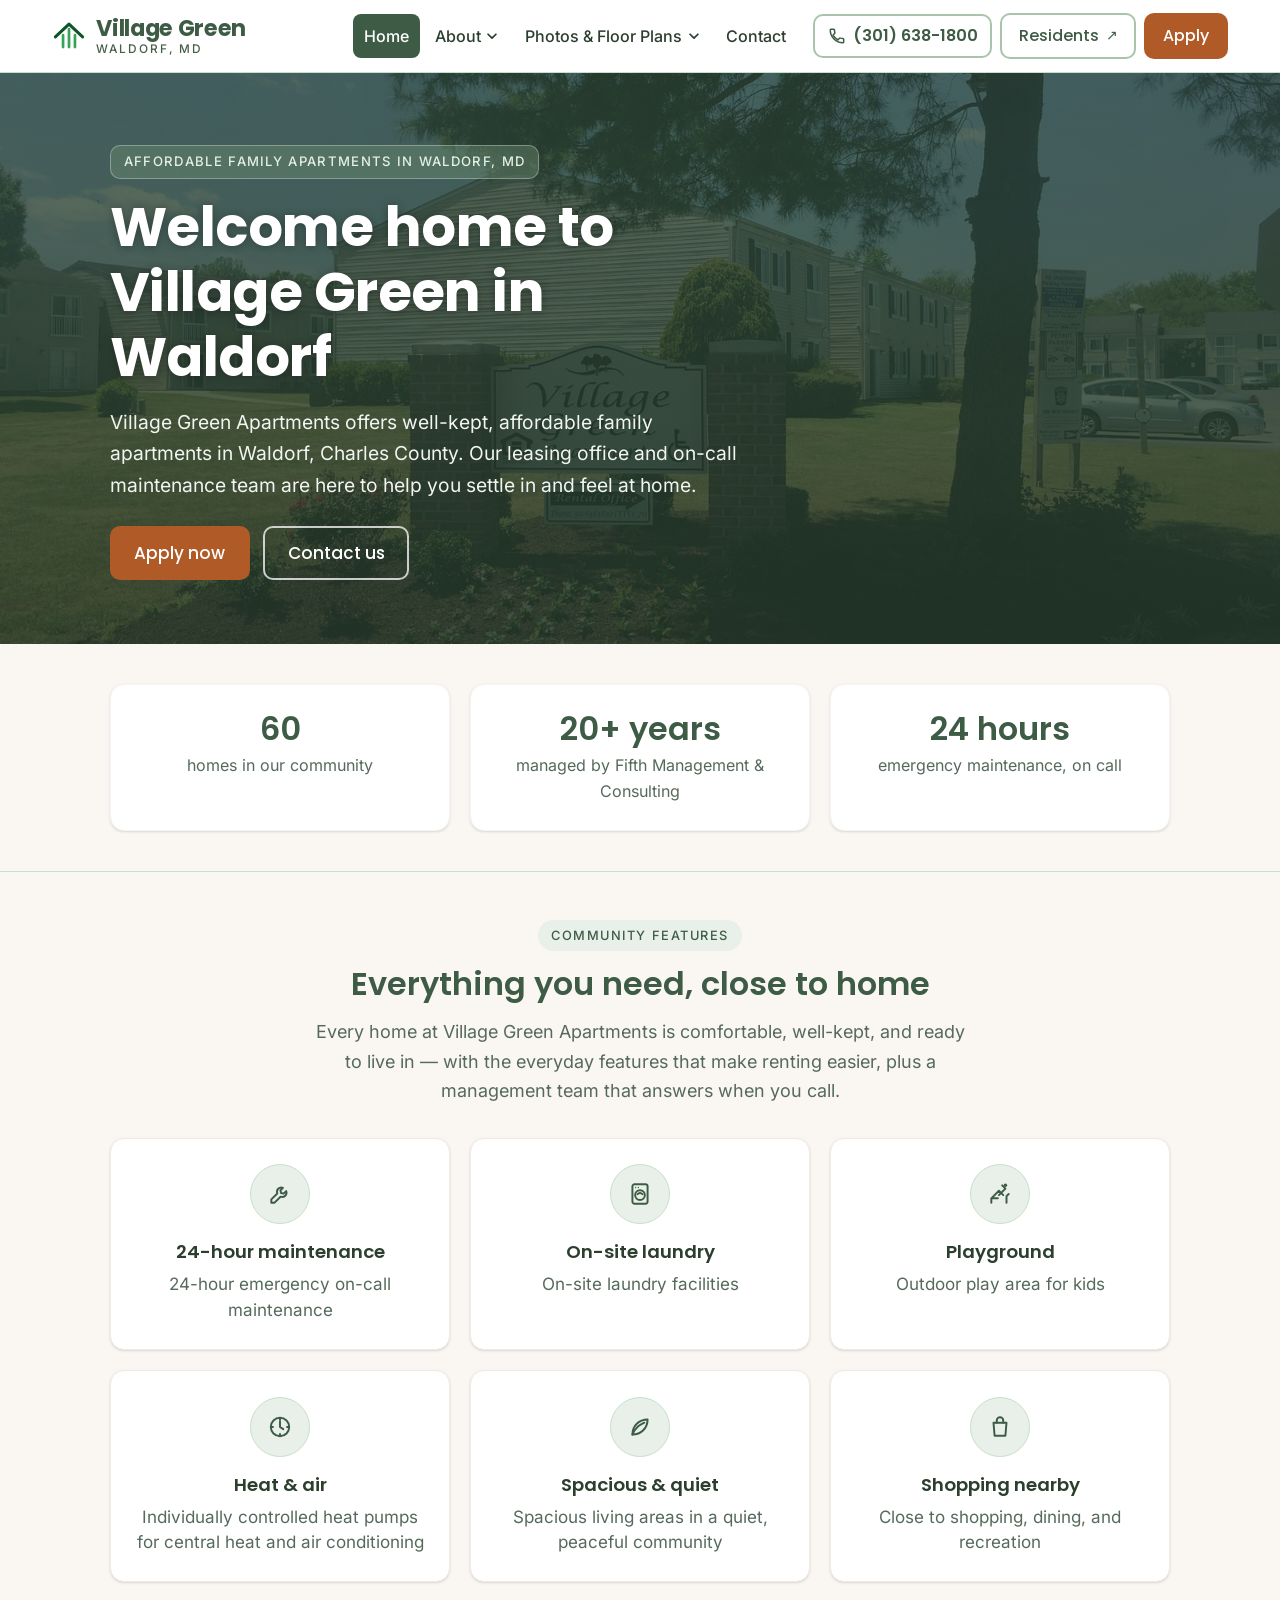
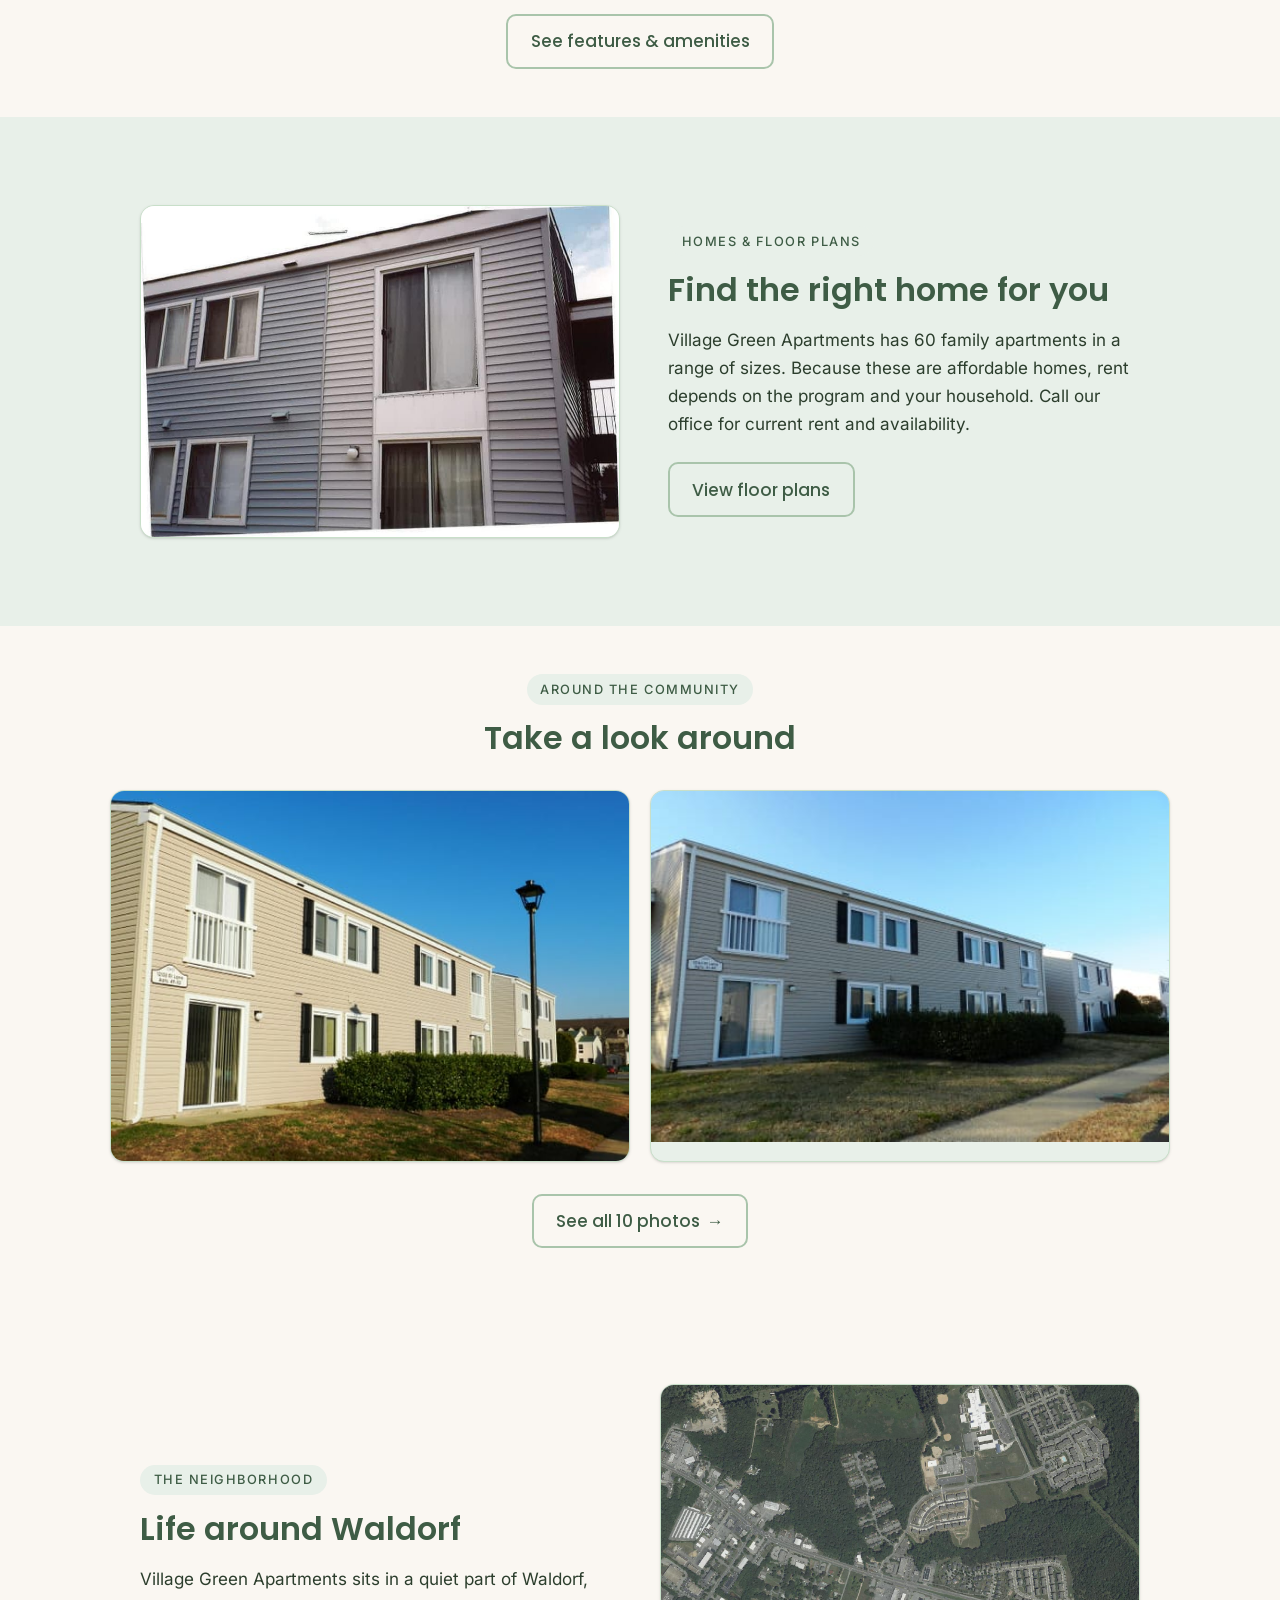
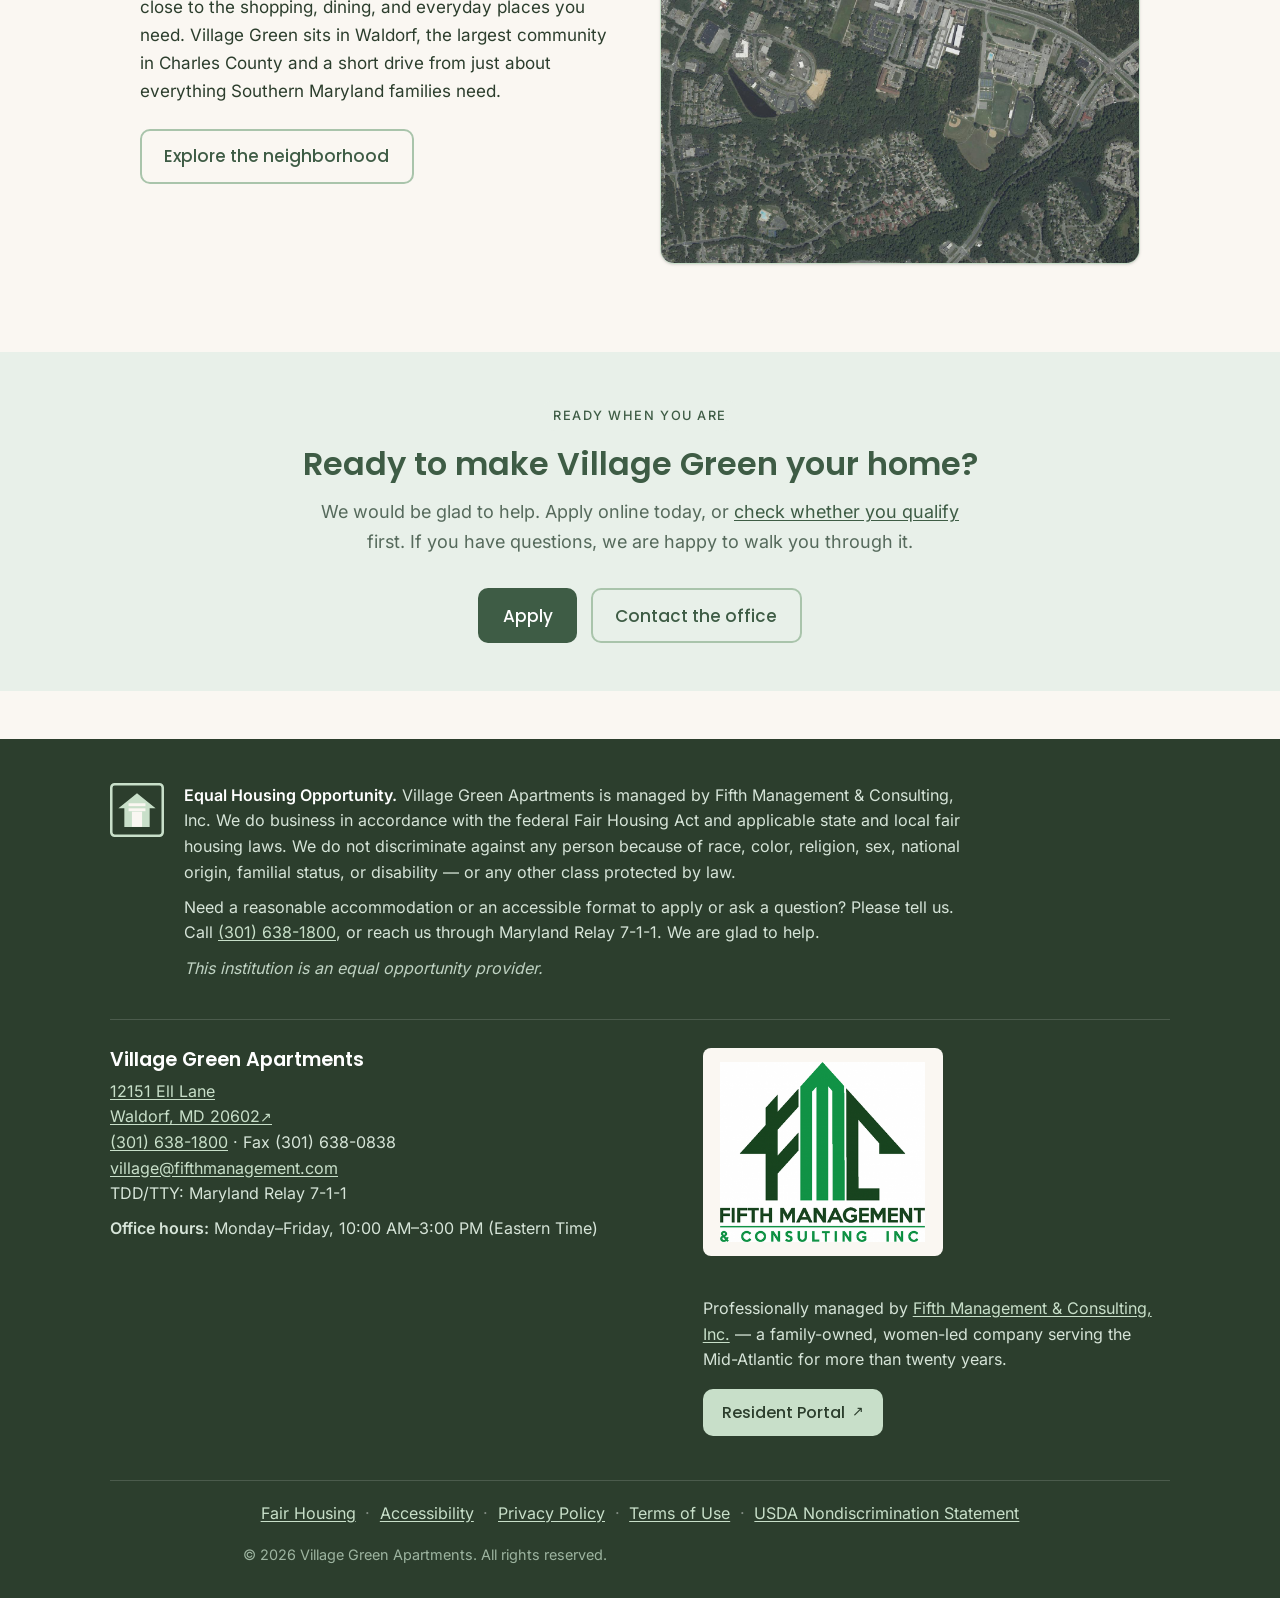
==== index.html @ 4219a2f5 "deploy: sweetbabylew/fmc-property-sites@fcea07e1022fea6aad0ff6063b5986daa68a6025" ====
<!DOCTYPE html>
<html lang="en">
<head>
  <meta charset="utf-8" />
  <meta name="viewport" content="width=device-width, initial-scale=1" />
  <title>Village Green Apartments | Affordable Apartments in Waldorf, MD</title>
  <meta name="description" content="Village Green: income-restricted one- and two-bedroom apartments in Waldorf, Charles County, MD. On-site laundry and playground. Call (301) 638-1800." />
  <meta name="robots" content="index, follow" />
  <link rel="canonical" href="https://village-greenapts.com/" />
  <link rel="icon" type="image/svg+xml" href="data:image/svg+xml,%3Csvg%20xmlns%3D%22http%3A%2F%2Fwww.w3.org%2F2000%2Fsvg%22%20viewBox%3D%220%200%2064%2064%22%3E%3Crect%20width%3D%2264%22%20height%3D%2264%22%20rx%3D%2210%22%20fill%3D%22%230D542B%22%2F%3E%3Cpath%20d%3D%22M22%2031%20V50%20M32%2022%20V50%20M42%2031%20V50%22%20fill%3D%22none%22%20stroke%3D%22%237FC98F%22%20stroke-width%3D%225%22%20stroke-linecap%3D%22round%22%2F%3E%3Cpath%20d%3D%22M10%2034%20L32%2013%20L54%2034%22%20fill%3D%22none%22%20stroke%3D%22%23FAF7F2%22%20stroke-width%3D%226%22%20stroke-linecap%3D%22round%22%20stroke-linejoin%3D%22round%22%2F%3E%3C%2Fsvg%3E" />
  <meta property="og:site_name" content="Village Green Apartments" />
  <meta property="og:title" content="Village Green Apartments | Affordable Apartments in Waldorf, MD" />
  <meta property="og:description" content="Village Green: income-restricted one- and two-bedroom apartments in Waldorf, Charles County, MD. On-site laundry and playground. Call (301) 638-1800." />
  <meta property="og:type" content="website" />
  <meta property="og:url" content="https://village-greenapts.com/" />
  <meta property="og:image" content="https://village-greenapts.com/assets/img/hero.jpg" />
  <meta name="twitter:card" content="summary_large_image" />
  <link rel="preload" href="/assets/fonts/inter-latin-var.woff2" as="font" type="font/woff2" crossorigin />
  <link rel="preload" href="/assets/fonts/poppins-latin-700.woff2" as="font" type="font/woff2" crossorigin />
  <link rel="stylesheet" href="/assets/css/styles.css" />
  <script type="application/ld+json">
  {
    "@context": "https://schema.org",
    "@type": "ApartmentComplex",
    "name": "Village Green Apartments",
    "description": "Affordable family apartments in Waldorf, Charles County, Maryland, professionally managed by Fifth Management & Consulting, Inc.",
    "url": "https://village-greenapts.com/",
    "telephone": "(301) 638-1800",
    "faxNumber": "(301) 638-0838",
    "email": "village@fifthmanagement.com",
    "image": "https://village-greenapts.com/assets/img/hero.jpg",
    "numberOfAccommodationUnits": "60",
    "petsAllowed": true,
    "address": {
      "@type": "PostalAddress",
      "addressLocality": "Waldorf",
      "addressRegion": "MD",
      "addressCountry": "US",
      "streetAddress": "12151 Ell Lane",
      "postalCode": "20602"
    },
    "geo": {
      "@type": "GeoCoordinates",
      "latitude": 38.61612,
      "longitude": -76.89197
    },
    "openingHours": "Mo-Fr 10:00-15:00",
    "isAccessibleForFree": false,
    "provider": {
      "@type": "Organization",
      "name": "Fifth Management & Consulting, Inc.",
      "url": "https://fifthmanagement.com/",
      "telephone": "(410) 268-6608",
      "faxNumber": "(410) 268-6779",
      "address": {
        "@type": "PostalAddress",
        "streetAddress": "77 West Street, Suite 210",
        "addressLocality": "Annapolis",
        "addressRegion": "MD",
        "postalCode": "21401",
        "addressCountry": "US"
      }
    }
  }
  </script>
</head>
<body>
  <a class="skip-link" href="#main">Skip to main content</a>
  <header class="site-header">
    <div class="container header-inner">
      <a class="wordmark" href="/">
        <svg class="wordmark-mark" width="34" height="34" viewBox="0 0 40 40" aria-hidden="true" focusable="false">
        <path d="M13 19 V33 M20 12 V33 M27 19 V33" fill="none" stroke="#37A356" stroke-width="3.2" stroke-linecap="round"/>
        <path d="M4 21 L20 6 L36 21" fill="none" stroke="#0D542B" stroke-width="3.6" stroke-linecap="round" stroke-linejoin="round"/>
      </svg>
        <span class="wordmark-text">
          <span class="wordmark-name">Village Green</span>
          <span class="wordmark-sub">Waldorf, MD</span>
        </span>
      </a>
      <nav class="site-nav" aria-label="Primary">
        <button class="nav-toggle" type="button" aria-expanded="false" aria-controls="nav-menu">
          <span class="nav-toggle-label">Menu</span>
          <span class="nav-toggle-bars" aria-hidden="true"><span></span><span></span><span></span></span>
        </button>
        <ul class="nav-menu" id="nav-menu">
          <li><a href="/" aria-current="page">Home</a></li>
          <li class="nav-group">
            <button type="button" class="nav-group-btn" aria-expanded="false" aria-controls="nav-group-about" data-nav-group>About <svg class="chev" viewBox="0 0 16 16" width="14" height="14" aria-hidden="true" focusable="false"><path d="M3.5 6l4.5 4.5L12.5 6" fill="none" stroke="currentColor" stroke-width="2" stroke-linecap="round" stroke-linejoin="round"/></svg></button>
            <span class="nav-group-label">About</span>
            <ul class="nav-dropdown" id="nav-group-about">
              <li><a href="/amenities/">Amenities</a></li>
              <li><a href="/neighborhood/">Neighborhood</a></li>
              <li><a href="/eligibility/">Eligibility</a></li>
            </ul>
          </li>
          <li class="nav-group">
            <button type="button" class="nav-group-btn" aria-expanded="false" aria-controls="nav-group-photos" data-nav-group>Photos &amp; Floor Plans <svg class="chev" viewBox="0 0 16 16" width="14" height="14" aria-hidden="true" focusable="false"><path d="M3.5 6l4.5 4.5L12.5 6" fill="none" stroke="currentColor" stroke-width="2" stroke-linecap="round" stroke-linejoin="round"/></svg></button>
            <span class="nav-group-label">Photos &amp; Floor Plans</span>
            <ul class="nav-dropdown" id="nav-group-photos">
              <li><a href="/photos/">Photos</a></li>
              <li><a href="/floor-plans/">Floor Plans</a></li>
            </ul>
          </li>
          <li><a href="/contact/">Contact</a></li>
          <li class="nav-cta nav-cta-phone"><a class="btn btn-call" href="tel:+13016381800"><svg class="phone-ico" viewBox="0 0 24 24" width="18" height="18" fill="none" stroke="currentColor" stroke-width="2" stroke-linecap="round" stroke-linejoin="round" aria-hidden="true" focusable="false"><path d="M6.8 10.8a15.5 15.5 0 0 0 6.4 6.4l2.1-2.1a1 1 0 0 1 1-.25 11.4 11.4 0 0 0 3.6.57 1 1 0 0 1 1 1V20a1 1 0 0 1-1 1A17 17 0 0 1 3 4a1 1 0 0 1 1-1h3.6a1 1 0 0 1 1 1 11.4 11.4 0 0 0 .57 3.6 1 1 0 0 1-.25 1Z"/></svg>Call (301) 638-1800</a></li>
          <li class="nav-cta"><a class="btn btn-residents" href="https://fifthmanagement.securecafe.com/residentservices/apartmentsforrent/userlogin.aspx" target="_blank" rel="noopener noreferrer">Residents<span class="ext-mark" aria-hidden="true">&#8599;</span><span class="visually-hidden"> (opens the resident portal in a new tab)</span></a></li>
          <li class="nav-cta"><a class="btn btn-apply" href="/apply/">Apply</a></li>
        </ul>
      </nav>
      <div class="header-ctas">
        <a class="header-phone" href="tel:+13016381800" aria-label="Call the office at (301) 638-1800"><svg class="phone-ico" viewBox="0 0 24 24" width="18" height="18" fill="none" stroke="currentColor" stroke-width="2" stroke-linecap="round" stroke-linejoin="round" aria-hidden="true" focusable="false"><path d="M6.8 10.8a15.5 15.5 0 0 0 6.4 6.4l2.1-2.1a1 1 0 0 1 1-.25 11.4 11.4 0 0 0 3.6.57 1 1 0 0 1 1 1V20a1 1 0 0 1-1 1A17 17 0 0 1 3 4a1 1 0 0 1 1-1h3.6a1 1 0 0 1 1 1 11.4 11.4 0 0 0 .57 3.6 1 1 0 0 1-.25 1Z"/></svg><span class="header-phone-num">(301) 638-1800</span></a>
        <a class="btn btn-residents" href="https://fifthmanagement.securecafe.com/residentservices/apartmentsforrent/userlogin.aspx" target="_blank" rel="noopener noreferrer">Residents<span class="ext-mark" aria-hidden="true">&#8599;</span><span class="visually-hidden"> (opens the resident portal in a new tab)</span></a>
        <a class="btn btn-apply" href="/apply/">Apply</a>
      </div>
    </div>
  </header>
  <main id="main">
    <section class="hero" id="top">
      <img class="hero-image" src="/assets/img/hero.jpg" alt="Village Green Apartments — community view in Waldorf, MD" width="1600" height="1067" fetchpriority="high" />
      <div class="hero-scrim" aria-hidden="true"></div>
      <div class="hero-content">
        <div class="container">
          <p class="hero-eyebrow">Affordable family apartments in Waldorf, MD</p>
          <h1 class="hero-headline">Welcome home to <span class="nowrap">Village Green</span> in Waldorf</h1>
          <p class="hero-subhead">Village Green Apartments offers well-kept, affordable family apartments in Waldorf, Charles County. Our leasing office and on-call maintenance team are here to help you settle in and feel at home.</p>
          <div class="cta-row">
          <a class="btn btn-primary" href="/apply/">Apply now</a>
          <a class="btn btn-secondary" href="/contact/">Contact us</a>
        </div>
        </div>
      </div>
    </section>

    <section class="section facts" aria-label="About our community">
      <div class="container">
        <ul class="fact-tiles">
          <li class="fact"><span class="fact-num">60</span><span class="fact-cap">homes in our community</span></li>
          <li class="fact"><span class="fact-num">20+ years</span><span class="fact-cap">managed by Fifth Management &amp; Consulting</span></li>
          <li class="fact"><span class="fact-num">24 hours</span><span class="fact-cap">emergency maintenance, on call</span></li>
        </ul>
      </div>
    </section>

    <section class="section section-features">
      <div class="container">
        <header class="section-head">
        <p class="section-eyebrow"><span class="eyebrow-chip">Community features</span></p>
        <h2 class="section-title">Everything you need, close to home</h2>
        <p class="section-sub">Every home at Village Green Apartments is comfortable, well-kept, and ready to live in — with the everyday features that make renting easier, plus a management team that answers when you call.</p>
      </header>
        <ul class="feature-grid">
          <li class="feature-card">
            <span class="card-badge" aria-hidden="true"><svg class="card-icon" viewBox="0 0 24 24" width="26" height="26" fill="none" stroke="currentColor" stroke-width="1.8" stroke-linecap="round" stroke-linejoin="round" aria-hidden="true" focusable="false"><path d="M14.7 6.3a4 4 0 0 0-5.2 5.2L4 17v3h3l5.5-5.5a4 4 0 0 0 5.2-5.2l-2.4 2.4-2.3-.6-.6-2.3Z" /></svg></span>
            <h3 class="card-title">24-hour maintenance</h3>
            <p class="card-desc">24-hour emergency on-call maintenance</p>
          </li>
          <li class="feature-card">
            <span class="card-badge" aria-hidden="true"><svg class="card-icon" viewBox="0 0 24 24" width="26" height="26" fill="none" stroke="currentColor" stroke-width="1.8" stroke-linecap="round" stroke-linejoin="round" aria-hidden="true" focusable="false"><rect x="5" y="3" width="14" height="18" rx="2" /><circle cx="12" cy="13" r="4.5" /><path d="M9.7 12.2a3 3 0 0 1 4.6 0" /><circle cx="8" cy="6" r=".6" fill="currentColor" stroke="none"/><circle cx="10.5" cy="6" r=".6" fill="currentColor" stroke="none"/></svg></span>
            <h3 class="card-title">On-site laundry</h3>
            <p class="card-desc">On-site laundry facilities</p>
          </li>
          <li class="feature-card">
            <span class="card-badge" aria-hidden="true"><svg class="card-icon" viewBox="0 0 24 24" width="26" height="26" fill="none" stroke="currentColor" stroke-width="1.8" stroke-linecap="round" stroke-linejoin="round" aria-hidden="true" focusable="false"><path d="M4 20v-4l7-7M11 9l4 4M4 16h6" /><path d="M14 4l3 3-6 6" /><circle cx="17" cy="4" r="1.6" fill="currentColor" stroke="none"/><path d="M18 20v-6l2-2" /></svg></span>
            <h3 class="card-title">Playground</h3>
            <p class="card-desc">Outdoor play area for kids</p>
          </li>
          <li class="feature-card">
            <span class="card-badge" aria-hidden="true"><svg class="card-icon" viewBox="0 0 24 24" width="26" height="26" fill="none" stroke="currentColor" stroke-width="1.8" stroke-linecap="round" stroke-linejoin="round" aria-hidden="true" focusable="false"><circle cx="12" cy="12" r="8.5" /><path d="M12 7v5l3 2" /><path d="M12 4v1.5M12 18.5V20M4 12h1.5M18.5 12H20" /></svg></span>
            <h3 class="card-title">Heat &amp; air</h3>
            <p class="card-desc">Individually controlled heat pumps for central heat and air conditioning</p>
          </li>
          <li class="feature-card">
            <span class="card-badge" aria-hidden="true"><svg class="card-icon" viewBox="0 0 24 24" width="26" height="26" fill="none" stroke="currentColor" stroke-width="1.8" stroke-linecap="round" stroke-linejoin="round" aria-hidden="true" focusable="false"><path d="M5 19C5 11 11 5 19 5c0 8-6 14-14 14Z" /><path d="M5 19c3-7 7-9 11-11" /></svg></span>
            <h3 class="card-title">Spacious &amp; quiet</h3>
            <p class="card-desc">Spacious living areas in a quiet, peaceful community</p>
          </li>
          <li class="feature-card">
            <span class="card-badge" aria-hidden="true"><svg class="card-icon" viewBox="0 0 24 24" width="26" height="26" fill="none" stroke="currentColor" stroke-width="1.8" stroke-linecap="round" stroke-linejoin="round" aria-hidden="true" focusable="false"><path d="M6 8h12l-1 12H7L6 8Z" /><path d="M9 8V6a3 3 0 0 1 6 0v2" /></svg></span>
            <h3 class="card-title">Shopping nearby</h3>
            <p class="card-desc">Close to shopping, dining, and recreation</p>
          </li>
        </ul>
        <div class="cta-row cta-center">
          <a class="btn btn-secondary" href="/amenities/">See features &amp; amenities</a>
        </div>
      </div>
    </section>

    <section class="section section-units alt">
      <div class="container">
        <div class="media-row">
          <figure class="media-row-photo">
            <img src="/assets/img/vg-ext.jpg" alt="Two-story Village Green apartment homes with white trim" width="900" height="624" loading="lazy" />
          </figure>
          <div class="media-row-body">
            <p class="section-eyebrow"><span class="eyebrow-chip">Homes &amp; floor plans</span></p>
            <h2>Find the right home for you</h2>
            <p>Village Green Apartments has 60 family apartments in a range of sizes. Because these are affordable homes, rent depends on the program and your household. Call our office for current rent and availability.</p>
            <div class="cta-row">
              <a class="btn btn-secondary" href="/floor-plans/">View floor plans</a>
            </div>
          </div>
        </div>
      </div>
    </section>

    <section class="section section-look" aria-label="Photos of Village Green Apartments">
      <div class="container">
        <header class="section-head">
        <p class="section-eyebrow"><span class="eyebrow-chip">Around the community</span></p>
        <h2 class="section-title">Take a look around</h2>
      </header>
        <div class="home-photo-band">
          <figure class="home-photo">
            <img src="/assets/img/exterior-evening.jpg" alt="Village Green apartment buildings at dusk, with a lamp post lighting the walkway" width="560" height="400" loading="lazy" />
          </figure>
          <figure class="home-photo">
            <img src="/assets/img/exterior-winter.jpg" alt="Two-story Village Green apartment buildings and lawn on a clear winter day" width="466" height="316" loading="lazy" />
          </figure>
        </div>
        <div class="cta-row cta-center">
          <a class="btn btn-secondary" href="/photos/">See all 10 photos <span aria-hidden="true">&rarr;</span></a>
        </div>
      </div>
    </section>

    <section class="section section-neighborhood">
      <div class="container">
        <div class="media-row media-row-reverse">
          <figure class="media-row-photo">
            <img src="/assets/img/aerial-near.jpg" alt="Aerial view of the neighborhood around Village Green Apartments" width="1600" height="1600" loading="lazy" />
          </figure>
          <div class="media-row-body">
            <p class="section-eyebrow"><span class="eyebrow-chip">The Neighborhood</span></p>
            <h2>Life around Waldorf</h2>
            <p>Village Green Apartments sits in a quiet part of Waldorf, close to the shopping, dining, and everyday places you need. Village Green sits in Waldorf, the largest community in Charles County and a short drive from just about everything Southern Maryland families need.</p>
            <div class="cta-row">
              <a class="btn btn-secondary" href="/neighborhood/">Explore the neighborhood</a>
            </div>
          </div>
        </div>
      </div>
    </section>

    <section class="section section-cta alt">
      <div class="container narrow">
        <header class="section-head">
        <p class="section-eyebrow"><span class="eyebrow-chip">Ready when you are</span></p>
        <h2 class="section-title">Ready to make <span class="nowrap">Village Green</span> your home?</h2>
        <p class="section-sub">We would be glad to help. Apply online today, or <a href="/eligibility/">check whether you qualify</a> first. If you have questions, we are happy to walk you through it.</p>
      </header>
        <div class="cta-row cta-center">
          <a class="btn btn-primary" href="/apply/">Apply</a>
          <a class="btn btn-secondary" href="/contact/">Contact the office</a>
        </div>
      </div>
    </section>
  </main>
  <footer class="site-footer">
    <div class="container footer-inner">

      <div class="footer-compliance">
        <div class="footer-eho"><svg class="eho-logo" width="54" height="54" viewBox="0 0 64 64" role="img" aria-label="Equal Housing Opportunity" focusable="false">
  <title>Equal Housing Opportunity</title>
  <rect x="1.5" y="1.5" width="61" height="61" rx="4" fill="none" stroke="currentColor" stroke-width="3"/>
  <path d="M32 12 L54 30 H47 V52 H17 V30 H10 Z" fill="currentColor"/>
  <rect x="26" y="34" width="12" height="18" fill="#FAF7F2"/>
  <rect x="22" y="24" width="20" height="3.4" fill="#FAF7F2"/>
  <rect x="22" y="30" width="20" height="3.4" fill="#FAF7F2"/>
</svg></div>
        <div class="footer-compliance-text">
          <p><strong>Equal Housing Opportunity.</strong> Village Green Apartments is managed by Fifth Management &amp; Consulting, Inc. We do business in accordance with the federal Fair Housing Act and applicable state and local fair housing laws. We do not discriminate against any person because of race, color, religion, sex, national origin, familial status, or disability — or any other class protected by law.</p>
          <p>Need a reasonable accommodation or an accessible format to apply or ask a question? Please tell us. Call <a href="tel:+13016381800">(301) 638-1800</a>, or reach us through Maryland Relay 7-1-1. We are glad to help.</p>
          <p class="footer-usda">This institution is an equal opportunity provider.</p>
        </div>
      </div>

      <div class="footer-cols">
        <div class="footer-nap">
          <h2 class="footer-heading">Village Green Apartments</h2>
          <address>
            <a href="https://www.google.com/maps/search/?api=1&amp;query=Village%20Green%20Apartments%2C%2012151%20Ell%20Lane%2C%20Waldorf%2C%20MD%2020602" target="_blank" rel="noopener noreferrer">12151 Ell Lane<br />Waldorf, MD 20602<span class="ext-mark" aria-hidden="true">&#8599;</span><span class="visually-hidden"> (opens Google Maps in a new tab)</span></a><br />
            <a href="tel:+13016381800">(301) 638-1800</a> &middot; Fax (301) 638-0838<br />
            <a href="mailto:village@fifthmanagement.com">village@fifthmanagement.com</a><br />TDD/TTY: Maryland Relay 7-1-1
          </address>
          <p class="footer-hours"><strong>Office hours:</strong> Monday–Friday, 10:00 AM–3:00 PM (Eastern Time)</p>
        </div>

        <div class="footer-managed">
          <a class="fmc-badge" href="https://fifthmanagement.com/" target="_blank" rel="noopener noreferrer" aria-label="Fifth Management &amp; Consulting, Inc. website (opens in a new tab)">
            <img src="/assets/img/fmc-logo.png" alt="Fifth Management &amp; Consulting Inc logo" width="360" height="316" loading="lazy" />
          </a>
          <p>Professionally managed by <a href="https://fifthmanagement.com/" target="_blank" rel="noopener noreferrer">Fifth Management &amp; Consulting, Inc.</a> — a family-owned, women-led company serving the Mid-Atlantic for more than twenty years.</p>
          <p><a class="btn btn-pay-sm" href="https://fifthmanagement.securecafe.com/residentservices/apartmentsforrent/userlogin.aspx" target="_blank" rel="noopener noreferrer">Resident Portal<span class="ext-mark" aria-hidden="true">&#8599;</span><span class="visually-hidden"> (opens in a new tab)</span></a></p>
        </div>
      </div>

      <nav class="footer-legal" aria-label="Legal">
        <a href="/fair-housing/">Fair Housing</a>
            <span class="sep" aria-hidden="true">·</span>
            <a href="/accessibility/">Accessibility</a>
            <span class="sep" aria-hidden="true">·</span>
            <a href="/privacy/">Privacy Policy</a>
            <span class="sep" aria-hidden="true">·</span>
            <a href="/terms/">Terms of Use</a>
            <span class="sep" aria-hidden="true">·</span>
            <a href="/usda-nondiscrimination/">USDA Nondiscrimination Statement</a>
      </nav>

      <p class="footer-copyright">&copy; 2026 Village Green Apartments. All rights reserved.</p>
    </div>
  </footer>
  <script src="/assets/js/nav.js" defer></script>
</body>
</html>
---- assets/css/styles.css ----
/* ============================================================
   Fifth Management & Consulting — property site styles
   Dignified, warm, senior-friendly. Poppins + Inter, self-hosted
   (latin woff2, OFL). No frameworks, no runtime CDN requests.
   ============================================================ */

/* ---------- self-hosted fonts (latin subset, OFL) ---------- */
/* Inter is a variable font: one file serves 400/500/600 for body & UI. */
@font-face {
  font-family: "Inter";
  font-style: normal;
  font-weight: 400 600;
  font-display: swap;
  src: url("/assets/fonts/inter-latin-var.woff2") format("woff2");
}
/* Poppins — static faces, only the weights we use for display type. */
@font-face {
  font-family: "Poppins";
  font-style: normal;
  font-weight: 500;
  font-display: swap;
  src: url("/assets/fonts/poppins-latin-500.woff2") format("woff2");
}
@font-face {
  font-family: "Poppins";
  font-style: normal;
  font-weight: 600;
  font-display: swap;
  src: url("/assets/fonts/poppins-latin-600.woff2") format("woff2");
}
@font-face {
  font-family: "Poppins";
  font-style: normal;
  font-weight: 700;
  font-display: swap;
  src: url("/assets/fonts/poppins-latin-700.woff2") format("woff2");
}

:root {
  /* FMC green system, matched to the company logo (see fmc-logo.png).
     Contrast-tuned: terracotta darkened from the template's #C0622F so
     white button text and small accents clear WCAG AA. */
  --green: #3E5C45;        /* primary forest green: headings, links, primary UI */
  --green-dark: #2C3E2D;   /* deep green: dark sections, footer */
  --green-hover: #4C7053;  /* hover for primary green fills */
  --deep: #0D542B;         /* deep FMC brand green: Pay Rent, brand mark */
  --bg: #FAF7F2;
  --bg-alt: #E8F0E9;       /* pale green-tinted section background */
  --ink: #2C3E2D;
  --ink-soft: #566A5C;
  --sage: #6F8F72;
  --sage-dark: #465F49;
  --brick: #B05A28;        /* terracotta fills/buttons (white text: 4.8:1) */
  --brick-deep: #A8511F;   /* terracotta small text on light backgrounds (5:1) */
  --line: #C8DFC9;
  --line-strong: #A9C4AB;
  --white: #FFFFFF;
  --focus: #C86A34;        /* visible on both light and dark surfaces */

  --maxw: 1100px;
  --narrow: 760px;

  /* Radius scale, adopted from the original template (8 / 10 / 14 / pill). */
  --radius: 8px;         /* inputs, small controls */
  --radius-btn: 10px;    /* buttons, matching the template's 10px */
  --radius-card: 14px;   /* cards, photo frames, map frame, dropzone */
  --radius-pill: 100px;  /* chips, badges */

  /* Soft-shadow scale (template card shadow + a lifted variant). */
  --shadow-card: 0 1px 3px rgba(0,0,0,.10), 0 1px 2px -1px rgba(0,0,0,.10);
  --shadow-lift: 0 6px 18px rgba(23,38,28,.10), 0 2px 6px rgba(23,38,28,.06);

  /* Type: Poppins for display/headings/titles/buttons, Inter for body/UI. */
  --font: "Inter", -apple-system, BlinkMacSystemFont, "Segoe UI", Roboto, "Helvetica Neue", Arial, "Noto Sans", sans-serif;
  --font-display: "Poppins", -apple-system, BlinkMacSystemFont, "Segoe UI", Roboto, "Helvetica Neue", Arial, sans-serif;
}

*, *::before, *::after { box-sizing: border-box; }

html { -webkit-text-size-adjust: 100%; scroll-behavior: smooth; }

body {
  margin: 0;
  font-family: var(--font);
  font-size: 1.0625rem;     /* 17px base — the senior-friendly hard floor */
  line-height: 1.65;
  color: var(--ink);
  background: var(--bg);
  -webkit-font-smoothing: antialiased;
}

/* Bold body copy renders semibold — full 700 reads heavy at text sizes. */
strong, b { font-weight: 600; }

img { max-width: 100%; height: auto; display: block; }

a { color: var(--green); text-decoration: underline; text-underline-offset: 2px; }
a:hover { color: var(--green-hover); }
/* Long unbreakable link text (email addresses, URLs) may break mid-word
   rather than push the page wider than a phone screen. Last-resort only —
   normal link text still wraps at spaces. */
.prose-page a, .site-footer a, .section a[href^="mailto:"] { overflow-wrap: anywhere; }

h1, h2, h3, h4 { font-family: var(--font-display); line-height: 1.2; color: var(--green); font-weight: 600; }
h1 { font-size: clamp(2rem, 5vw, 2.85rem); margin: 0 0 .5em; letter-spacing: -0.01em; }
h2 { font-size: clamp(1.5rem, 3.5vw, 2rem); margin: 1.6em 0 .5em; }
h3 { font-size: 1.3rem; margin: 1.4em 0 .4em; }

p { max-width: 70ch; }

/* ---------- accessibility helpers ---------- */
.visually-hidden {
  position: absolute !important; width: 1px; height: 1px;
  padding: 0; margin: -1px; overflow: hidden; clip: rect(0 0 0 0);
  white-space: nowrap; border: 0;
}
.skip-link {
  position: absolute; left: -999px; top: 0; z-index: 1000;
  background: var(--green); color: #fff; padding: .75rem 1.25rem;
  border-radius: 0 0 var(--radius) 0; text-decoration: none; font-weight: 700;
}
.skip-link:focus { left: 0; }
.nowrap { white-space: nowrap; }

a:focus-visible, button:focus-visible, input:focus-visible, select:focus-visible,
textarea:focus-visible, [tabindex]:focus-visible, summary:focus-visible {
  outline: 3px solid var(--focus);
  outline-offset: 2px;
}

/* ---------- layout ---------- */
.container { width: 100%; max-width: var(--maxw); margin: 0 auto; padding: 0 1.25rem; }
.container.narrow { max-width: var(--narrow); }
.section { padding: 3rem 0; }
.section.alt { background: var(--bg-alt); }

/* ---------- buttons ---------- */
.btn {
  display: inline-flex; align-items: center; justify-content: center; gap: .4rem;
  min-height: 48px; padding: .7rem 1.4rem;
  border-radius: var(--radius-btn);
  font-family: var(--font-display); font-weight: 500; font-size: 1.0625rem;
  text-decoration: none; border: 2px solid transparent; cursor: pointer;
  transition: background-color .15s ease, color .15s ease, border-color .15s ease, box-shadow .15s ease;
}
.btn-primary { background: var(--green); color: #fff; }
.btn-primary:hover { background: var(--green-hover); color: #fff; }
.btn-secondary { background: transparent; color: var(--green); border-color: var(--line-strong); }
.btn-secondary:hover { background: var(--bg-alt); color: var(--green); border-color: var(--green); }
.btn-lg { min-height: 54px; font-size: 1.125rem; padding: .85rem 1.8rem; }
.btn-xl { min-height: 60px; font-size: 1.25rem; padding: 1rem 1.9rem; width: 100%; max-width: 560px; }
.btn-apply { background: var(--brick); color: #fff; }
.btn-apply:hover { background: #8E4419; color: #fff; }
/* Residents (resident portal) — outlined secondary, like the original's
   outlined Pay Rent beside the filled Apply. */
.btn-residents { background: transparent; color: var(--green); border-color: var(--line-strong); }
.btn-residents:hover { background: var(--bg-alt); color: var(--green); border-color: var(--green); }
/* Mobile "Call …" button in the collapsed menu (the desktop phone chip is
   hidden there). Outlined green, with the phone glyph inheriting currentColor. */
.btn-call { background: transparent; color: var(--green); border-color: var(--line-strong); }
.btn-call:hover { background: var(--bg-alt); color: var(--green); border-color: var(--green); }
.btn-pay-sm { min-height: 44px; padding: .55rem 1.1rem; background: var(--deep); color:#fff; font-size:1rem; }
.btn-pay-sm:hover { background: #146B36; color:#fff; }
/* On the dark green footer a deep-green fill would vanish; flip the footer
   Pay Rent button to light sage with deep-green text (8:1). */
.site-footer a.btn-pay-sm { background: #C8DFC9; color: var(--green-dark); }
.site-footer a.btn-pay-sm:hover { background: #fff; color: var(--green-dark); }
.ext-mark { font-size: .85em; }

.cta-row { display: flex; flex-wrap: wrap; gap: .85rem; margin-top: 1.5rem; }
.cta-row.cta-center { justify-content: center; margin-top: 2rem; }
.cta-inline { margin-top: 1.5rem; }

/* ---------- header / nav ---------- */
.site-header {
  background: var(--white);
  border-bottom: 1px solid var(--line);
  position: sticky; top: 0; z-index: 100;
}
/* Three-zone header like the original template: logo LEFT, menu truly
   CENTERED (1fr auto 1fr), CTA pair RIGHT. Spans a wider content width
   (the template's 1216px) so the zones breathe on desktop. */
.site-header > .container.header-inner { max-width: 1216px; }
.header-inner {
  display: grid; grid-template-columns: 1fr auto 1fr; align-items: center;
  min-height: 72px; gap: 1rem;
}
.wordmark { display: flex; align-items: center; gap: .65rem; text-decoration: none; line-height: 1.1; justify-self: start; }
.header-ctas { justify-self: end; display: flex; align-items: center; gap: .5rem; }
.header-ctas .btn { min-height: 44px; padding: .5rem 1.05rem; font-size: 1rem; }
/* Click-to-call chip in the right CTA zone. Outlined like the Residents button,
   but with a phone glyph + the visible office number (seniors dial). Compact so
   the three-zone header stays balanced; hidden below 980px, where the mobile
   menu shows a full-width "Call …" button instead. */
.header-phone {
  display: inline-flex; align-items: center; gap: .4rem;
  min-height: 44px; padding: .4rem .8rem;
  border: 2px solid var(--line-strong); border-radius: var(--radius-btn);
  color: var(--green); font-family: var(--font-display); font-weight: 600;
  font-size: 1rem; line-height: 1; text-decoration: none; white-space: nowrap;
  transition: background-color .15s ease, border-color .15s ease, color .15s ease;
}
.header-phone:hover { background: var(--bg-alt); border-color: var(--green); color: var(--green); }
.header-phone .phone-ico { flex: 0 0 auto; }
/* Medium desktop (just above the 980px mobile collapse): three CTA-zone items
   plus the centered nav can crowd, especially for longer property names, so the
   chip shows its glyph only. It stays a full tel: link with an aria-label; the
   visible number returns on wider screens and in the mobile menu. */
@media (min-width: 981px) and (max-width: 1160px) {
  .header-phone-num { display: none; }
  .header-phone { padding: .4rem .55rem; }
}
.wordmark-mark { flex: 0 0 auto; display: block; }
.wordmark-text { display: flex; flex-direction: column; }
.wordmark-name { font-family: var(--font-display); font-size: 1.4rem; font-weight: 700; color: var(--green); letter-spacing: -0.015em; white-space: nowrap; }
.wordmark-sub { margin-top: .12rem; font-size: .74rem; font-weight: 500; color: var(--sage-dark); text-transform: uppercase; letter-spacing: .16em; white-space: nowrap; }
@media (max-width: 420px) {
  .wordmark { gap: .5rem; }
  .wordmark-mark { width: 28px; height: 28px; }
  .wordmark-name { font-size: 1.12rem; }
  .wordmark-sub { font-size: .66rem; letter-spacing: .12em; }
}
/* Collapsed (hamburger) header: the longest wordmarks (Prince Frederick
   Village / Senior) would push the Menu button off narrow screens — let the
   lockup shrink and wrap to a second line instead of forcing width. */
@media (max-width: 980px) {
  .wordmark { min-width: 0; }
  .wordmark-name, .wordmark-sub { white-space: normal; }
}

.site-nav { display: flex; align-items: center; justify-self: center; }
.nav-menu {
  list-style: none; display: flex; align-items: center; gap: .2rem;
  margin: 0; padding: 0; flex-wrap: wrap;
}
/* Desktop: the CTAs live in the right header zone, not in the menu. */
.nav-menu > .nav-cta { display: none; }
.nav-menu > li > a:not(.btn) {
  display: inline-block; padding: .55rem .7rem; text-decoration: none;
  color: var(--ink); font-weight: 500; border-radius: var(--radius); font-size: 1rem;
}
.nav-menu > li > a:not(.btn):hover { background: var(--bg-alt); color: var(--green); }
/* Active page = green filled rounded chip (like the original's "Home" pill). */
.nav-menu > li > a[aria-current="page"] { background: var(--green); color: #fff; }
.nav-menu > li > a[aria-current="page"]:hover { background: var(--green-hover); color: #fff; }

/* ---------- nav dropdown groups (About / Photos) ---------- */
.nav-group { position: relative; }
.nav-group-btn {
  display: inline-flex; align-items: center; gap: .3rem;
  background: none; border: none; cursor: pointer;
  font-family: var(--font); font-weight: 500; font-size: 1rem;
  color: var(--ink);
  padding: .55rem .7rem; min-height: 44px;
  border-radius: var(--radius);
}
.nav-group-btn:hover,
.nav-group-btn[aria-expanded="true"] { background: var(--bg-alt); color: var(--green); }
/* Parent shows the active green pill when one of its child pages is current. */
.nav-group-btn.is-current { background: var(--green); color: #fff; }
.nav-group-btn.is-current:hover,
.nav-group-btn.is-current[aria-expanded="true"] { background: var(--green-hover); color: #fff; }
.nav-group-btn .chev { transition: transform .15s ease; }
.nav-group-btn[aria-expanded="true"] .chev { transform: rotate(180deg); }
.nav-dropdown {
  display: none;
  position: absolute; top: calc(100% + 6px); left: 0; z-index: 200;
  min-width: 220px; margin: 0; padding: .4rem; list-style: none;
  background: var(--white);
  border: 1px solid var(--line);
  border-radius: var(--radius-btn);
  box-shadow: var(--shadow-lift);
}
.nav-group.open .nav-dropdown { display: block; }
/* No-JS keyboard fallback: dropdown links stay reachable via focus. */
html:not(.has-nav-js) .nav-group:focus-within .nav-dropdown { display: block; }
.nav-dropdown a {
  display: flex; align-items: center;
  min-height: 44px; padding: .5rem .85rem;
  border-radius: var(--radius);
  text-decoration: none; color: var(--ink);
  font-family: var(--font); font-weight: 500; font-size: 1rem;
  white-space: nowrap;
}
.nav-dropdown a:hover { background: var(--bg-alt); color: var(--green); }
.nav-dropdown a[aria-current="page"] { background: var(--green); color: #fff; }
/* The static mobile section label is hidden on desktop. */
.nav-group-label { display: none; }

.nav-cta { margin-left: .35rem; }
.nav-cta .btn { min-height: 44px; padding: .5rem 1.05rem; font-size: 1rem; }

.nav-toggle {
  display: none; align-items: center; gap: .5rem;
  background: var(--green); color: #fff; border: none; border-radius: 6px;
  padding: .6rem .9rem; font-size: 1rem; font-weight: 600; cursor: pointer;
}
.nav-toggle-bars { display: inline-flex; flex-direction: column; gap: 3px; }
.nav-toggle-bars span { width: 20px; height: 2px; background: #fff; display: block; }

@media (max-width: 980px) {
  /* Collapse: back to a simple two-ends row — logo left, Menu button right;
     the CTAs move inside the menu panel. */
  .header-inner { display: flex; align-items: center; justify-content: space-between; }
  .header-ctas { display: none; }
  .nav-menu > .nav-cta { display: block; }
  .nav-toggle { display: inline-flex; }
  /* The open panel spans the full header width and stacks above page
     content (the hero is position:relative and would otherwise paint
     over an unstacked absolute panel). */
  .nav-menu {
    display: none; position: absolute; left: 0; right: 0; top: 100%;
    z-index: 150;
    flex-direction: column; align-items: stretch; gap: 0;
    background: var(--white); border-bottom: 1px solid var(--line);
    padding: .5rem 1.25rem 1rem; box-shadow: 0 8px 16px rgba(0,0,0,.06);
  }
  .site-nav.open .nav-menu { display: flex; }
  .site-header { position: relative; }
  .nav-menu > li > a:not(.btn) { display: block; padding: .8rem .25rem; font-size: 1.125rem; border-bottom: 1px solid var(--line); border-radius: 0; }
  .nav-menu > li > a[aria-current="page"] { border-radius: var(--radius); padding-left: .6rem; }
  .nav-cta { margin: .5rem 0 0; }
  .nav-cta .btn { width: 100%; min-height: 50px; }
  .site-nav { position: static; }

  /* Groups become labeled sections: static heading, links always expanded
     and indented beneath — no nested tap-to-expand. */
  .nav-group-btn { display: none; }
  .nav-group-label {
    display: block;
    padding: .9rem .25rem .25rem;
    font-size: .82rem; font-weight: 700;
    letter-spacing: .12em; text-transform: uppercase;
    color: var(--sage-dark);
    border-bottom: 1px solid var(--line);
  }
  .nav-dropdown {
    display: block;
    position: static;
    min-width: 0; padding: 0;
    background: transparent; border: none; box-shadow: none; border-radius: 0;
  }
  .nav-dropdown a {
    padding: .8rem .25rem .8rem 1.1rem;
    font-size: 1.125rem;
    border-bottom: 1px solid var(--line);
    border-radius: 0;
    white-space: normal;
  }
  .nav-dropdown a[aria-current="page"] { border-radius: var(--radius); }
}

/* ---------- hero ---------- */
/* Green-tinted wash: the section is filled forest green and the photo sits
   over it at low opacity (matching the original's 0.3 image-over-green),
   so the picture reads as a warm green-tinted colorized wash, not a flat
   black scrim. A soft deep-green gradient underneath keeps text legible. */
.hero { position: relative; background: var(--green); color: #fff; overflow: hidden; }
.hero-image {
  position: absolute; inset: 0; width: 100%; height: 100%; object-fit: cover;
  opacity: .34;
}
.hero-scrim {
  position: absolute; inset: 0;
  background: linear-gradient(180deg, rgba(23,38,28,.35) 0%, rgba(23,38,28,.48) 60%, rgba(23,38,28,.60) 100%);
}
.hero-content { position: relative; padding: 4.5rem 0 4rem; }
.hero-eyebrow {
  display: inline-block;
  text-transform: uppercase; letter-spacing: .1em; font-size: .82rem; font-weight: 500;
  color: #E4EFE5; margin: 0 0 1rem;
  background: rgba(111,143,114,.42);
  border: 1px solid rgba(232,240,233,.35);
  border-radius: var(--radius-btn);
  padding: .32rem .8rem;
}
.hero-headline { font-family: var(--font-display); color: #fff; font-weight: 700; font-size: clamp(2.1rem, 5.5vw, 3.4rem); margin: 0 0 1rem; max-width: 18ch; text-shadow: 0 1px 10px rgba(0,0,0,.30); }
.hero-subhead { color: #F1F5F1; font-size: 1.2rem; max-width: 54ch; margin: 0 0 .5rem; }
/* Original hero button pair: filled terracotta + outlined light. */
.hero-content .cta-row .btn-primary { background: var(--brick); color: #fff; border-color: var(--brick); }
.hero-content .cta-row .btn-primary:hover { background: #8E4419; border-color: #8E4419; color: #fff; }
.hero-content .cta-row .btn-secondary { background: transparent; color: #fff; border-color: rgba(255,255,255,.75); }
.hero-content .cta-row .btn-secondary:hover { background: #fff; color: var(--deep); border-color: #fff; }
/* When no hero image, keep readable navy panel */
.hero:not(:has(.hero-image)) .hero-content { padding-top: 3.5rem; }

/* ---------- fact tiles ---------- */
/* Wrapping flex so any partial final row centers at every viewport width
   (grid packs partial rows to the left, which strands orphans). */
.facts { padding: 2.5rem 0; border-bottom: 1px solid var(--line); }
.fact-tiles { list-style: none; margin: 0; padding: 0; display: flex; flex-wrap: wrap; justify-content: center; gap: 1.25rem; text-align: center; }
.fact { flex: 1 1 260px; max-width: 346px; background: var(--white); border: 1px solid #F6F3F4; border-radius: var(--radius-card); box-shadow: var(--shadow-card); padding: 1.6rem 1rem; }
.fact-num { display: block; font-family: var(--font-display); font-size: 2rem; font-weight: 600; color: var(--green); line-height: 1.1; }
.fact-cap { display: block; color: var(--ink-soft); margin-top: .35rem; font-size: 1rem; }
@media (max-width: 680px) { .fact { flex-basis: 100%; max-width: 420px; } }

/* ---------- centered section header (chip + heading + subline) ---------- */
/* Pale-green capsule eyebrow chip, Poppins heading, muted centered subline.
   Replaces the old left-aligned terracotta eyebrow site-wide. */
.section-head { text-align: center; max-width: 62ch; margin: 0 auto 2rem; }
.section-eyebrow { margin: 0 0 .9rem; }
.eyebrow-chip {
  display: inline-block;
  background: var(--bg-alt);
  color: var(--green);            /* 6.4:1 on pale green — AA */
  font-family: var(--font);
  font-size: .8rem; font-weight: 500;
  letter-spacing: .12em; text-transform: uppercase;
  padding: .3rem .85rem;
  border-radius: var(--radius-pill);
}
.section-title { margin: 0; }
.section-sub { margin: .85rem auto 0; max-width: 60ch; color: var(--ink-soft); font-size: 1.12rem; }
/* Legacy left-aligned eyebrow (kept for any remaining prose use). */
.eyebrow { margin: 0 0 .25rem; }
.eyebrow-h { text-transform: uppercase; letter-spacing: .1em; font-size: .85rem; font-weight: 700; color: var(--brick-deep); }
.section-features h2, .section-units h2, .section-neighborhood h2, .section-look h2 { margin-top: .1em; }

/* ---------- feature / amenity cards (signature element) ---------- */
/* Wrapping flex, centered: a partial final row (e.g. 6 cards as 3+3 on
   desktop, 2+2+2 on tablets, or a stray 5th) always centers instead of
   stranding a lone card bottom-left. Basis/max chosen so common widths
   split into 3-across then 2-across rows. */
.feature-grid {
  list-style: none; margin: 2rem 0 0; padding: 0;
  display: flex; flex-wrap: wrap; justify-content: center;
  gap: 1.25rem;
}
.feature-card {
  flex: 1 1 260px;
  max-width: 340px;
  display: flex; flex-direction: column; align-items: center; text-align: center;
  background: var(--white);
  border: 1px solid #F0EAE6;
  border-radius: var(--radius-card);
  box-shadow: var(--shadow-card);
  padding: 1.6rem 1.25rem;
}
.card-badge {
  display: inline-flex; align-items: center; justify-content: center;
  width: 60px; height: 60px; margin-bottom: 1rem;
  background: var(--bg-alt);
  border: 1px solid var(--line);
  border-radius: var(--radius-pill);
  color: var(--green);
}
.card-icon { display: block; }
.card-title { font-family: var(--font-display); font-size: 1.15rem; font-weight: 600; color: var(--ink); margin: 0; line-height: 1.3; }
.card-desc { margin: .5rem 0 0; color: var(--ink-soft); font-size: 1.0625rem; line-height: 1.5; max-width: 30ch; }
@media (max-width: 560px) { .feature-card { flex-basis: 100%; max-width: 420px; } }

/* ---------- homepage photo band ---------- */
/* Centered so a wrapped or lone photo never strands left. */
.home-photo-band {
  display: flex;
  flex-wrap: wrap;
  justify-content: center;
  gap: 1.25rem;
  margin-top: 1.25rem;
}
.home-photo {
  margin: 0;
  flex: 1 1 320px;
  max-width: 560px; /* sources are modest resolution — never display larger */
  border: 1px solid var(--line);
  border-radius: var(--radius-card);
  box-shadow: var(--shadow-card);
  overflow: hidden;
  background: var(--bg-alt);
}
.home-photo img { width: 100%; height: auto; }

/* ---------- page header band ---------- */
.page-header { background: var(--bg-alt); border-bottom: 1px solid var(--line); padding: 2.75rem 0 2rem; }
.page-header h1 { margin-bottom: .3em; }
.page-header .lead { font-size: 1.2rem; color: var(--ink-soft); max-width: 62ch; margin: 0; }

/* ---------- prose ---------- */
.prose-page section { margin-bottom: 1.75rem; }
.prose-page ul, .prose-page ol { max-width: 68ch; padding-left: 1.4rem; }
.prose-page li { margin: .35rem 0; }
/* 404 page: muted "prefer to call" line beneath the recovery buttons. */
.error-help { margin-top: 1.75rem; color: var(--ink-soft); }
.note { background: var(--bg-alt); border-left: 4px solid var(--sage); padding: .9rem 1.1rem; border-radius: 0 var(--radius) var(--radius) 0; max-width: 68ch; }

/* ---------- amenities ---------- */
.amenity-group { margin-bottom: 3rem; }
.amenity-notes { max-width: 68ch; margin: 0 auto 1.5rem; }
.amenity-notes .note { margin: 0 0 1rem; }

/* ---------- offset media row (photo one side, text the other) ---------- */
/* Replaces lone left-aligned photos: ~48% photo beside vertically-centered
   text; `media-row-reverse` alternates sides; stacks cleanly on mobile. */
.media-row {
  display: flex; flex-wrap: wrap; align-items: center;
  gap: 2rem 3rem;
  margin: 2.5rem auto;
  max-width: 1000px;
}
.media-row-photo {
  flex: 1 1 380px;
  margin: 0;
  border: 1px solid var(--line);
  border-radius: var(--radius-card);
  box-shadow: var(--shadow-card);
  overflow: hidden;
  background: var(--bg-alt);
}
.media-row-photo img { width: 100%; height: auto; display: block; }
.media-row-body { flex: 1 1 320px; }
.media-row-body h2, .media-row-body h3 { margin-top: 0; }
.media-row-body p { max-width: 55ch; }
.media-row-reverse { flex-direction: row-reverse; }
.media-row-list { list-style: none; margin: .75rem 0 0; padding: 0; }
.media-row-list li { position: relative; padding-left: 1.7rem; margin: .45rem 0; }
.media-row-list li::before {
  content: ""; position: absolute; left: 0; top: .55em;
  width: .7rem; height: .35rem;
  border-left: 2px solid var(--sage-dark); border-bottom: 2px solid var(--sage-dark);
  transform: rotate(-45deg);
}
@media (min-width: 861px) { .media-row-photo { max-width: 48%; } }

/* ---------- floor plans ---------- */
/* Centered wrapping flex: an odd plan on the last row centers. */
.plan-grid { display: flex; flex-wrap: wrap; justify-content: center; gap: 1.5rem; }
.plan-card { flex: 1 1 300px; max-width: 520px; background: var(--white); border: 1px solid var(--line); border-radius: var(--radius-card); box-shadow: var(--shadow-card); overflow: hidden; }
.plan-figure { background: var(--bg-alt); }
.plan-figure img { width: 100%; height: auto; }
.plan-body { padding: 1.25rem 1.4rem 1.6rem; }
.plan-body h2 { margin-top: 0; }
.plan-specs { list-style: none; display: flex; flex-wrap: wrap; gap: .5rem; padding: 0; margin: .5rem 0 1rem; }
.plan-specs li { background: var(--bg-alt); border: 1px solid var(--line); border-radius: 999px; padding: .25rem .85rem; font-size: .95rem; font-weight: 600; color: var(--ink-soft); }
.plan-rent { font-size: 1.02rem; }
/* Unit-interior photos beneath the plan drawings. */
.plan-interiors { margin-top: 3.5rem; }

/* ---------- compact photo banner (neighborhood page header) ---------- */
/* Green-wash photo strip with the page H1 overlaid — the same colorized
   treatment as the homepage hero, at a fraction of the height. */
.page-banner { position: relative; background: var(--green); color: #fff; overflow: hidden; }
.page-banner-img {
  position: absolute; inset: 0; width: 100%; height: 100%; object-fit: cover;
  opacity: .34;
}
.page-banner-scrim {
  position: absolute; inset: 0;
  background: linear-gradient(180deg, rgba(23,38,28,.30) 0%, rgba(23,38,28,.52) 100%);
}
.page-banner-content { position: relative; padding: 2.5rem 0 2.25rem; }
.page-banner-content h1 { color: #fff; margin: 0; text-shadow: 0 1px 10px rgba(0,0,0,.30); }
.page-banner-sub { color: #F1F5F1; font-size: 1.15rem; margin: .4rem 0 0; max-width: 60ch; }

/* ---------- "On this page" jump chips ---------- */
.jump-nav {
  display: flex; flex-wrap: wrap; align-items: center; gap: .6rem;
  padding-top: 1.25rem; padding-bottom: .25rem;
}
.jump-label { font-weight: 700; color: var(--ink-soft); font-size: .95rem; margin-right: .2rem; }
.jump-chip {
  display: inline-flex; align-items: center;
  min-height: 44px; padding: .45rem .95rem;
  background: var(--bg-alt); color: var(--green);
  border: 1px solid var(--line);
  border-radius: var(--radius-pill);
  font-family: var(--font-display); font-weight: 500; font-size: .95rem;
  text-decoration: none;
}
.jump-chip:hover { background: var(--green); color: #fff; border-color: var(--green); }
/* Anchored sections clear the sticky header when jumped to. */
[id="nearby"], [id="places"], .nb-block[id] { scroll-margin-top: 90px; }

/* ---------- neighborhood ---------- */
.nb-block { margin-bottom: 1.5rem; }
.nb-block h2 { font-size: 1.4rem; margin-bottom: .2em; }
/* Tighter rhythm on the neighborhood page: less scroll between sections. */
.nb-page.section { padding: 1.75rem 0 2.25rem; }
.nb-page .nearby { margin: 1.25rem 0 1.75rem; }
.nb-page .nearby-glance { margin-top: 1.25rem; }
.nb-page .nearby-places { margin-bottom: 1.75rem; }
.nb-page .nb-block { margin-bottom: 1.25rem; }
.nb-page .cta-inline { margin-top: 1rem; }

/* ---------- neighborhood: what's nearby aerial ---------- */
.nearby { margin: 2.25rem 0 2.5rem; }
.nearby > h2 { margin-top: 0; }
.nearby-map {
  position: relative;
  margin: 1.5rem 0 0;
  border: 1px solid var(--line);
  border-radius: var(--radius-card);
  overflow: hidden;
  background: var(--green-dark);
  box-shadow: 0 8px 30px rgba(23, 38, 28, .14);
}
.nearby-stage { position: relative; aspect-ratio: 1 / 1; }
.nearby-stage > img {
  position: absolute; inset: 0;
  width: 100%; height: 100%;
  object-fit: cover;
}
.nearby-scrim {
  position: absolute; inset: 0;
  background: radial-gradient(circle at 50% 50%, rgba(23,38,28,0) 34%, rgba(23,38,28,.32) 100%);
}
.nearby-overlay { position: absolute; inset: 0; }
.nearby-lines { position: absolute; inset: 0; width: 100%; height: 100%; }

/* Place labels: compact translucent pills of real HTML text set BESIDE each
   dot (the dot marks the spot), positioned in % at build time. Labels sit on
   the inward side of their dot, so they can never clip the frame. */
.nearby-label {
  position: absolute;
  max-width: 150px;
  background: rgba(250, 247, 242, .93);
  border-radius: 7px;
  padding: .28rem .55rem;
  box-shadow: 0 2px 8px rgba(23, 38, 28, .35);
}
.label-name { display: block; font-weight: 700; font-size: .9rem; color: var(--green); line-height: 1.2; }
.label-arrow { font-weight: 700; }
.label-time { display: block; font-size: .8rem; font-weight: 700; color: var(--sage-dark); margin-top: 1px; }
.nearby-label.regional .label-time { color: var(--brick-deep); }

/* Center property pin + label. */
.nearby-pin {
  position: absolute; left: 50%; top: 50%;
  transform: translate(-50%, -100%);
  text-align: center;
}
.pin-dot {
  width: 26px; height: 26px; margin: 0 auto;
  border-radius: 50% 50% 50% 0;
  background: var(--brick);
  transform: rotate(-45deg);
  border: 3px solid var(--white);
  box-shadow: 0 3px 10px rgba(0, 0, 0, .4);
}
.pin-label {
  margin-top: 9px;
  display: inline-block;
  background: var(--green); color: #fff;
  font-weight: 700; font-size: .95rem;
  padding: .3rem .65rem;
  border-radius: 7px;
  white-space: nowrap;
  box-shadow: 0 3px 10px rgba(0, 0, 0, .3);
}
.nearby-credit {
  margin: 0;
  padding: .6rem .9rem;
  background: var(--white);
  border-top: 1px solid var(--line);
  font-size: .85rem;
  color: var(--ink-soft);
}

/* The at-a-glance list mirrors the graphic and always renders. */
.nearby-glance { margin-top: 1.75rem; }
.nearby-glance h3 { margin: 0 0 .2em; }
.nearby-hint { color: var(--ink-soft); font-size: .95rem; margin: 0 0 1rem; }
.nearby-list { list-style: none; margin: 0; padding: 0; border-top: 1px solid var(--line); max-width: 640px; }
.nearby-list li {
  display: flex; justify-content: space-between; align-items: baseline; gap: 1rem;
  padding: .65rem .1rem;
  border-bottom: 1px solid var(--line);
}
.nearby-list .place-name { font-weight: 600; }
.nearby-list .place-sub { display: block; font-weight: 400; font-size: .92rem; color: var(--ink-soft); }
.nearby-list .place-drive { white-space: nowrap; color: var(--sage-dark); font-weight: 700; text-align: right; }

/* Small screens: the aerial keeps only the pin; the list carries the info. */
@media (max-width: 700px) {
  .nearby-label, .nearby-lines { display: none; }
}

/* ---------- neighborhood: landmark photo cards ---------- */
/* Centered wrapping flex: the hero card spans the row; any remaining cards
   center beneath it rather than stranding left. */
.nearby-places { margin-bottom: 2.5rem; }
.place-cards { display: flex; flex-wrap: wrap; justify-content: center; gap: 1.5rem; margin-top: 1.25rem; }
.place-card {
  flex: 1 1 320px;
  margin: 0;
  border: 1px solid var(--line);
  border-radius: var(--radius-card);
  box-shadow: var(--shadow-card);
  overflow: hidden;
  background: var(--white);
}
.place-card-hero { flex-basis: 100%; }
.place-card:not(.place-card-hero) { max-width: 560px; }
.place-card img { width: 100%; height: auto; }
.place-card figcaption { padding: .85rem 1.1rem 1rem; }
.place-card figcaption strong { color: var(--green); }
.place-credit { display: block; margin-top: .4rem; font-size: .85rem; color: var(--ink-soft); }

/* ---------- help / callout boxes ---------- */
.help-box { background: #EEF3EF; border: 1px solid #CBDCCF; border-left: 5px solid var(--sage-dark); border-radius: var(--radius-card); box-shadow: var(--shadow-card); padding: 1.4rem 1.6rem; margin: 1.75rem 0; }
.help-box-title { margin: 0 0 .4rem; font-size: 1.3rem; }
.help-box p { margin: 0; }

.resident-box { background: var(--green); color: #fff; border-radius: var(--radius-card); box-shadow: var(--shadow-card); padding: 1.4rem 1.6rem; margin-top: 2rem; }
.resident-box h2 { color: #fff; margin-top: 0; }
.resident-box a { color: #C8DFC9; }

.micro-disclaimer { border-top: 1px solid var(--line); padding-top: 1.25rem; color: var(--ink-soft); font-size: .98rem; }

.usda-statement { border-left: 4px solid var(--green); background: var(--white); padding: 1.25rem 1.5rem; margin: 0; border-radius: 0 var(--radius) var(--radius) 0; }
.usda-statement p { max-width: 72ch; }

/* ---------- contact ---------- */
/* minmax(0,1fr) columns + overflow-wrap on the values: the unbreakable
   office email (e.g. princefrederick@fifthmanagement.com) would otherwise
   set the column minimum and push the page wider than phone screens. */
.contact-grid { display: grid; grid-template-columns: minmax(0, 1fr) minmax(0, 1.1fr); gap: 3rem; }
@media (max-width: 820px) { .contact-grid { grid-template-columns: minmax(0, 1fr); gap: 2rem; } }
.office-info { margin: 0 0 1rem; }
.office-info > div { display: grid; grid-template-columns: 8.5rem minmax(0, 1fr); gap: .5rem; padding: .55rem 0; border-bottom: 1px solid var(--line); }
.office-info dt { font-weight: 600; color: var(--ink-soft); margin: 0; }
.office-info dd { margin: 0; overflow-wrap: anywhere; }
.map-note { color: var(--ink-soft); }
.contact-list { list-style: none; padding: 0; }
.contact-list li { padding: .2rem 0; }
.agency { margin: 1rem 0; }
.agency h3 { margin-bottom: .1em; }
.agency p { margin-top: .1em; }

/* ---------- forms ---------- */
.form-wrap { background: var(--white); border: 1px solid var(--line); border-radius: var(--radius-card); box-shadow: var(--shadow-card); padding: 1.5rem 1.6rem 1.8rem; margin-top: 1.5rem; }
.fmc-form .field { margin-bottom: 1.15rem; }
.fmc-form label, .fmc-form legend { display: block; font-weight: 600; margin-bottom: .35rem; color: var(--ink); }
.fmc-form input[type="text"], .fmc-form input[type="tel"], .fmc-form input[type="email"], .fmc-form textarea {
  width: 100%; min-height: 48px; padding: .65rem .8rem; font: inherit;
  border: 2px solid var(--line-strong); border-radius: var(--radius); background: #fff; color: var(--ink);
}
.fmc-form textarea { min-height: 130px; resize: vertical; }
.fmc-form input[type="file"] { font: inherit; }
.fmc-form fieldset { border: none; margin: 0; padding: 0; }
.fmc-form .choice { font-weight: 400; display: flex; align-items: flex-start; gap: .5rem; margin: .3rem 0; }
.fmc-form .choice input { min-height: auto; width: auto; margin-top: .35rem; }
.field-consent .choice { align-items: flex-start; }
/* Native checkboxes/radios render ~13px — too small for a senior audience.
   Placed after the .choice rules so the explicit size wins its width:auto. */
.fmc-form input[type="checkbox"], .fmc-form input[type="radio"] {
  width: 1.25rem; height: 1.25rem;
  margin-top: .2rem;
  flex: 0 0 auto;
  accent-color: var(--green);
}
.req { color: var(--brick-deep); }
.optional { color: var(--ink-soft); font-weight: 400; font-size: .9em; }
.field-hint { font-size: .95rem; color: var(--ink-soft); margin: .35rem 0 0; }
.field-error { color: #A3271A; font-weight: 700; margin: .4rem 0 0; }
.form-status { padding: .9rem 1.1rem; border-radius: 6px; margin: 1rem 0; font-weight: 600; }
.form-status.ok { background: #E7F1E8; border: 1px solid #B7D3BA; color: #245C2C; }
.form-status.err { background: #FBE9E7; border: 1px solid #E4B4AC; color: #9A2C1B; }

/* Cloudflare Turnstile renders a fixed 300px-wide widget that cannot
   shrink. On narrow phones the card/form content box is under 300px, so
   scale the widget down just enough to fit (scale keeps it interactive;
   breakpoints chosen so it fits the tightest container — the apply card —
   at each bracket's minimum width, down to 280px viewports). */
.cf-turnstile { max-width: 100%; }
@media (max-width: 400px) {
  .cf-turnstile { transform: scale(.88); transform-origin: 0 0; }
}
@media (max-width: 360px) {
  .cf-turnstile { transform: scale(.74); transform-origin: 0 0; }
}
@media (max-width: 318px) {
  .cf-turnstile { transform: scale(.6); transform-origin: 0 0; }
}
.form-fallback-note { font-size: .95rem; color: var(--ink-soft); margin-top: .9rem; }
.response-note { font-size: .98rem; color: var(--ink-soft); margin-top: 1rem; }

/* ---------- apply page ---------- */
/* Stacked full-width sections: download first, then the upload form.
   minmax(0,1fr): a bare 1fr track's minimum is min-content, so the fixed
   300px Turnstile widget would stretch both cards past narrow phone
   screens (clipped flush at the right edge on ≤375px viewports). */
.apply-cards {
  display: grid;
  grid-template-columns: minmax(0, 1fr);
  gap: 1.5rem;
  margin: 0 0 1.75rem;
}
.apply-card {
  background: var(--white);
  border: 1px solid var(--line);
  border-radius: var(--radius-card);
  box-shadow: var(--shadow-card);
  padding: 1.6rem 1.7rem 1.8rem;
  margin: 0;
}
.apply-card-title { margin: 0 0 .8rem; font-size: 1.5rem; }
.apply-card-download { border-top: 5px solid var(--green); }
.apply-card-upload { border-top: 5px solid var(--brick); }
.apply-card-lead { margin: 0 0 1.2rem; }
.apply-download { margin-top: .25rem; }
.btn-download-icon { flex: 0 0 auto; }
.apply-card-note { margin: 1rem 0 0; color: var(--ink-soft); font-size: 1rem; }

/* The apply form sits directly inside its card (no nested form-wrap). */
.apply-card-upload .fmc-form { margin-top: 0; }

/* ---------- file dropzone ---------- */
.dropzone {
  position: relative;
  display: flex;
  flex-direction: column;
  align-items: center;
  text-align: center;
  gap: .35rem;
  border: 3px dashed var(--line-strong);
  border-radius: var(--radius-card);
  background: var(--bg);
  padding: 2.5rem 1.25rem;
  cursor: pointer;
  transition: border-color .15s ease, background-color .15s ease;
}
.dropzone:hover { border-color: var(--green); background: var(--bg-alt); }
.dropzone.is-dragover {
  border-color: var(--green);
  border-style: solid;
  background: #EEF3EF;
}
/* Keyboard focus lands on the input inside; mirror the ring onto the box. */
.dropzone:focus-within { outline: 3px solid var(--focus); outline-offset: 2px; }
.dropzone-icon { color: var(--green); margin-bottom: .35rem; }
.dropzone-primary { margin: 0; font-size: 1.2rem; font-weight: 600; color: var(--green); max-width: none; }
.dropzone-secondary { margin: 0; color: var(--ink-soft); max-width: none; }
.dropzone-tertiary { margin: .35rem 0 0; font-size: .95rem; color: var(--ink-soft); max-width: none; }
/* The native input stays functional and covers the box for click/keyboard,
   but is visually hidden behind the friendly labels. */
.dropzone-input {
  position: absolute;
  inset: 0;
  width: 100%;
  height: 100%;
  opacity: 0;
  cursor: pointer;
}

.file-list { list-style: none; margin: 1rem 0 0; padding: 0; }
.file-list li {
  display: flex;
  align-items: center;
  gap: .75rem;
  flex-wrap: wrap;
  padding: .7rem .9rem;
  border: 1px solid var(--line);
  border-radius: 6px;
  background: var(--white);
  margin-bottom: .5rem;
}
.file-list .file-name { font-weight: 600; word-break: break-word; }
.file-list .file-size { color: var(--ink-soft); font-size: .95rem; }
.file-list .file-remove {
  margin-left: auto;
  min-height: 44px;
  padding: .4rem 1rem;
  border: 2px solid var(--line-strong);
  border-radius: 6px;
  background: var(--white);
  color: var(--brick-deep);
  font: inherit;
  font-weight: 600;
  cursor: pointer;
}
.file-list .file-remove:hover { border-color: var(--brick); background: var(--bg-alt); }
.file-total { margin: .35rem 0 0; font-weight: 700; color: var(--ink); }

/* Big success panel that replaces the form on submit. */
.apply-confirm {
  display: flex;
  flex-direction: column;
  align-items: center;
  text-align: center;
  gap: .4rem;
  background: #E7F1E8;
  border: 1px solid #B7D3BA;
  border-radius: var(--radius-card);
  box-shadow: var(--shadow-card);
  padding: 2.25rem 1.5rem;
}
.apply-confirm .confirm-icon { color: var(--sage-dark); margin-bottom: .4rem; }
.apply-confirm h3 { margin: 0; color: #245C2C; font-size: 1.5rem; }
.apply-confirm p { margin: .35rem 0 0; color: #245C2C; max-width: 46ch; }
.apply-confirm a { color: #245C2C; font-weight: 700; }
/* Receipt: server reference number + timestamp, shown after a live submission. */
.apply-receipt {
  display: grid;
  grid-template-columns: auto auto;
  gap: .25rem 1.25rem;
  justify-content: center;
  margin: .9rem 0 .2rem;
  padding: .85rem 1.25rem;
  background: #fff;
  border: 1px solid #B7D3BA;
  border-radius: var(--radius-card);
}
.apply-receipt div { display: contents; }
.apply-receipt dt { color: #3d5c45; font-weight: 600; text-align: right; }
.apply-receipt dd { margin: 0; color: #245C2C; font-weight: 700; text-align: left; }
.apply-receipt-note { font-size: .95rem; color: #3d5c45 !important; font-weight: 400; }

/* ---------- photos: Zillow-style mosaic collage ---------- */
/* One rounded frame holding a large lead tile + a 2x2 of smaller tiles.
   Pure CSS grid, so it renders and each tile links to its full image with
   JavaScript disabled. gallery.js upgrades the tiles into a lightbox. */
.photos-mosaic-wrap { margin: 0 auto; max-width: 1100px; }
.photos-mosaic {
  display: grid;
  grid-template-columns: 1.35fr 1fr 1fr;
  grid-template-rows: repeat(2, minmax(0, 1fr));
  gap: 4px;
  aspect-ratio: 3 / 2;
  border-radius: var(--radius-card);
  overflow: hidden;
  box-shadow: var(--shadow-lift);
  background: var(--bg-alt);
}
/* Lead tile: big, left, two rows tall. Others fill the 2x2 to its right. */
.mosaic-tile {
  position: relative;
  display: block;
  overflow: hidden;
  background: var(--bg-alt);
  text-decoration: none;
  min-height: 0; min-width: 0;
}
.mosaic-tile-lead { grid-row: 1 / span 2; grid-column: 1; }
.mosaic-tile img {
  width: 100%; height: 100%;
  object-fit: cover; display: block;
  transition: transform .3s ease;
}
.mosaic-tile:hover img,
.mosaic-tile:focus-visible img { transform: scale(1.035); }
/* Keep the focus ring on top of neighboring tiles and the frame. */
.mosaic-tile:focus-visible { outline: 3px solid var(--focus); outline-offset: -3px; z-index: 2; }
/* Hidden overflow tiles (6th+): present for no-JS links and the lightbox
   index, but never shown in the collage. */
.mosaic-hidden { display: none; }

/* "See all N photos" scrim button, overlaid on the last visible tile. */
.mosaic-more {
  position: absolute; inset: 0;
  display: flex; align-items: center; justify-content: center;
  background: rgba(23, 38, 28, .55);
  transition: background-color .15s ease;
}
.mosaic-tile:hover .mosaic-more,
.mosaic-tile:focus-visible .mosaic-more { background: rgba(23, 38, 28, .66); }
.mosaic-more-inner {
  display: inline-flex; align-items: center; justify-content: center;
  min-height: 44px; padding: .6rem 1.15rem;
  background: rgba(23, 38, 28, .82);
  color: #fff;                         /* white on ~0.82 dark green: AA */
  border: 1.5px solid rgba(255, 255, 255, .85);
  border-radius: var(--radius-btn);
  font-family: var(--font-display); font-weight: 600; font-size: 1.02rem;
  text-align: center; line-height: 1.2;
}

/* Below-frame "See all N photos" button (also opens the lightbox with JS). */
.mosaic-actions { display: flex; justify-content: center; margin-top: 1.25rem; }
.mosaic-seeall { min-height: 48px; }

/* Tablet: lead + a stacked pair to its right (3 visible). Tiles 4 & 5 hide;
   the "See all N photos" button below the frame carries the overflow here. */
@media (max-width: 860px) {
  .photos-mosaic { grid-template-columns: 1.3fr 1fr; }
  .mosaic-tile-lead { grid-row: 1 / span 2; grid-column: 1; }
  .mosaic-tile:nth-of-type(4),
  .mosaic-tile:nth-of-type(5) { display: none; }
}

/* Mobile chip on the lead tile: hidden until ≤560px, then pinned bottom-right
   as the "See all N photos" affordance (the lead is the only visible tile). */
.mosaic-chip { display: none; }

@media (max-width: 560px) {
  .photos-mosaic {
    grid-template-columns: 1fr;
    grid-template-rows: 1fr;
    aspect-ratio: 4 / 3;
  }
  .mosaic-tile-lead { grid-row: 1; grid-column: 1; }
  .mosaic-tile:not(.mosaic-tile-lead) { display: none; }
  .mosaic-chip {
    position: absolute; inset: auto .6rem .6rem auto;
    display: inline-flex; align-items: center; justify-content: center;
  }
  .mosaic-chip-inner {
    display: inline-flex; align-items: center; justify-content: center;
    min-height: 44px; padding: .5rem 1rem;
    background: rgba(23, 38, 28, .85);   /* white on ~0.85 dark green: AA */
    color: #fff;
    border: 1.5px solid rgba(255, 255, 255, .8);
    border-radius: var(--radius-pill);
    font-family: var(--font-display); font-weight: 600; font-size: .95rem;
    box-shadow: 0 2px 10px rgba(0, 0, 0, .4);
  }
  .mosaic-actions { margin-top: 1rem; }
}

/* ---------- photos: full-screen lightbox ---------- */
/* Lock the page behind the dialog. */
html.lightbox-open, body.lightbox-open { overflow: hidden; }

.lightbox {
  position: fixed; inset: 0; z-index: 1000;
  display: flex; align-items: center; justify-content: center;
}
.lightbox[hidden] { display: none; }
.lightbox-scrim { position: absolute; inset: 0; background: rgba(8, 12, 9, .93); }
.lightbox-frame {
  position: relative;
  width: 100%; height: 100%;
  display: flex; align-items: center; justify-content: center;
  padding: 4.5rem 4.75rem 5.5rem;
}
.lightbox-figure {
  position: relative; z-index: 1;
  margin: 0;
  display: flex; flex-direction: column; align-items: center;
  max-width: 100%; max-height: 100%;
}
.lightbox-img {
  max-width: 100%;
  max-height: calc(100vh - 11rem);
  width: auto; height: auto;
  object-fit: contain;
  border-radius: 4px;
  background: #111;
  box-shadow: 0 10px 40px rgba(0, 0, 0, .5);
}
.lightbox.is-swapping .lightbox-img { opacity: .35; transition: opacity .12s ease; }
.lightbox-caption {
  margin: .9rem auto 0;
  max-width: 70ch;
  text-align: center;
  color: #F1F5F1;                       /* near-white on near-black: AA */
  font-size: 1.02rem; line-height: 1.5;
}
.lightbox-cap-text { display: block; }
.lightbox-cap-credit { display: block; margin-top: .3rem; font-size: .88rem; color: #C6D2C7; }
.lightbox-caption a { color: #CFE3D2; }
.lightbox-caption a:hover { color: #fff; }

.lightbox-counter {
  position: absolute; z-index: 2; top: 1.15rem; left: 1.25rem;
  margin: 0;
  color: #E8EFE9; font-weight: 600; font-size: 1rem;
  background: rgba(0, 0, 0, .4);
  padding: .35rem .8rem; border-radius: var(--radius-pill);
}

/* Big, obvious controls that read clearly on the dark scrim. */
.lightbox-btn {
  position: absolute; z-index: 2;
  display: inline-flex; align-items: center; justify-content: center;
  background: rgba(20, 26, 21, .72);
  color: #fff;
  border: 1.5px solid rgba(255, 255, 255, .35);
  cursor: pointer;
  transition: background-color .15s ease, border-color .15s ease;
}
.lightbox-btn:hover { background: rgba(40, 52, 42, .92); border-color: rgba(255, 255, 255, .7); }
.lightbox-btn:focus-visible { outline: 3px solid var(--focus); outline-offset: 2px; }
.lightbox-close {
  top: .9rem; right: 1rem;
  width: 48px; height: 48px; border-radius: var(--radius-pill);
}
.lightbox-prev, .lightbox-next {
  top: 50%; transform: translateY(-50%);
  width: 56px; height: 56px; border-radius: var(--radius-pill);
}
.lightbox-prev { left: 1rem; }
.lightbox-next { right: 1rem; }

@media (max-width: 640px) {
  .lightbox-frame { padding: 4rem 1rem 5rem; }
  .lightbox-img { max-height: calc(100vh - 10rem); }
  .lightbox-prev { left: .5rem; }
  .lightbox-next { right: .5rem; }
  .lightbox-prev, .lightbox-next { width: 50px; height: 50px; }
}

@media (prefers-reduced-motion: reduce) {
  .mosaic-tile img { transition: none; }
  .lightbox.is-swapping .lightbox-img { transition: none; opacity: 1; }
}

/* ---------- footer ---------- */
.site-footer { background: var(--green-dark); color: #D6E4D8; margin-top: 3rem; padding: 2.75rem 0 2rem; font-size: 1rem; line-height: 1.6; }
.site-footer a { color: #C8DFC9; }
.site-footer a:hover { color: #fff; }
.footer-compliance { display: flex; gap: 1.25rem; align-items: flex-start; padding-bottom: 1.75rem; border-bottom: 1px solid rgba(255,255,255,.15); }
.footer-eho { color: #C8DFC9; flex: 0 0 auto; }
.eho-logo { display: block; }
.footer-compliance-text p { max-width: 80ch; margin: 0 0 .6rem; }
.footer-compliance-text strong { color: #fff; }
.footer-usda { font-style: italic; color: #BFD2C2; }
.footer-cols { display: grid; grid-template-columns: 1.2fr 1fr; gap: 2rem; padding: 1.75rem 0; border-bottom: 1px solid rgba(255,255,255,.15); }
@media (max-width: 720px) { .footer-cols { grid-template-columns: 1fr; gap: 1.5rem; } .footer-compliance { flex-direction: column; } }
.footer-heading { color: #fff; font-size: 1.2rem; margin: 0 0 .5rem; }
/* FMC logo badge: the real (green) logo sits on a light card so it reads
   correctly against the dark footer. */
.fmc-badge {
  display: inline-block;
  background: var(--bg);
  border-radius: var(--radius);
  padding: .9rem 1.1rem;
  margin: 0 0 1rem;
  max-width: 240px;
}
.fmc-badge img { display: block; width: 100%; height: auto; }
.site-footer address { font-style: normal; }
.footer-hours { margin: .6rem 0 0; }
/* Legal row centers, so a wrapped second line of links balances instead of
   stranding left. Copyright centers with it. */
.footer-legal { padding: 1.25rem 0 .5rem; display: flex; flex-wrap: wrap; justify-content: center; gap: .4rem .1rem; align-items: center; }
.footer-legal .sep { margin: 0 .5rem; color: rgba(255,255,255,.4); }
.footer-copyright { color: #9DB4A0; font-size: .9rem; margin: .5rem 0 0; text-align: center; }

/* ---------- reduced motion ---------- */
@media (prefers-reduced-motion: reduce) {
  * { scroll-behavior: auto !important; transition: none !important; }
}

/* ---------- apply-online (prototype pre-application form) ---------- */
/* date/number inputs get the same treatment as the text inputs above */
.fmc-form input[type="date"], .fmc-form input[type="number"] {
  width: 100%; min-height: 48px; padding: .65rem .8rem; font: inherit;
  border: 2px solid var(--line-strong); border-radius: var(--radius); background: #fff; color: var(--ink);
}
.apply-online-form .app-section {
  margin: 0 0 1.75rem; padding: 1.5rem 1.5rem .4rem;
  background: #fff; border: 1px solid var(--line); border-radius: var(--radius);
}
.apply-online-form .app-section > h2 { margin: 0 0 1rem; font-size: 1.3rem; }
.apply-online-form .app-section-certify { background: #edf3ea; }
.app-hint { color: var(--ink-soft); font-size: .95rem; margin: -.35rem 0 1.1rem; }
.field-row { display: grid; grid-template-columns: 1fr 1fr; gap: 0 1rem; }
.field-row-3 { display: grid; grid-template-columns: 1.4fr 1fr 1fr; gap: 0 1rem; }
@media (max-width: 560px) { .field-row, .field-row-3 { grid-template-columns: 1fr; } }
.app-person { border: 1px dashed var(--line-strong); border-radius: var(--radius); padding: 1rem 1rem .2rem; margin-bottom: 1rem; }
.app-person > legend { font-weight: 700; padding: 0 .4rem; margin-left: -.4rem; }
.app-note {
  background: var(--white); border-left: 4px solid var(--green);
  padding: .9rem 1.1rem; border-radius: 0 var(--radius) var(--radius) 0; margin-bottom: 1.25rem;
}
.app-note p { margin: 0; }

/* HOTMA Section 515 application (draft) */
.app-draft-banner { background: #fbe7d8; border: 2px solid #c46a2b; color: #5a2f10; border-radius: var(--radius); padding: 1rem 1.2rem; margin-bottom: 1.75rem; }
.app-draft-banner strong { display: block; margin-bottom: .3rem; }
.app-draft-banner span { font-size: .95rem; }
.app-subhead { margin: 1.4rem 0 .6rem; font-size: 1.05rem; }
.app-note-plain { color: var(--ink-soft); font-size: .95rem; margin: 0 0 1.1rem; }
.app-note-plain p { margin: 0 0 .5rem; }
.app-signature { border-top: 1px dashed var(--line-strong); margin-top: 1rem; padding-top: 1rem; }
.money-input { display: flex; align-items: center; gap: .45rem; }
.money-input .money-sign { font-weight: 700; color: var(--ink-soft); }
.money-input input { max-width: 12rem; }
/* wider form on desktop so field pairs sit side by side and read better */
.apply-online-page .container.app-wide { max-width: 920px; }
.app-repeater { margin-bottom: 1.25rem; }
.app-repeater-note { margin: 0 0 .8rem; }
.app-add { margin-top: .25rem; }

/* select fields sized to match the text inputs */
.fmc-form select { width: 100%; min-height: 48px; padding: .6rem .8rem; font: inherit; border: 2px solid var(--line-strong); border-radius: var(--radius); background: #fff; color: var(--ink); }

/* table-style repeaters: shared column header + aligned rows on desktop */
.rt-vh { position: absolute; width: 1px; height: 1px; padding: 0; margin: -1px; overflow: hidden; clip: rect(0 0 0 0); white-space: nowrap; border: 0; }
.rt-head { display: none; }
.rt-radio { border: 0; padding: 0; margin: 0; }
.choice-inline { display: inline-flex; margin-right: 1rem; font-weight: 400; }
.app-repeater.is-table .rt-num { color: var(--ink-soft); font-weight: 700; }
@media (min-width: 760px) {
  .app-repeater.is-table .rt-head { display: grid; gap: 0 .7rem; align-items: end; padding: 0 0 .35rem; font-weight: 600; font-size: .9rem; color: var(--ink); }
  .app-repeater.is-table .rt-row { display: grid; gap: 0 .7rem; align-items: start; padding: .55rem 0; border-top: 1px solid var(--line); }
  .app-repeater.is-table .rt-num { padding-top: .6rem; }
  .app-repeater.is-table .rt-cell { min-width: 0; }
  .app-repeater.is-table .rt-cell input, .app-repeater.is-table .rt-cell select, .app-repeater.is-table .rt-cell textarea { min-height: 44px; }
  .app-repeater.is-table .rt-radio { padding-top: .55rem; }
}
@media (max-width: 759px) {
  .app-repeater.is-table .rt-row { display: block !important; grid-template-columns: none !important; border: 1px dashed var(--line-strong); border-radius: var(--radius); padding: 1rem; margin-bottom: 1rem; position: relative; }
  .app-repeater.is-table .rt-num { display: inline-block; margin-bottom: .5rem; }
  .app-repeater.is-table .rt-cell { margin-bottom: 1rem; }
  .app-repeater.is-table .rt-cell:last-child { margin-bottom: 0; }
  .app-repeater.is-table .rt-vh { position: static; width: auto; height: auto; margin: 0 0 .35rem; overflow: visible; clip: auto; white-space: normal; display: block; font-weight: 600; }
  .app-repeater.is-table .rt-remove-cell { position: absolute; top: .6rem; right: .6rem; }
}

/* Remove-row control (× on tables, "Remove" on cards) */
.rt-remove, .app-card-remove { appearance: none; -webkit-appearance: none; border: 1px solid var(--line-strong); background: #fff; color: var(--ink-soft); cursor: pointer; font: inherit; }
.rt-remove { width: 44px; height: 44px; border-radius: 50%; font-size: 1.2rem; line-height: 1; display: inline-flex; align-items: center; justify-content: center; padding: 0; }
.app-card-remove { border-radius: var(--radius); padding: .3rem .75rem; font-size: .85rem; }
.rt-remove:hover, .app-card-remove:hover, .rt-remove:focus-visible, .app-card-remove:focus-visible { border-color: #9a2c1b; color: #9a2c1b; background: #fbe9e7; }
@media (min-width: 760px) {
  .app-repeater.is-table .rt-remove-cell { display: flex; align-items: flex-start; justify-content: center; padding-top: .5rem; }
}

/* card-style repeaters (rental history) — reads as an aligned block per home */
.app-repeater.is-cards .app-card { border: 1px solid var(--line-strong); border-radius: var(--radius); padding: 1rem 1.1rem; margin-bottom: 1rem; background: #fbfcfa; }
.app-card-head { display: flex; align-items: center; justify-content: space-between; gap: .5rem; margin-bottom: .5rem; }
.app-card-title { font-weight: 700; color: var(--ink); }

/* "which household members lived here" checkboxes */
.hm-field { border: 0; padding: 0; margin: .2rem 0 0; min-width: 0; }
.hm-field > legend { font-weight: 600; margin-bottom: .4rem; padding: 0; }
.hm-checks { display: flex; flex-wrap: wrap; gap: .35rem 1.1rem; }
.hm-checks:empty { display: none; }
.hm-checks .choice-inline { margin-right: 0; }
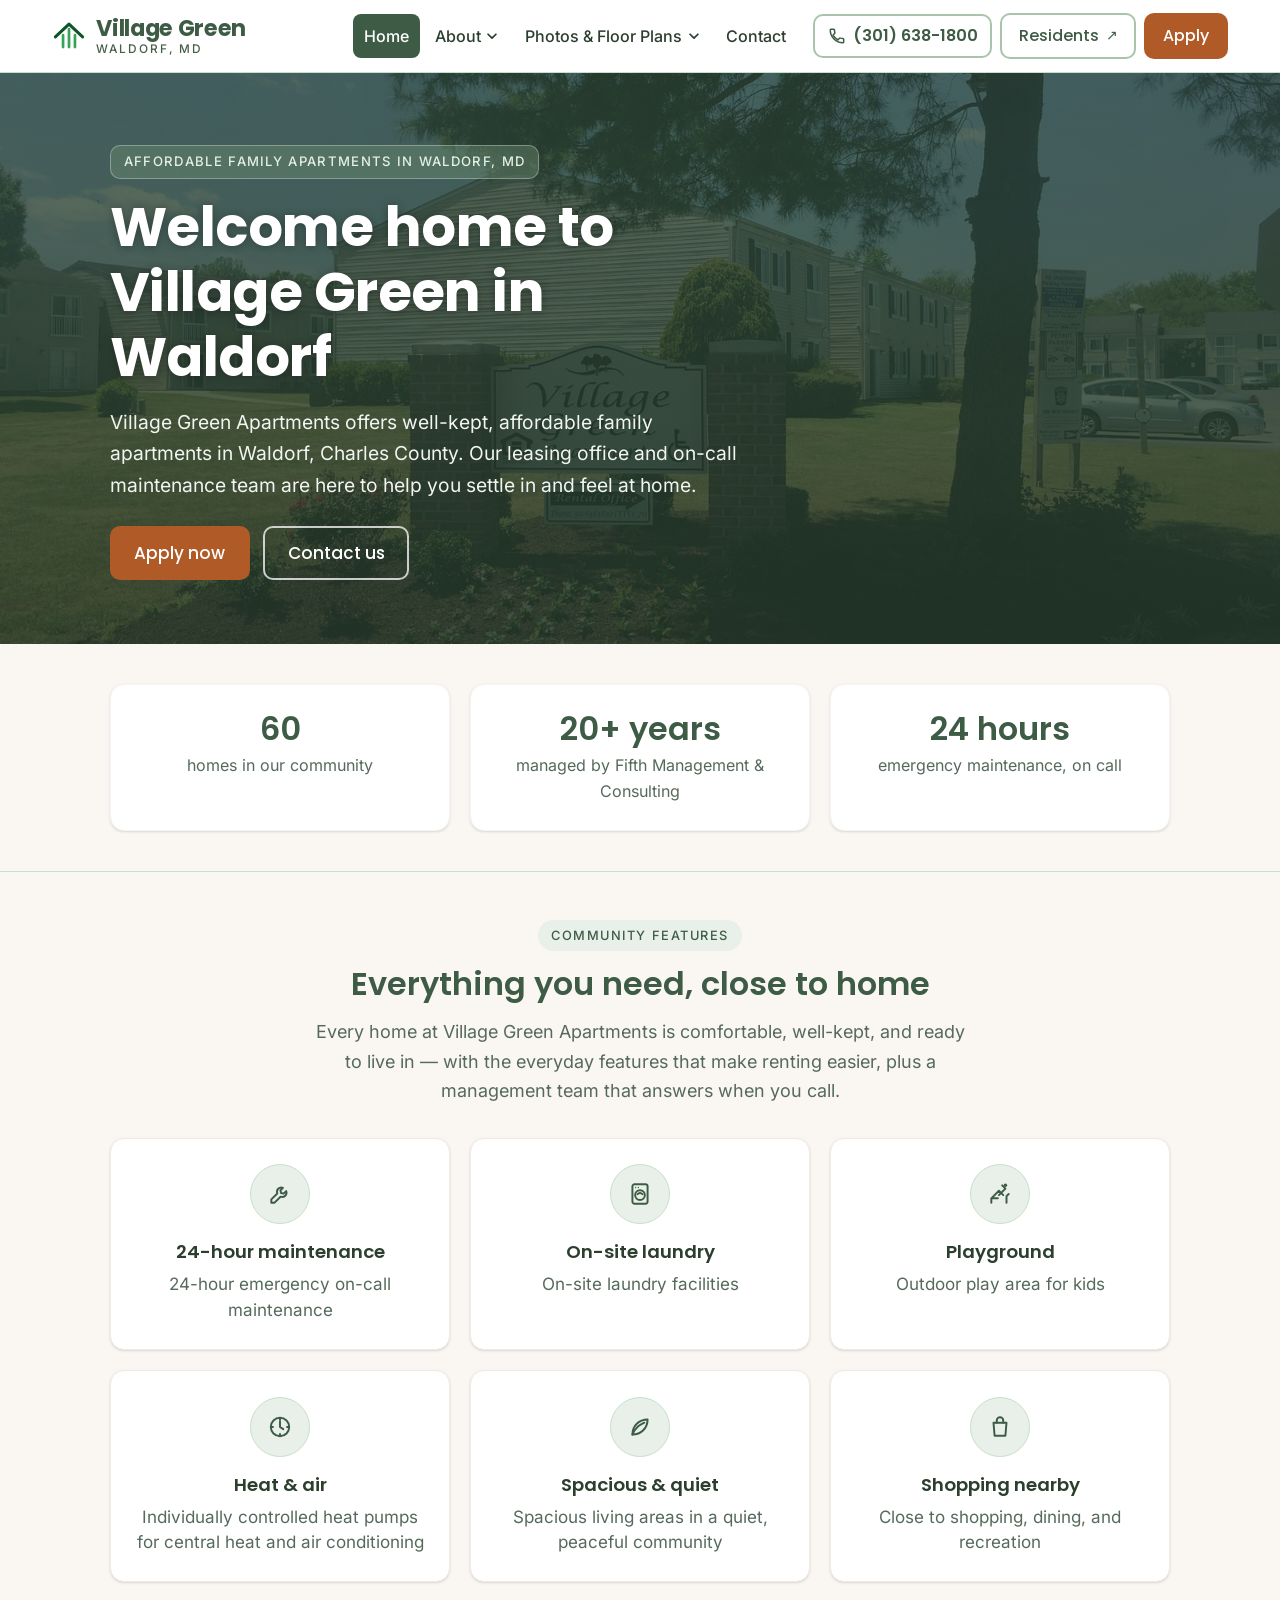
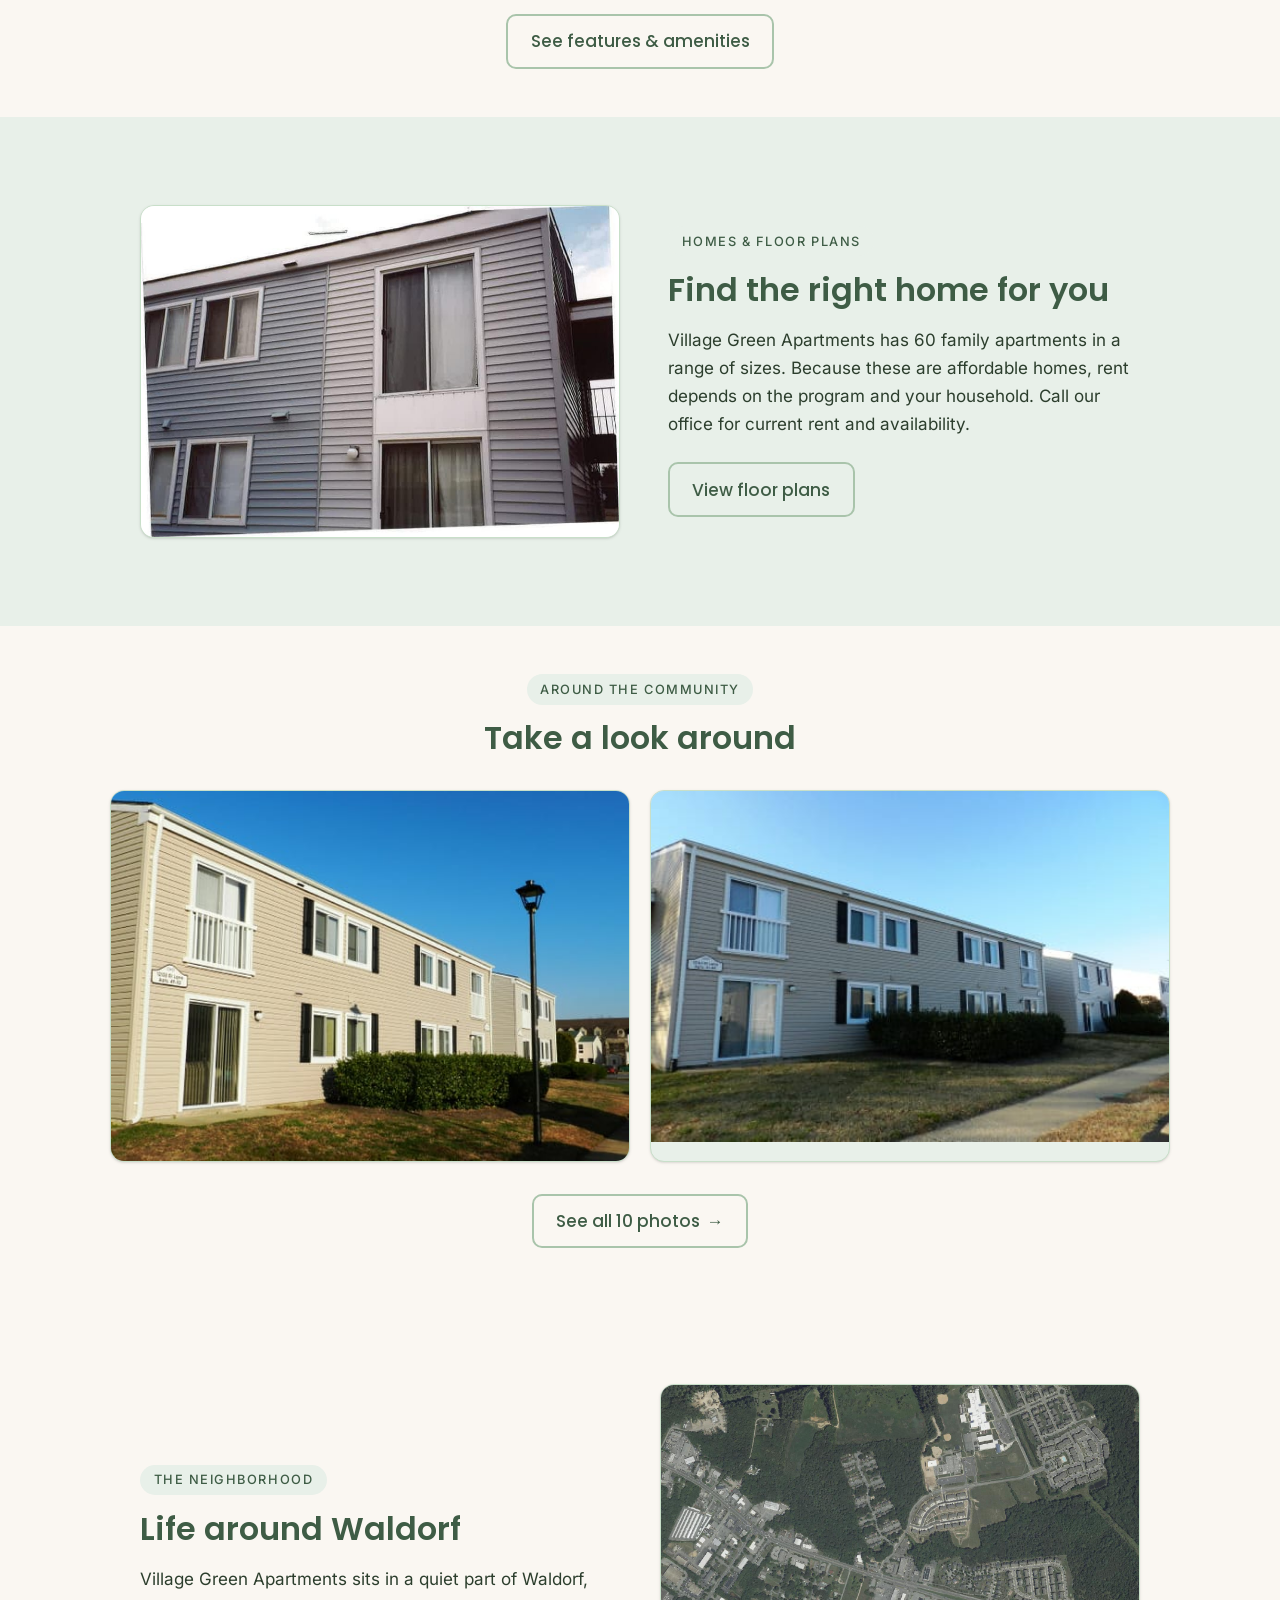
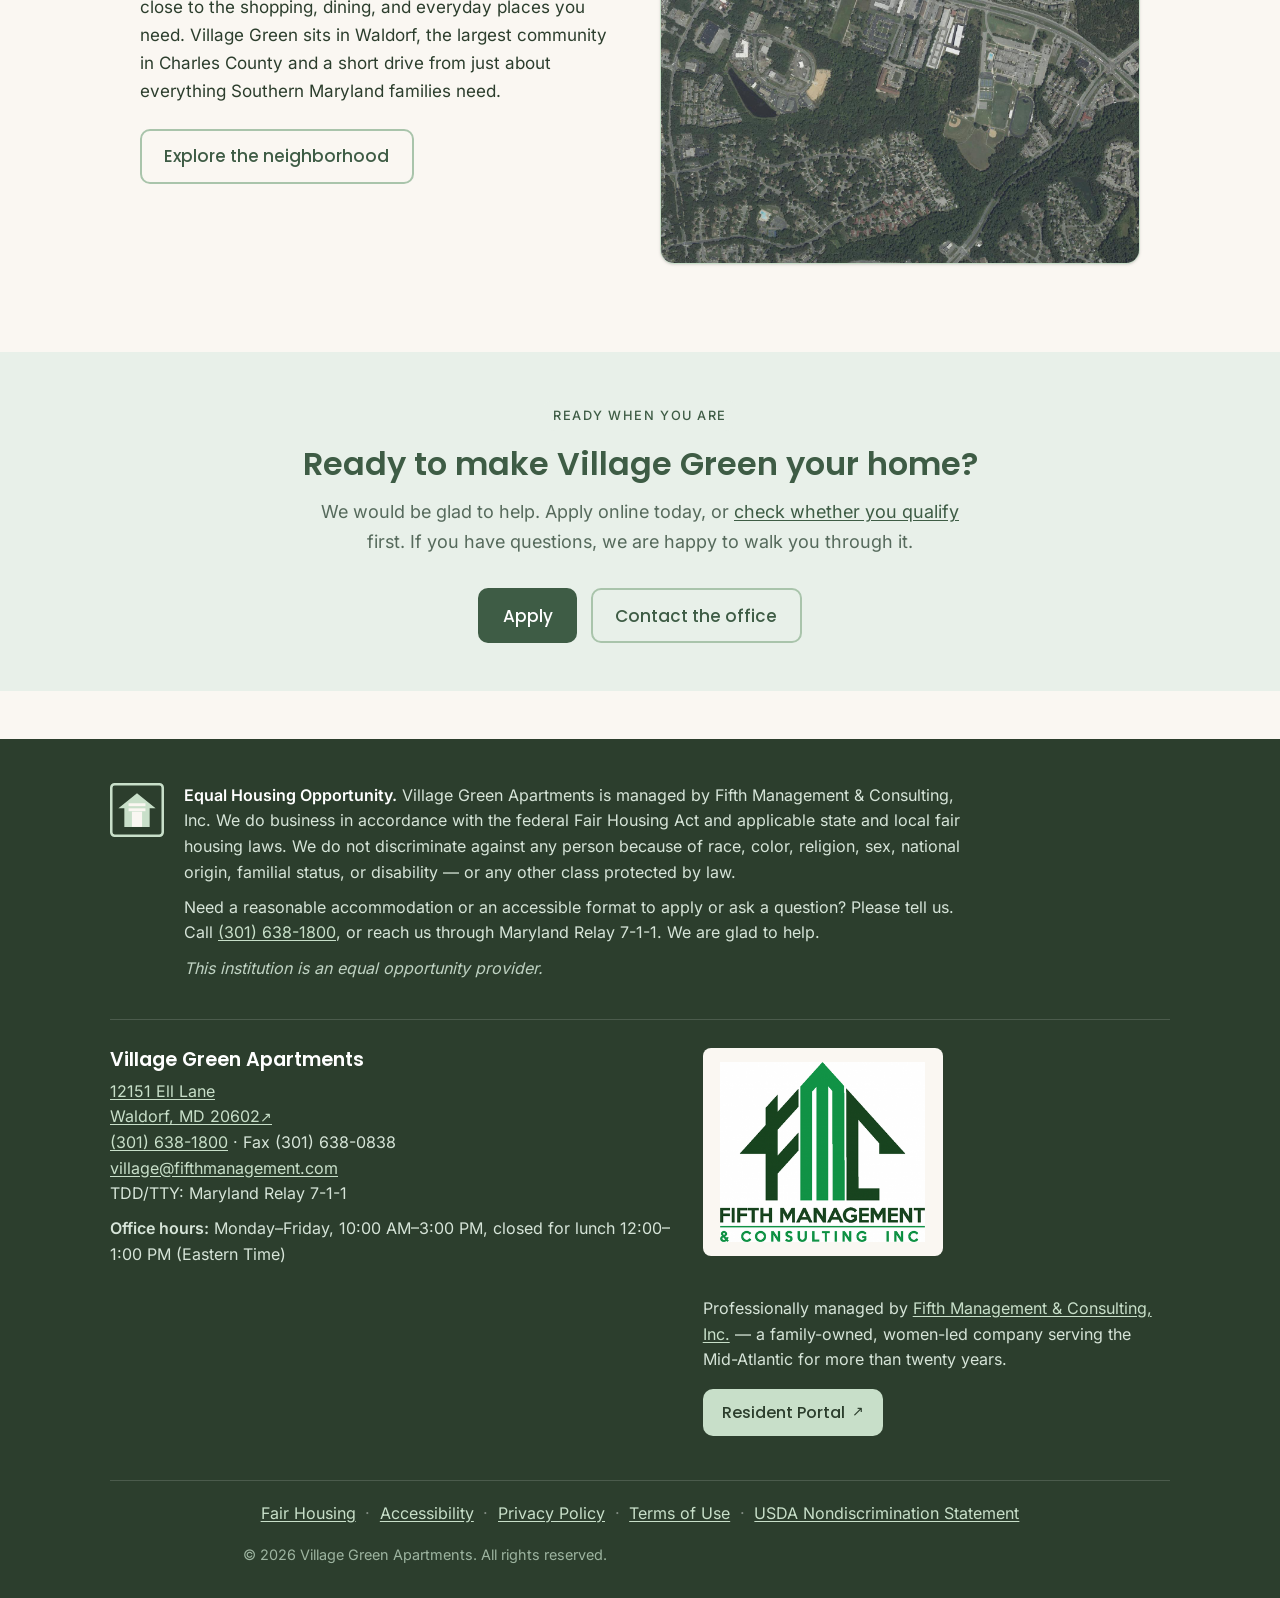
==== commit b7f249f5: "deploy: sweetbabylew/fmc-property-sites@f4062295cafd0eaddb24c785fb23443efd573ca1" ====
--- a/index.html
+++ b/index.html
@@ -44,7 +44,10 @@
       "latitude": 38.61612,
       "longitude": -76.89197
     },
-    "openingHours": "Mo-Fr 10:00-15:00",
+    "openingHours": [
+      "Mo-Fr 10:00-12:00",
+      "Mo-Fr 13:00-15:00"
+    ],
     "isAccessibleForFree": false,
     "provider": {
       "@type": "Organization",
@@ -284,7 +287,7 @@
             <a href="tel:+13016381800">(301) 638-1800</a> &middot; Fax (301) 638-0838<br />
             <a href="mailto:village@fifthmanagement.com">village@fifthmanagement.com</a><br />TDD/TTY: Maryland Relay 7-1-1
           </address>
-          <p class="footer-hours"><strong>Office hours:</strong> Monday–Friday, 10:00 AM–3:00 PM (Eastern Time)</p>
+          <p class="footer-hours"><strong>Office hours:</strong> Monday–Friday, 10:00 AM–3:00 PM, closed for lunch 12:00–1:00 PM (Eastern Time)</p>
         </div>
 
         <div class="footer-managed">
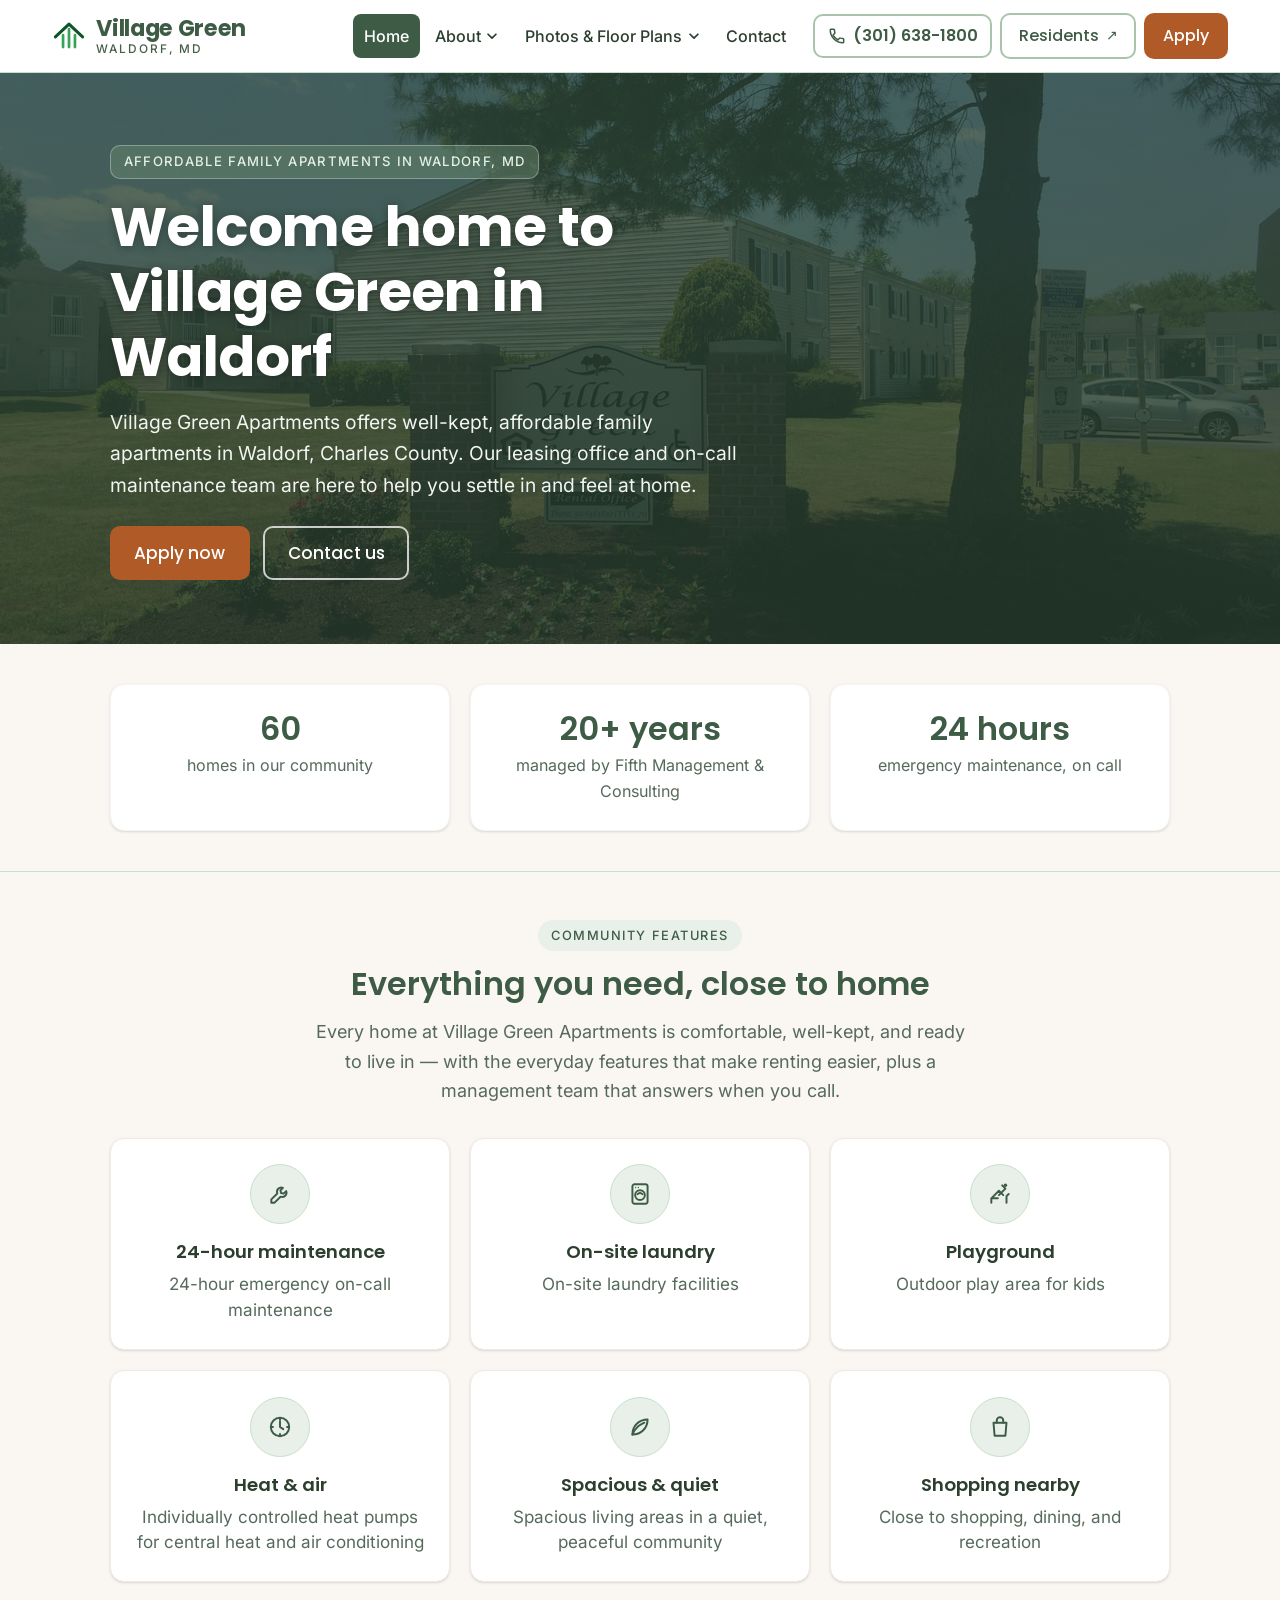
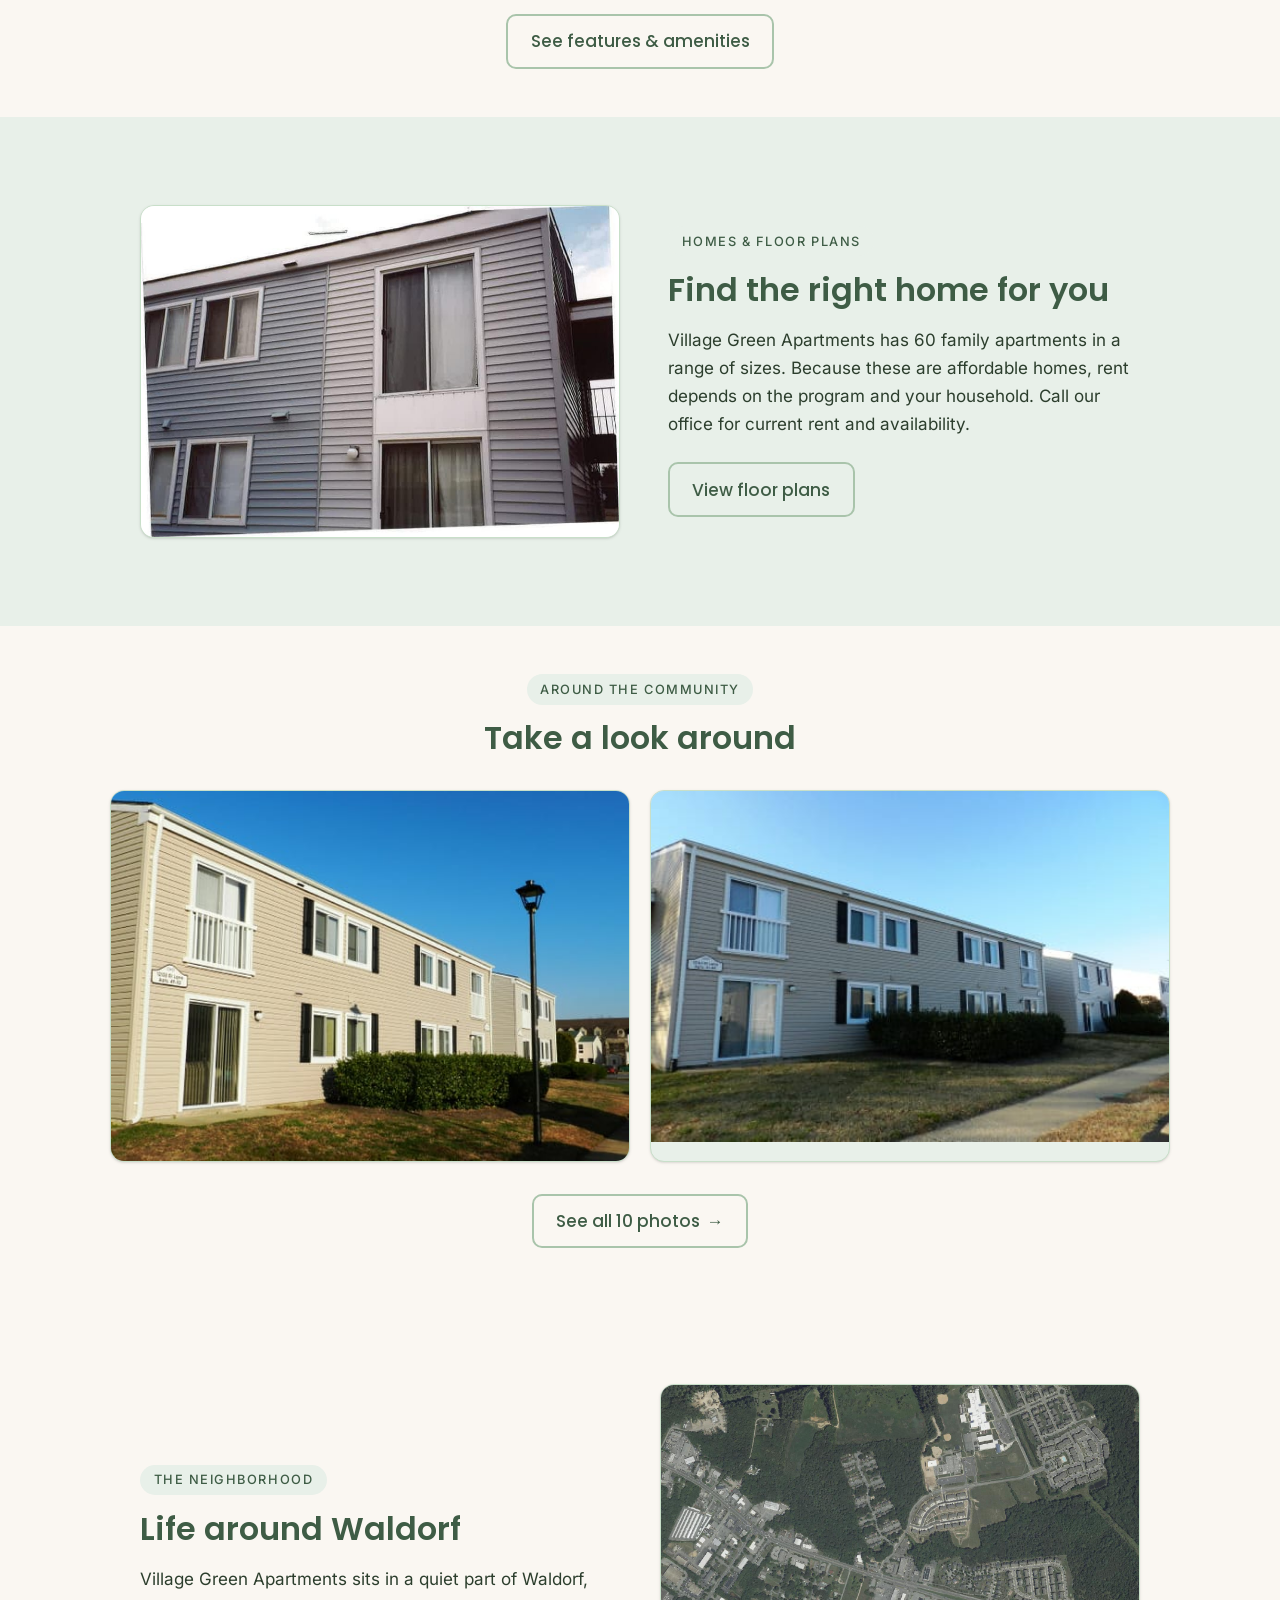
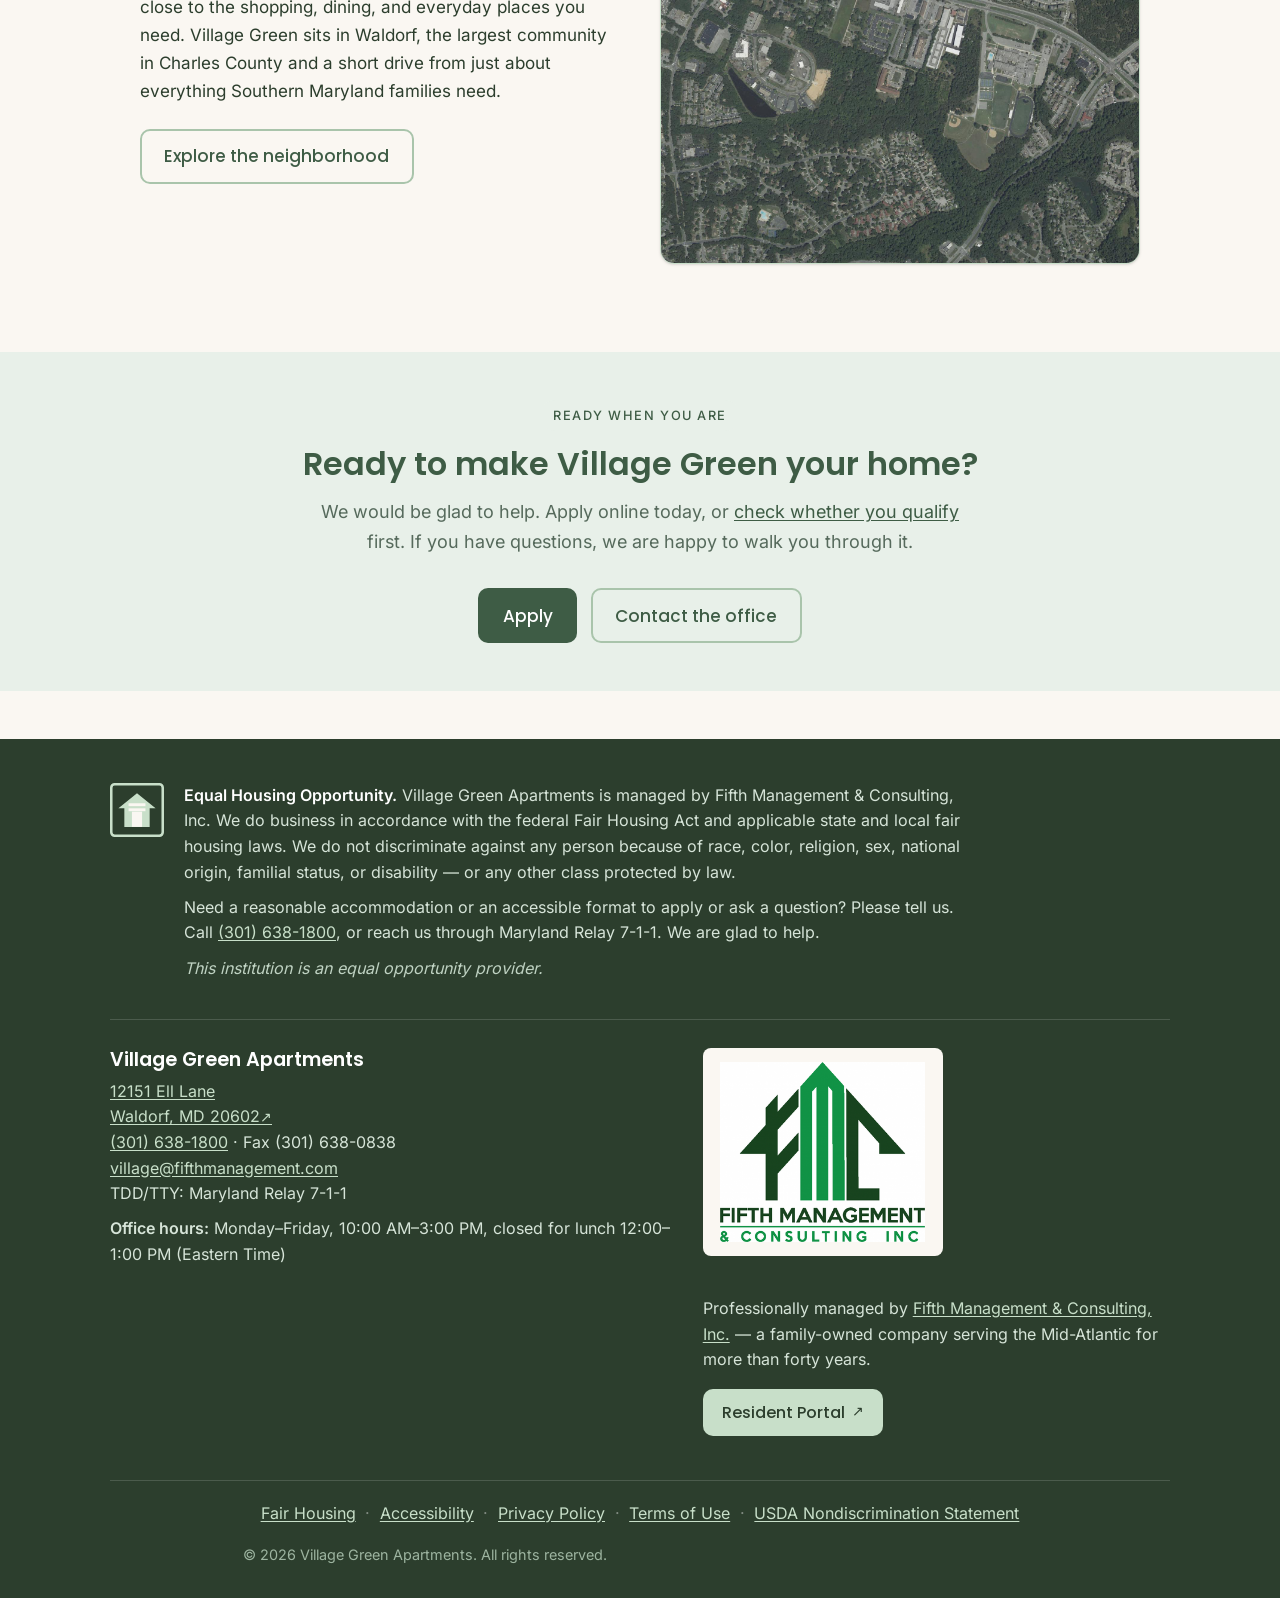
==== commit 78d5a8d1: "deploy: sweetbabylew/fmc-property-sites@e84654aaa3816273c549f6d404da1ebf902a5121" ====
--- a/index.html
+++ b/index.html
@@ -294,7 +294,7 @@
           <a class="fmc-badge" href="https://fifthmanagement.com/" target="_blank" rel="noopener noreferrer" aria-label="Fifth Management &amp; Consulting, Inc. website (opens in a new tab)">
             <img src="/assets/img/fmc-logo.png" alt="Fifth Management &amp; Consulting Inc logo" width="360" height="316" loading="lazy" />
           </a>
-          <p>Professionally managed by <a href="https://fifthmanagement.com/" target="_blank" rel="noopener noreferrer">Fifth Management &amp; Consulting, Inc.</a> — a family-owned, women-led company serving the Mid-Atlantic for more than twenty years.</p>
+          <p>Professionally managed by <a href="https://fifthmanagement.com/" target="_blank" rel="noopener noreferrer">Fifth Management &amp; Consulting, Inc.</a> — a family-owned company serving the Mid-Atlantic for more than forty years.</p>
           <p><a class="btn btn-pay-sm" href="https://fifthmanagement.securecafe.com/residentservices/apartmentsforrent/userlogin.aspx" target="_blank" rel="noopener noreferrer">Resident Portal<span class="ext-mark" aria-hidden="true">&#8599;</span><span class="visually-hidden"> (opens in a new tab)</span></a></p>
         </div>
       </div>
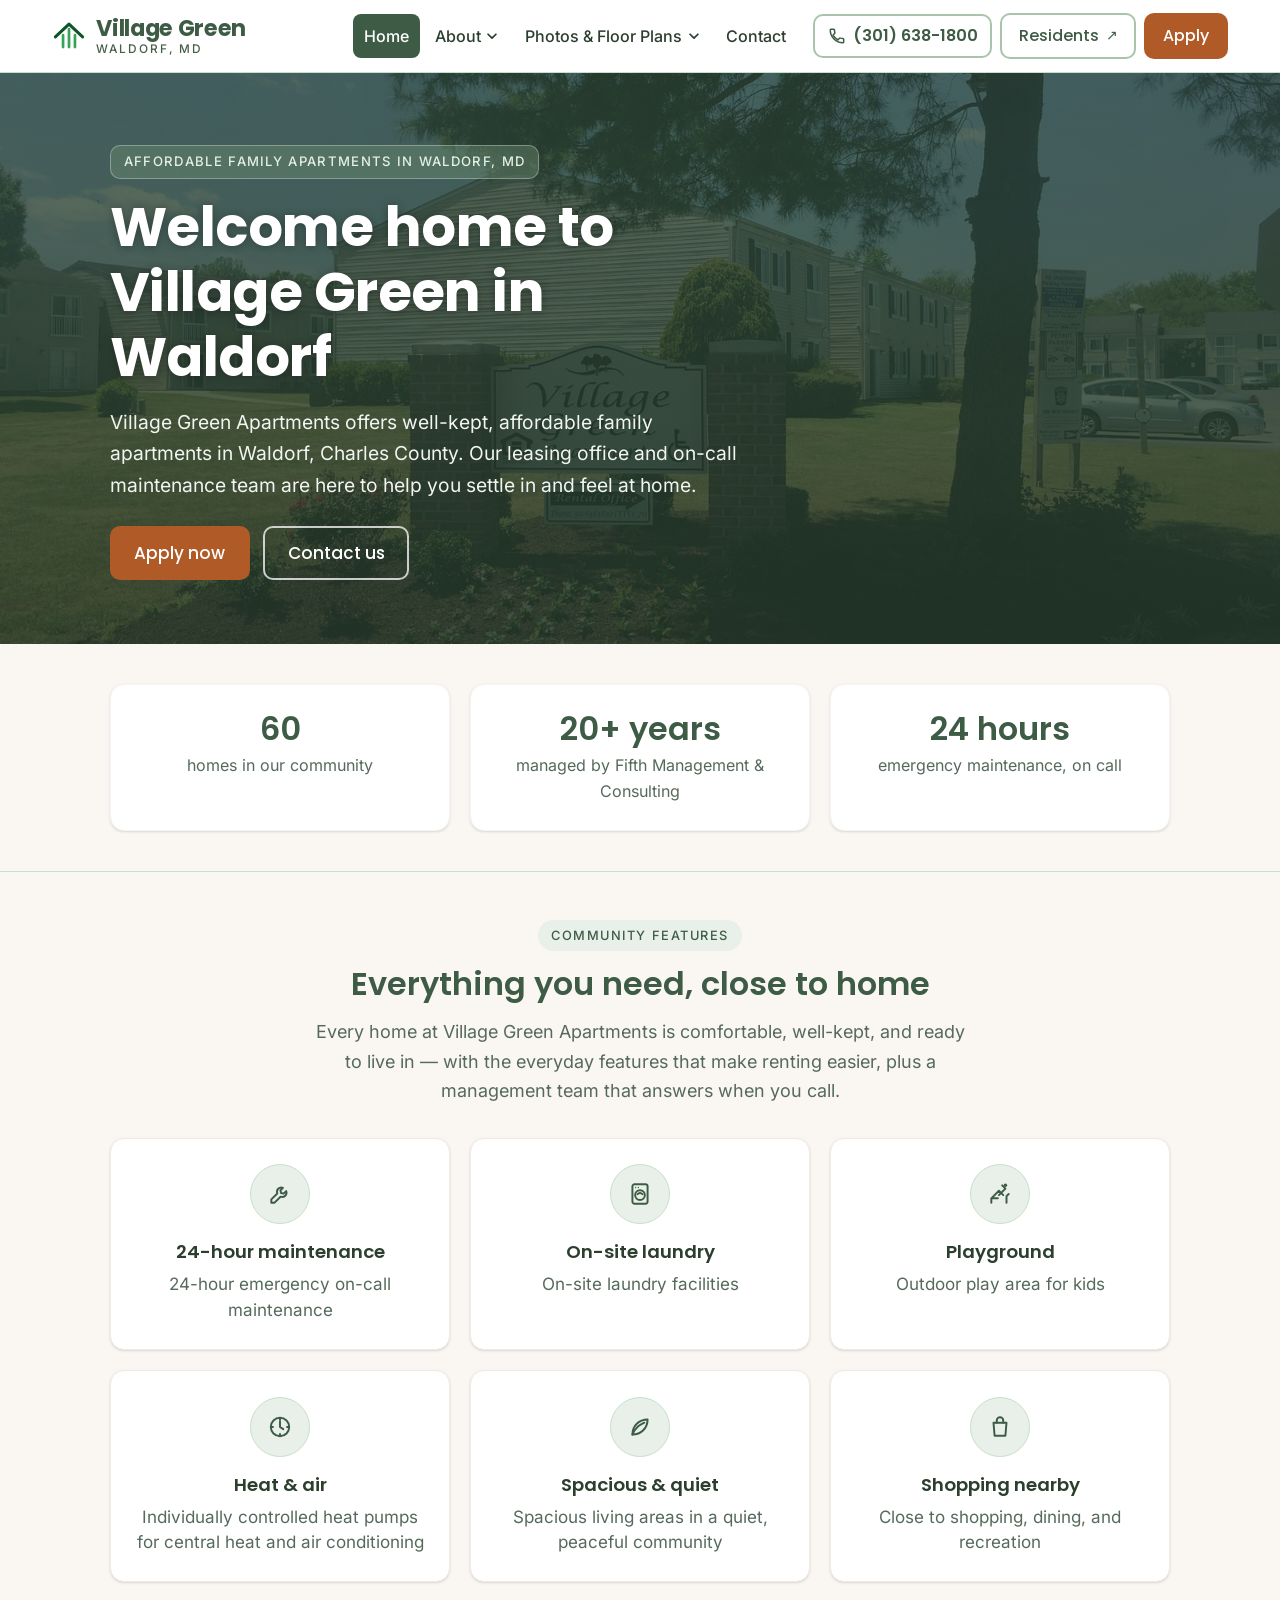
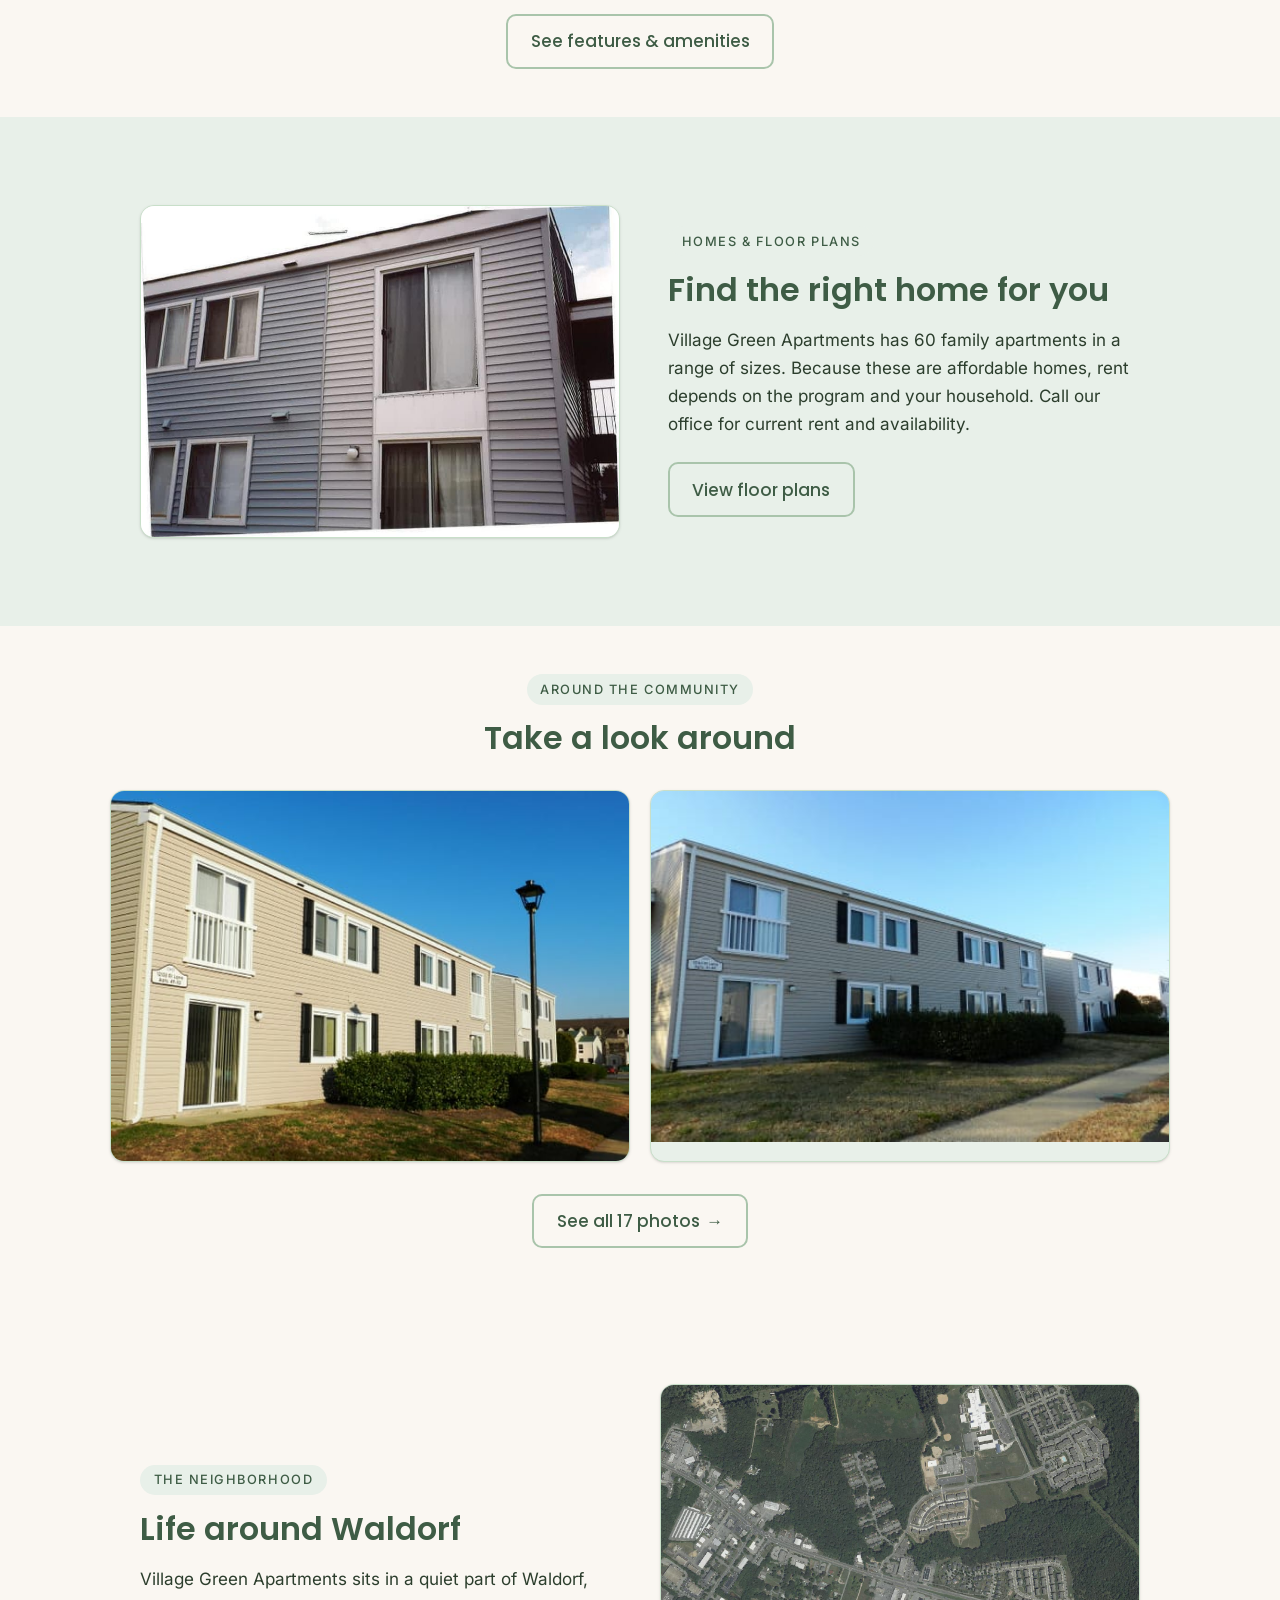
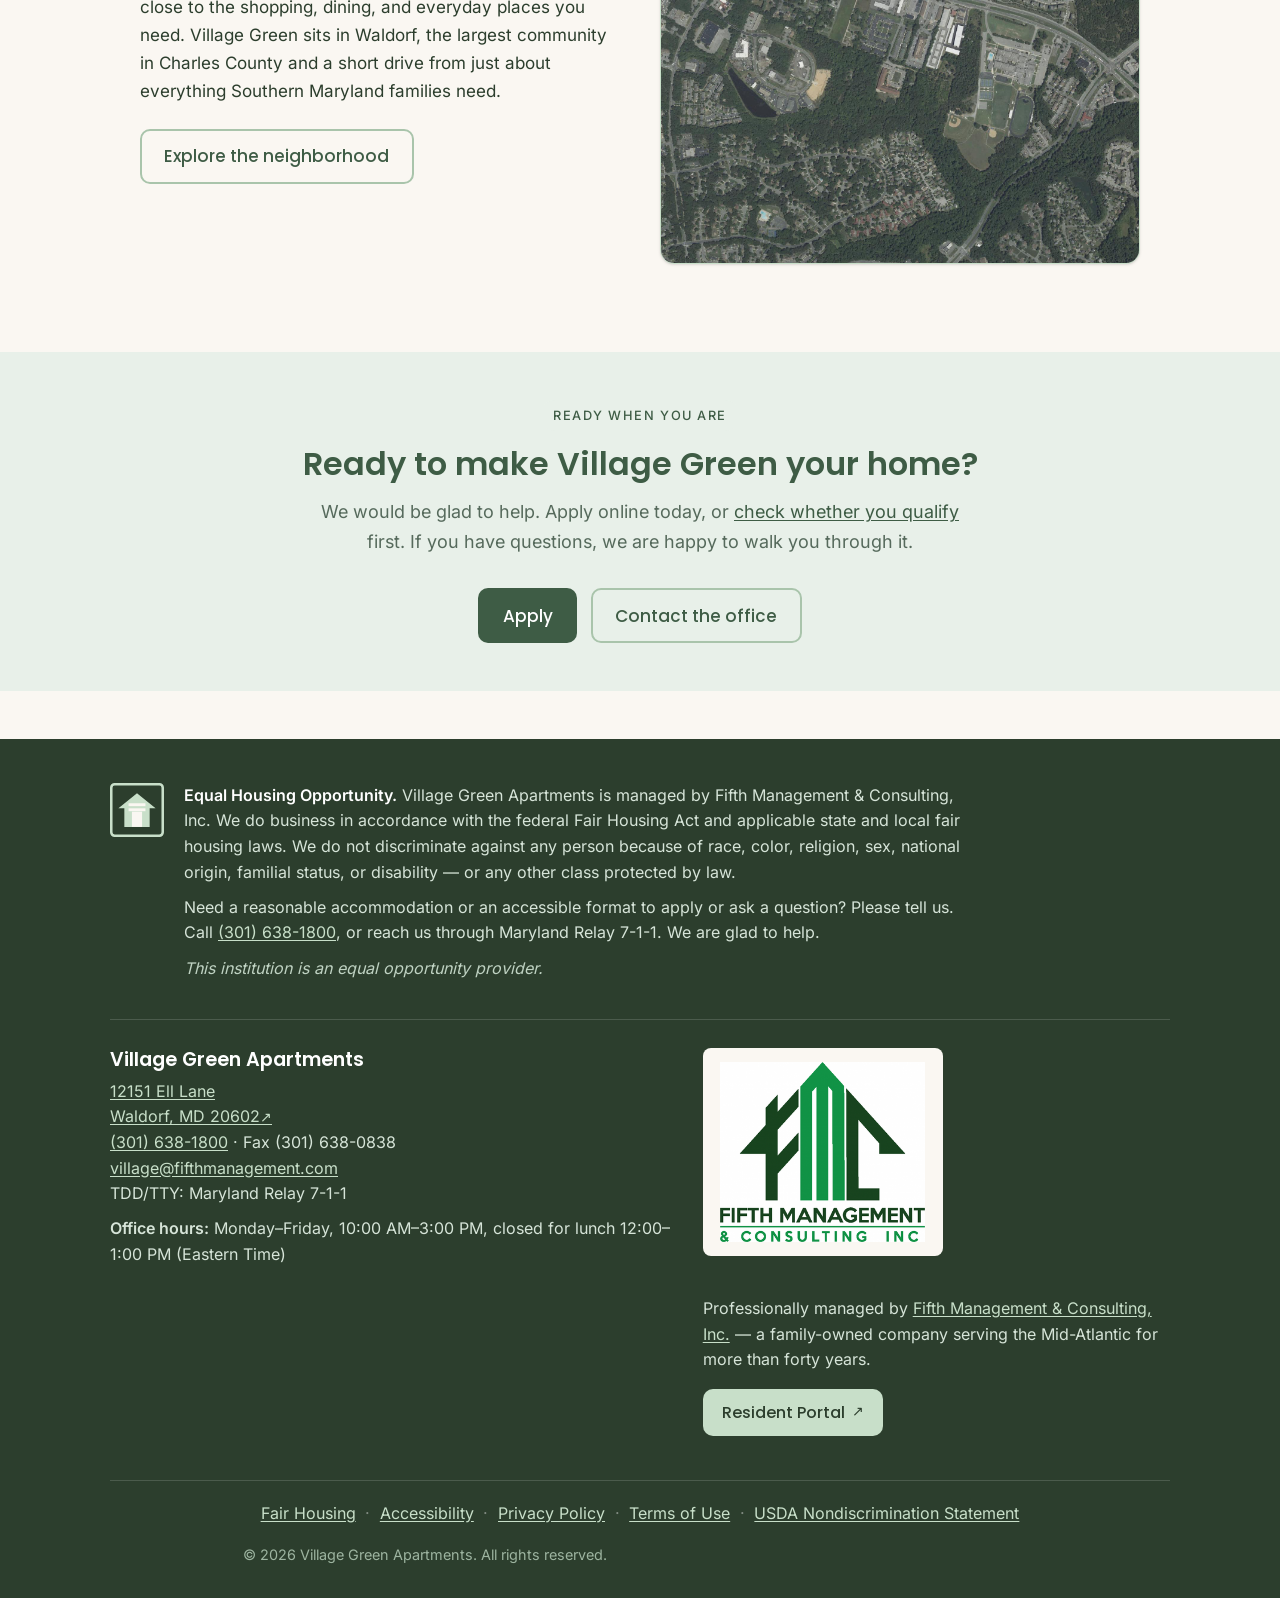
==== commit f74fa8ab: "deploy: sweetbabylew/fmc-property-sites@e01d9215c7924ab4a2369fc1cfbc9f528063a104" ====
--- a/index.html
+++ b/index.html
@@ -223,7 +223,7 @@
           </figure>
         </div>
         <div class="cta-row cta-center">
-          <a class="btn btn-secondary" href="/photos/">See all 10 photos <span aria-hidden="true">&rarr;</span></a>
+          <a class="btn btn-secondary" href="/photos/">See all 17 photos <span aria-hidden="true">&rarr;</span></a>
         </div>
       </div>
     </section>
--- a/assets/css/styles.css
+++ b/assets/css/styles.css
@@ -748,6 +748,13 @@
   flex: 0 0 auto;
   accent-color: var(--green);
 }
+/* Apply form: the "I prefer to be contacted by phone" checkbox sits on the
+   Phone label's own line (where "(optional)" would be), wrapping under it on
+   narrow screens. */
+.label-row { display: flex; flex-wrap: wrap; align-items: center; column-gap: 1rem; }
+.label-row label { margin-bottom: .35rem; }
+.label-row .choice { margin: 0 0 .35rem; align-items: center; }
+.label-row .choice input { margin-top: 0; }
 .req { color: var(--brick-deep); }
 .optional { color: var(--ink-soft); font-weight: 400; font-size: .9em; }
 .field-hint { font-size: .95rem; color: var(--ink-soft); margin: .35rem 0 0; }
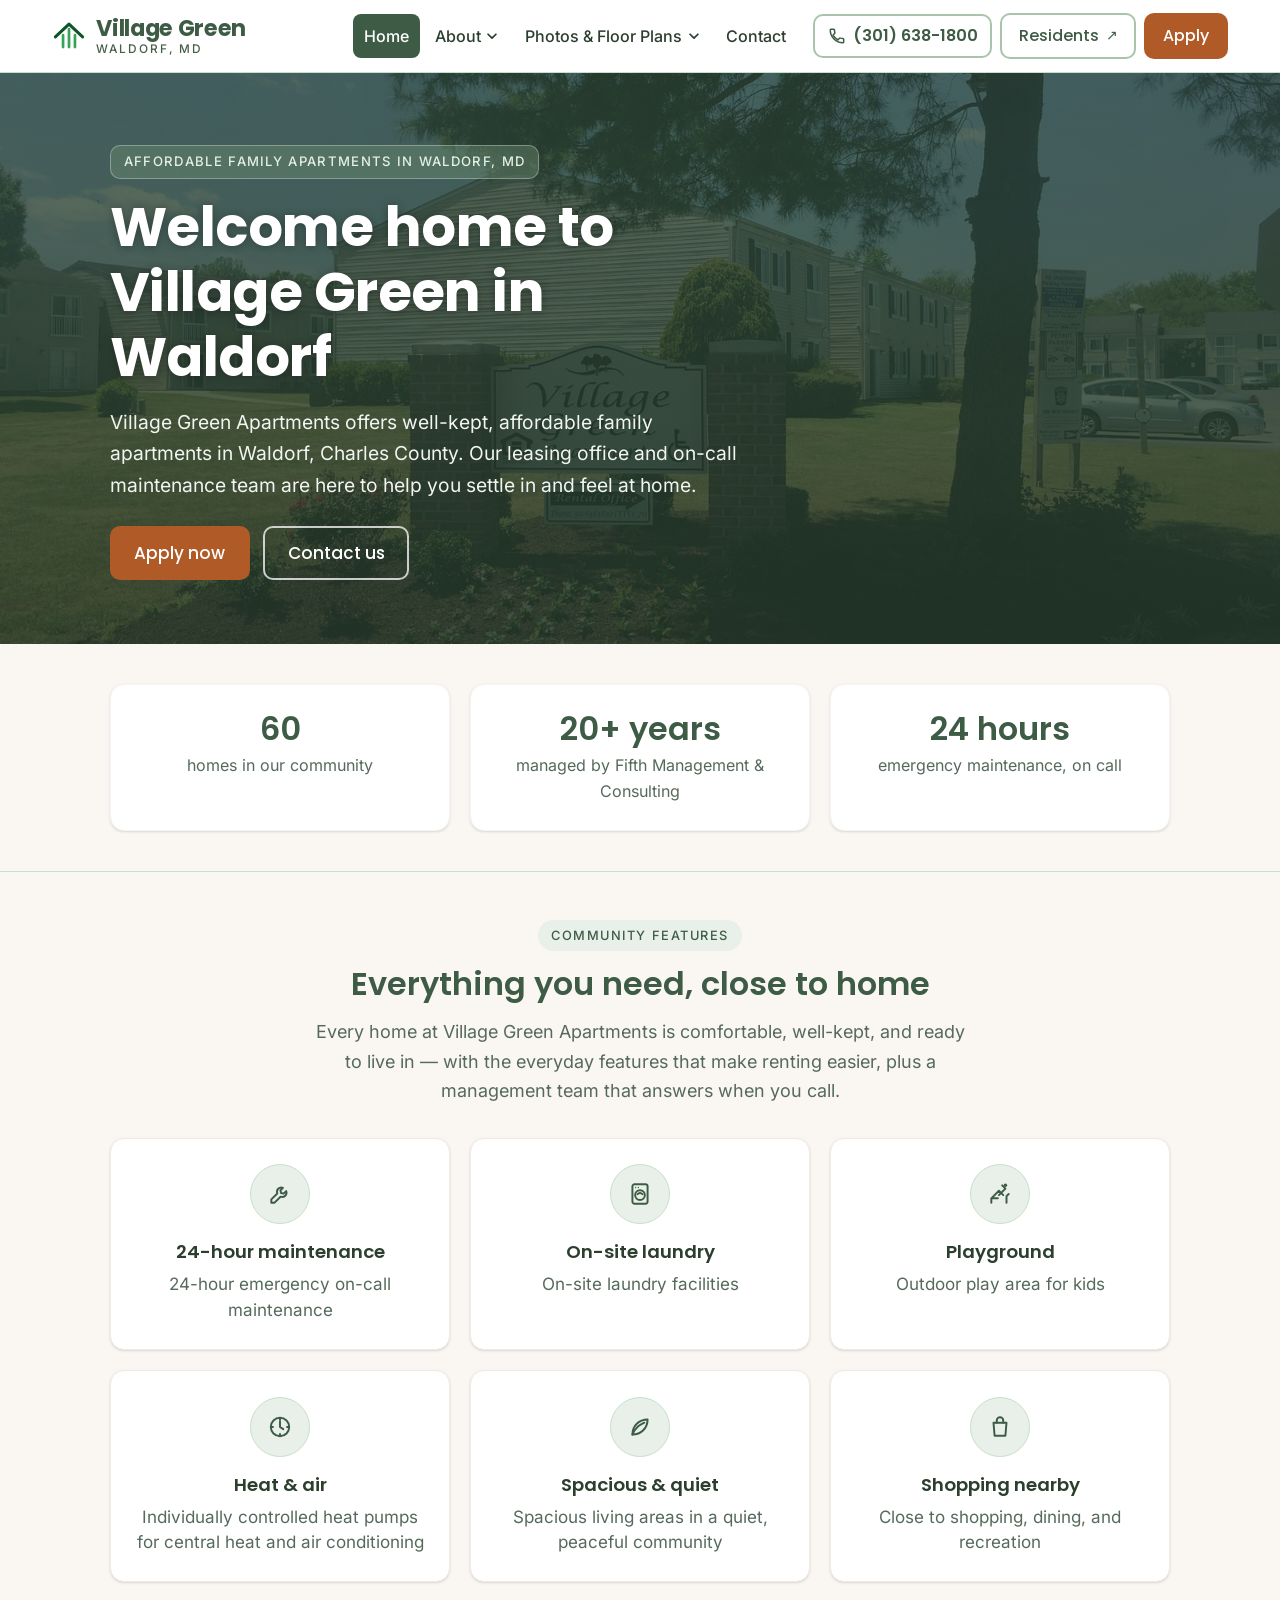
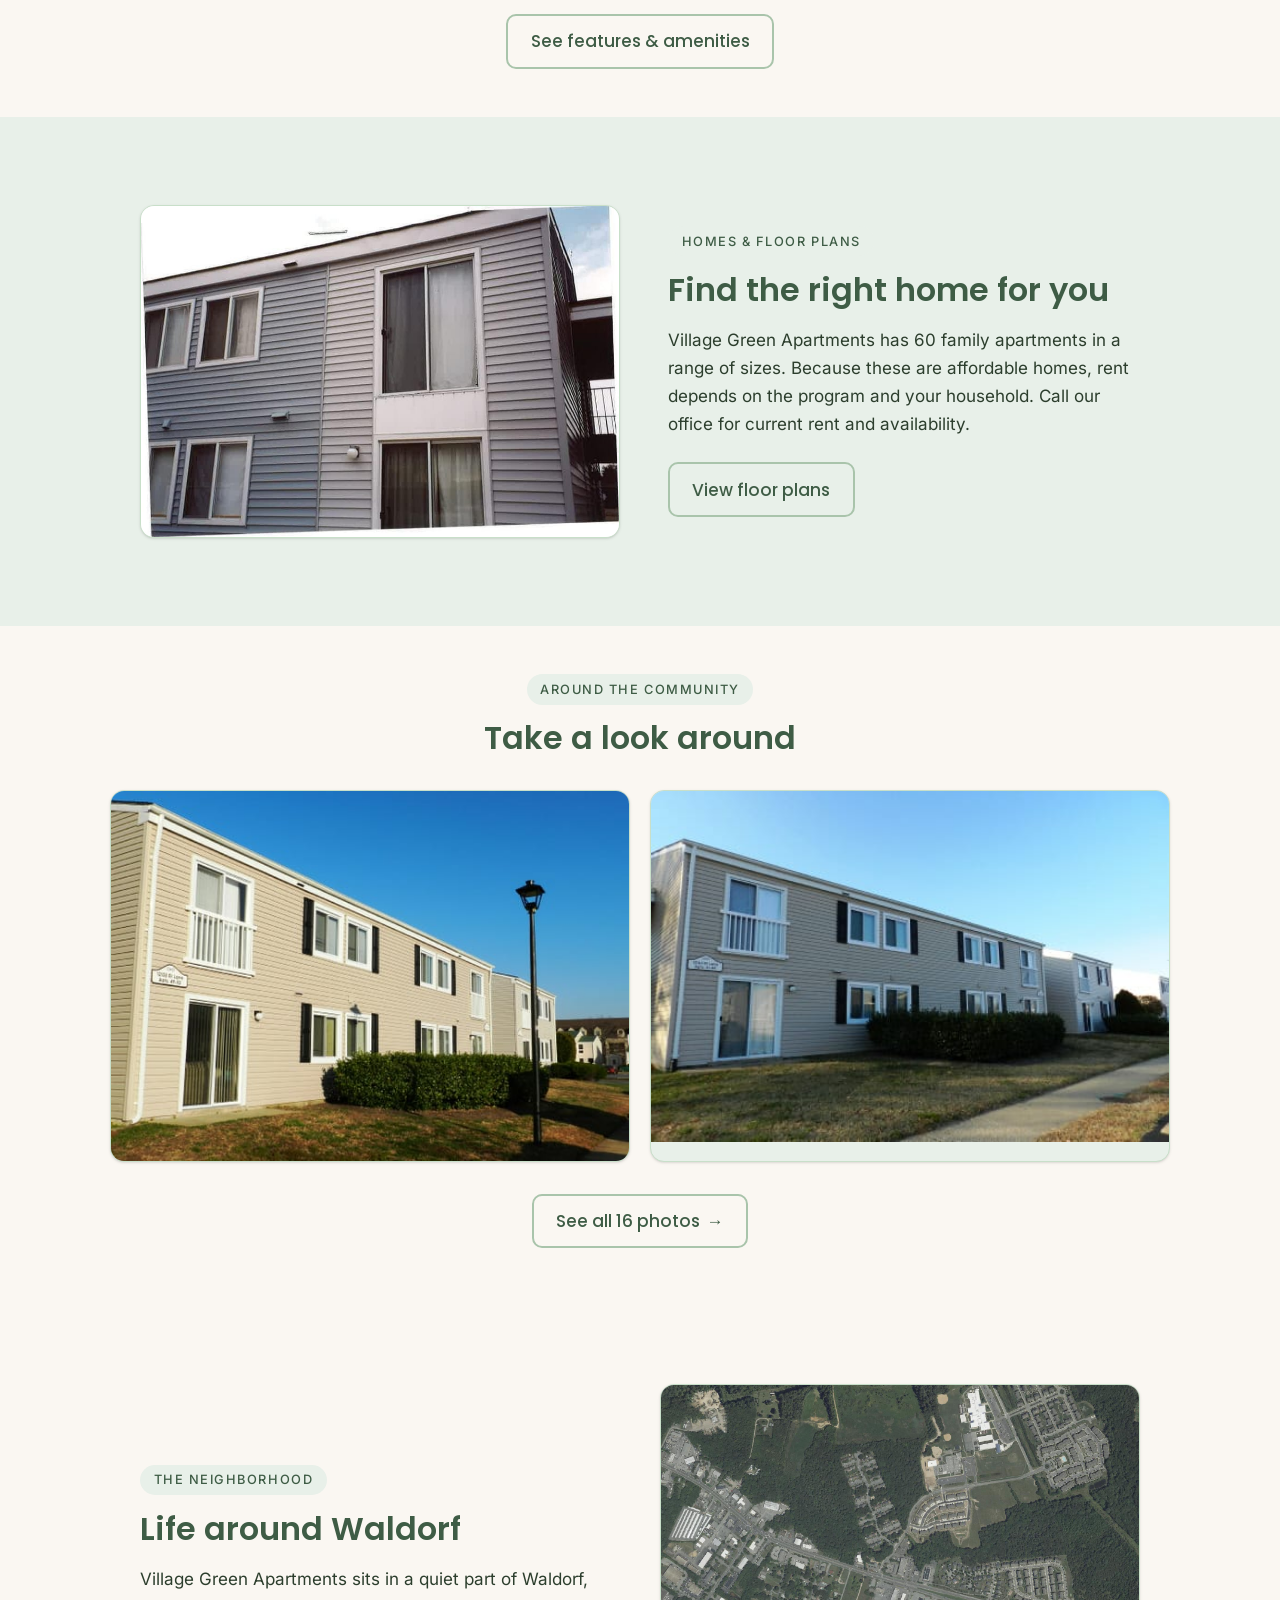
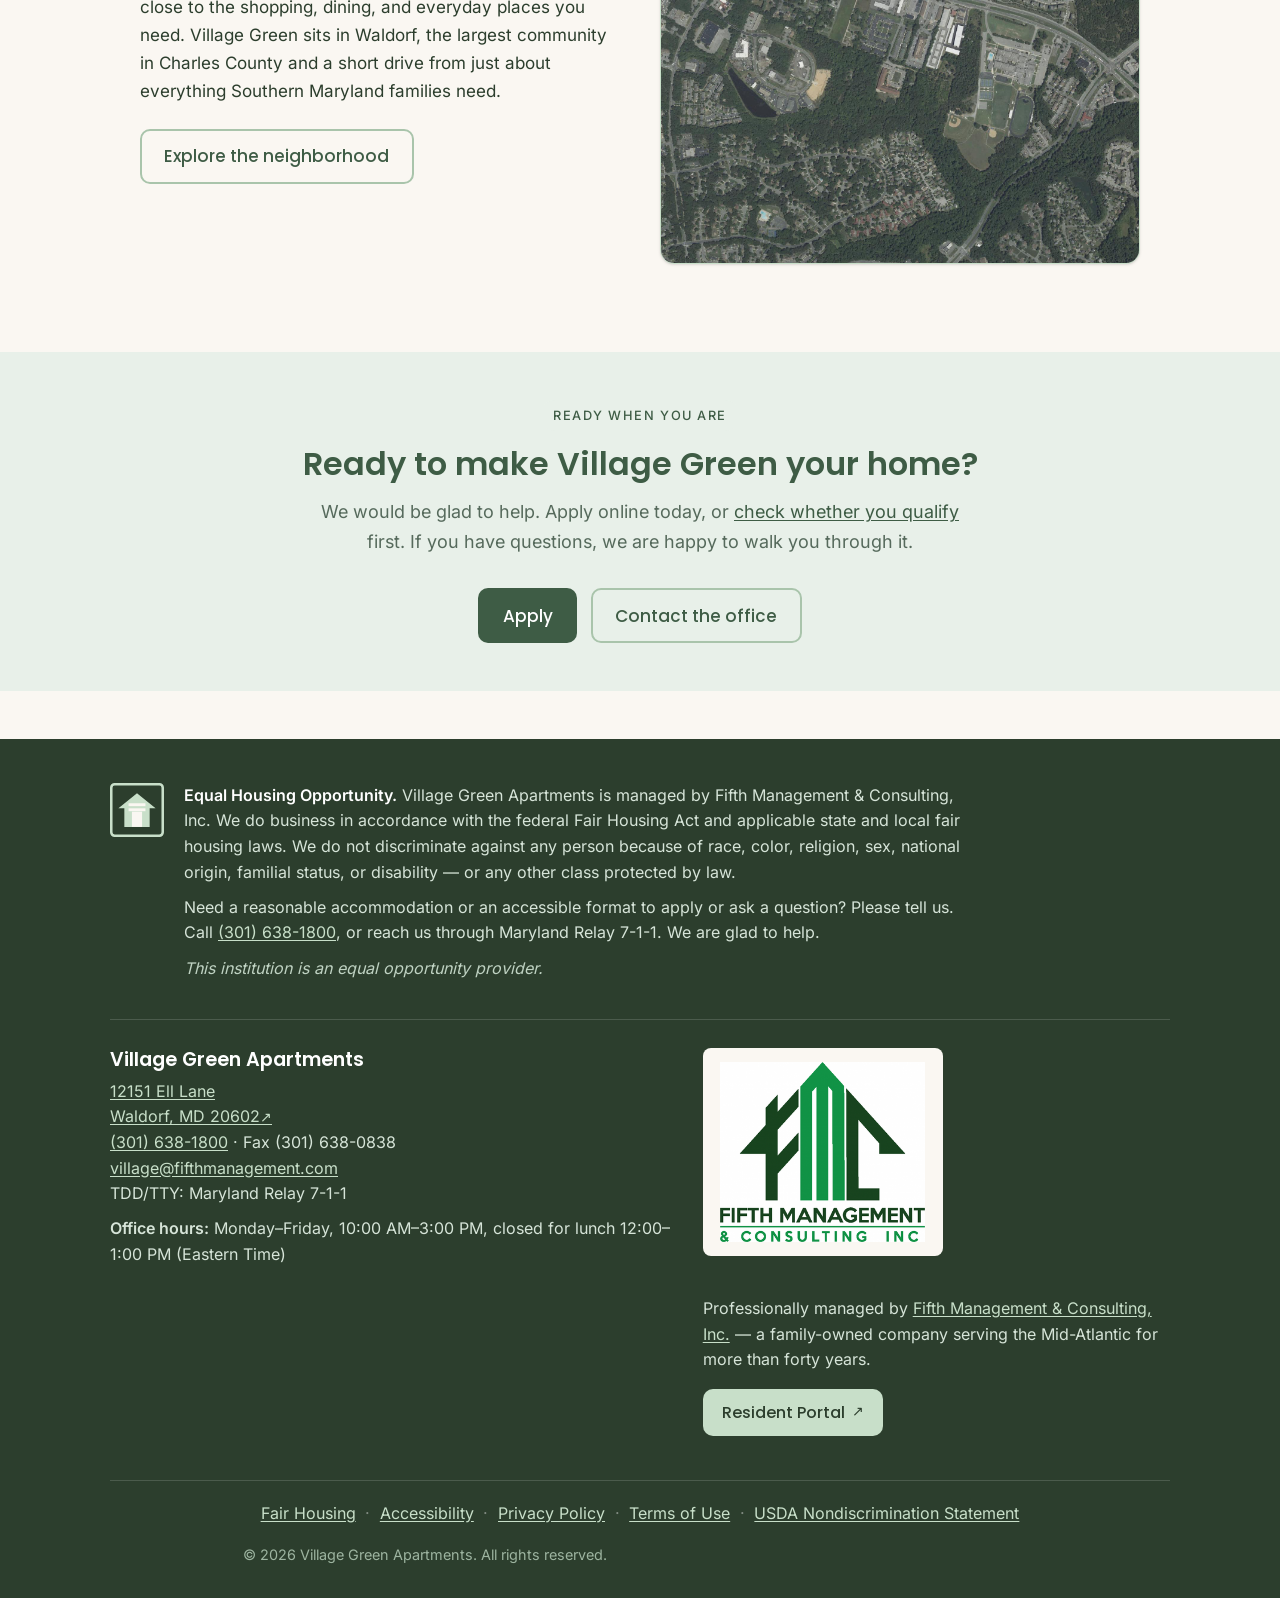
==== commit a38d6a09: "deploy: sweetbabylew/fmc-property-sites@890b162ff5545d1b3b06d1349fbb1724e7be3cb9" ====
--- a/index.html
+++ b/index.html
@@ -223,7 +223,7 @@
           </figure>
         </div>
         <div class="cta-row cta-center">
-          <a class="btn btn-secondary" href="/photos/">See all 17 photos <span aria-hidden="true">&rarr;</span></a>
+          <a class="btn btn-secondary" href="/photos/">See all 16 photos <span aria-hidden="true">&rarr;</span></a>
         </div>
       </div>
     </section>
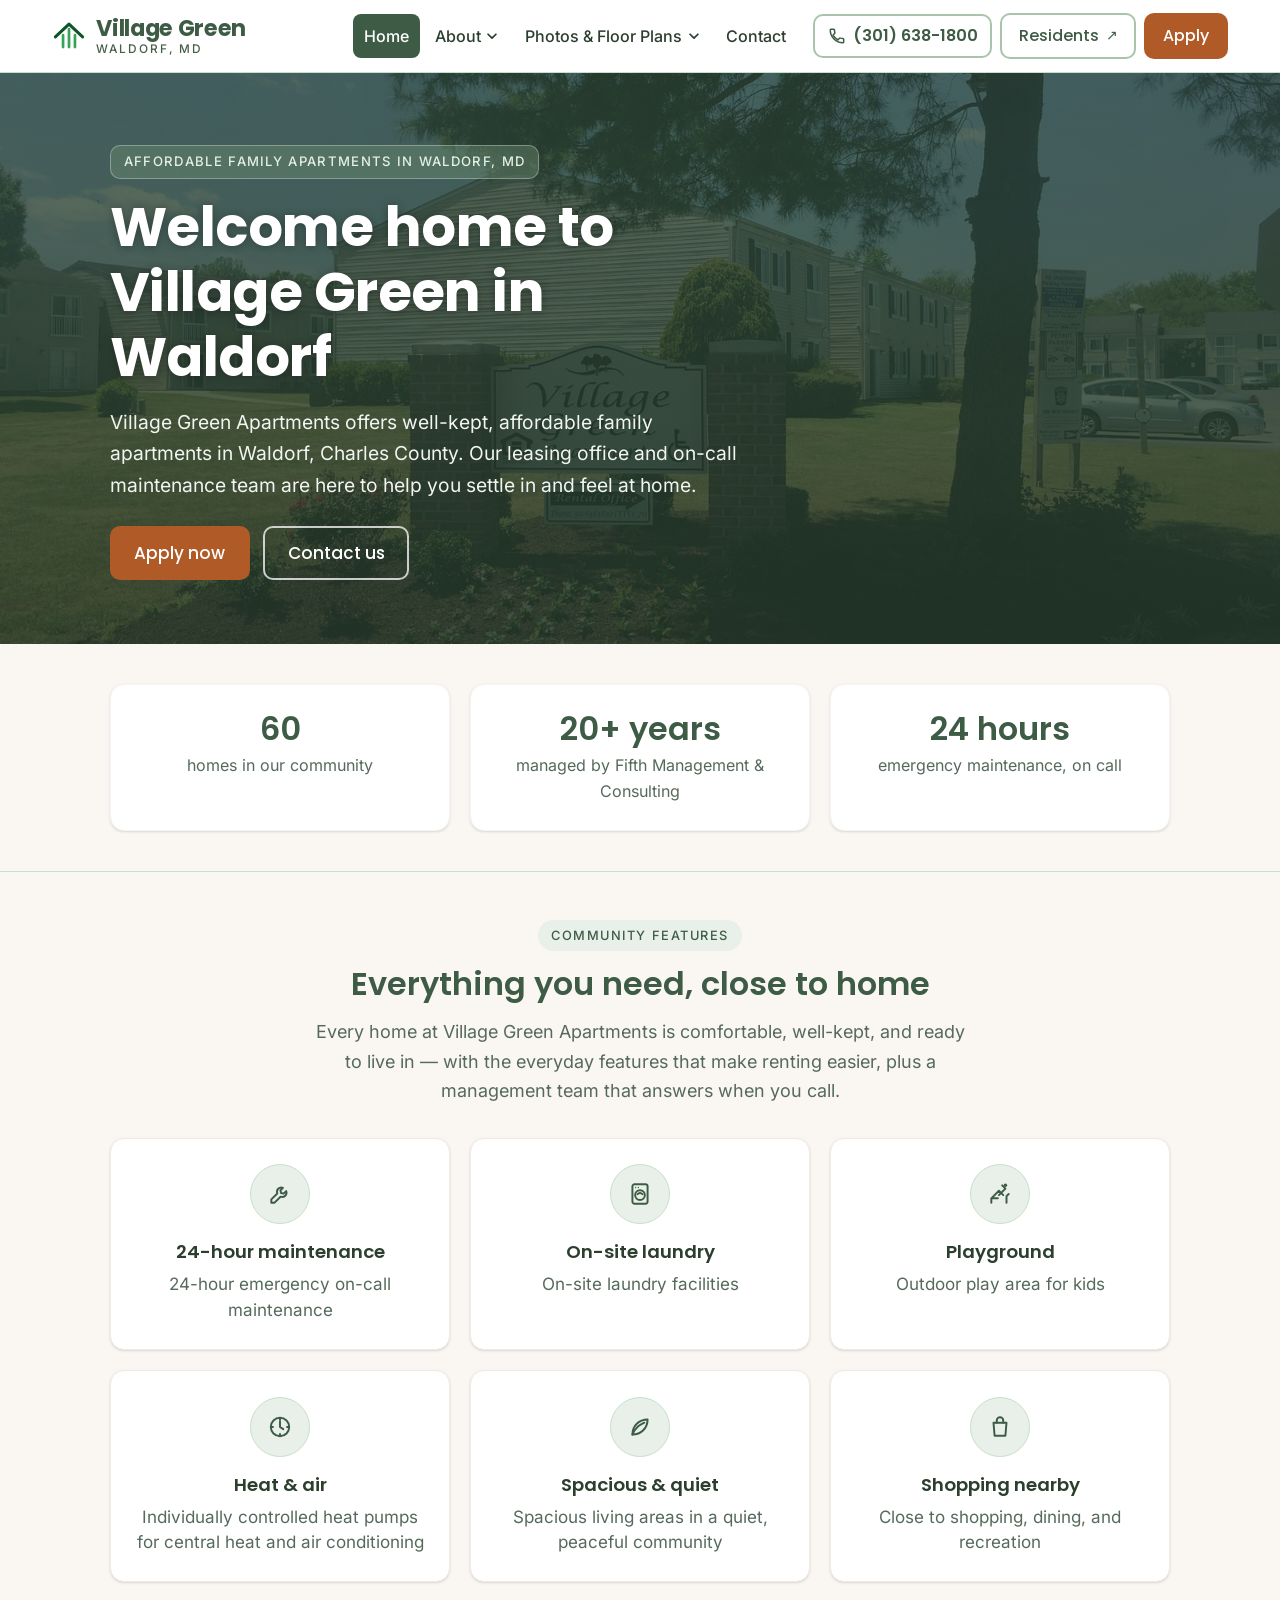
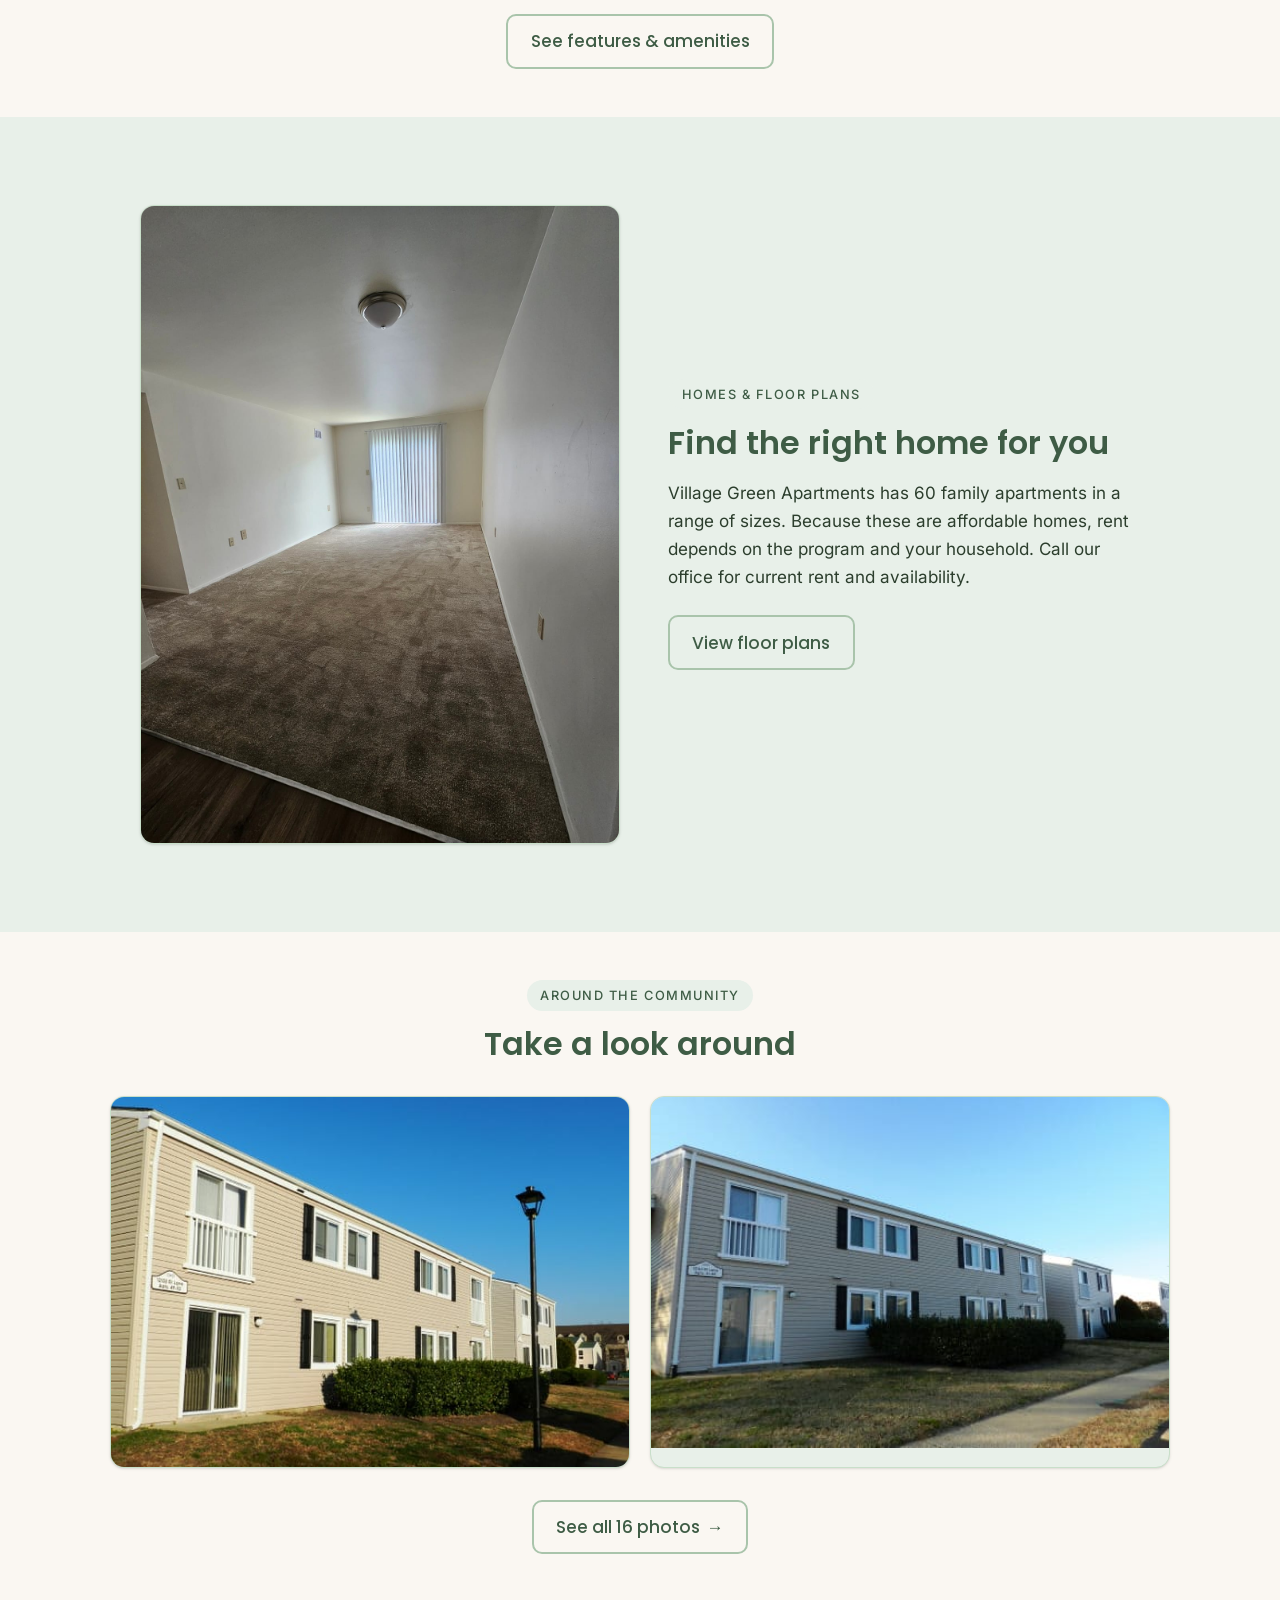
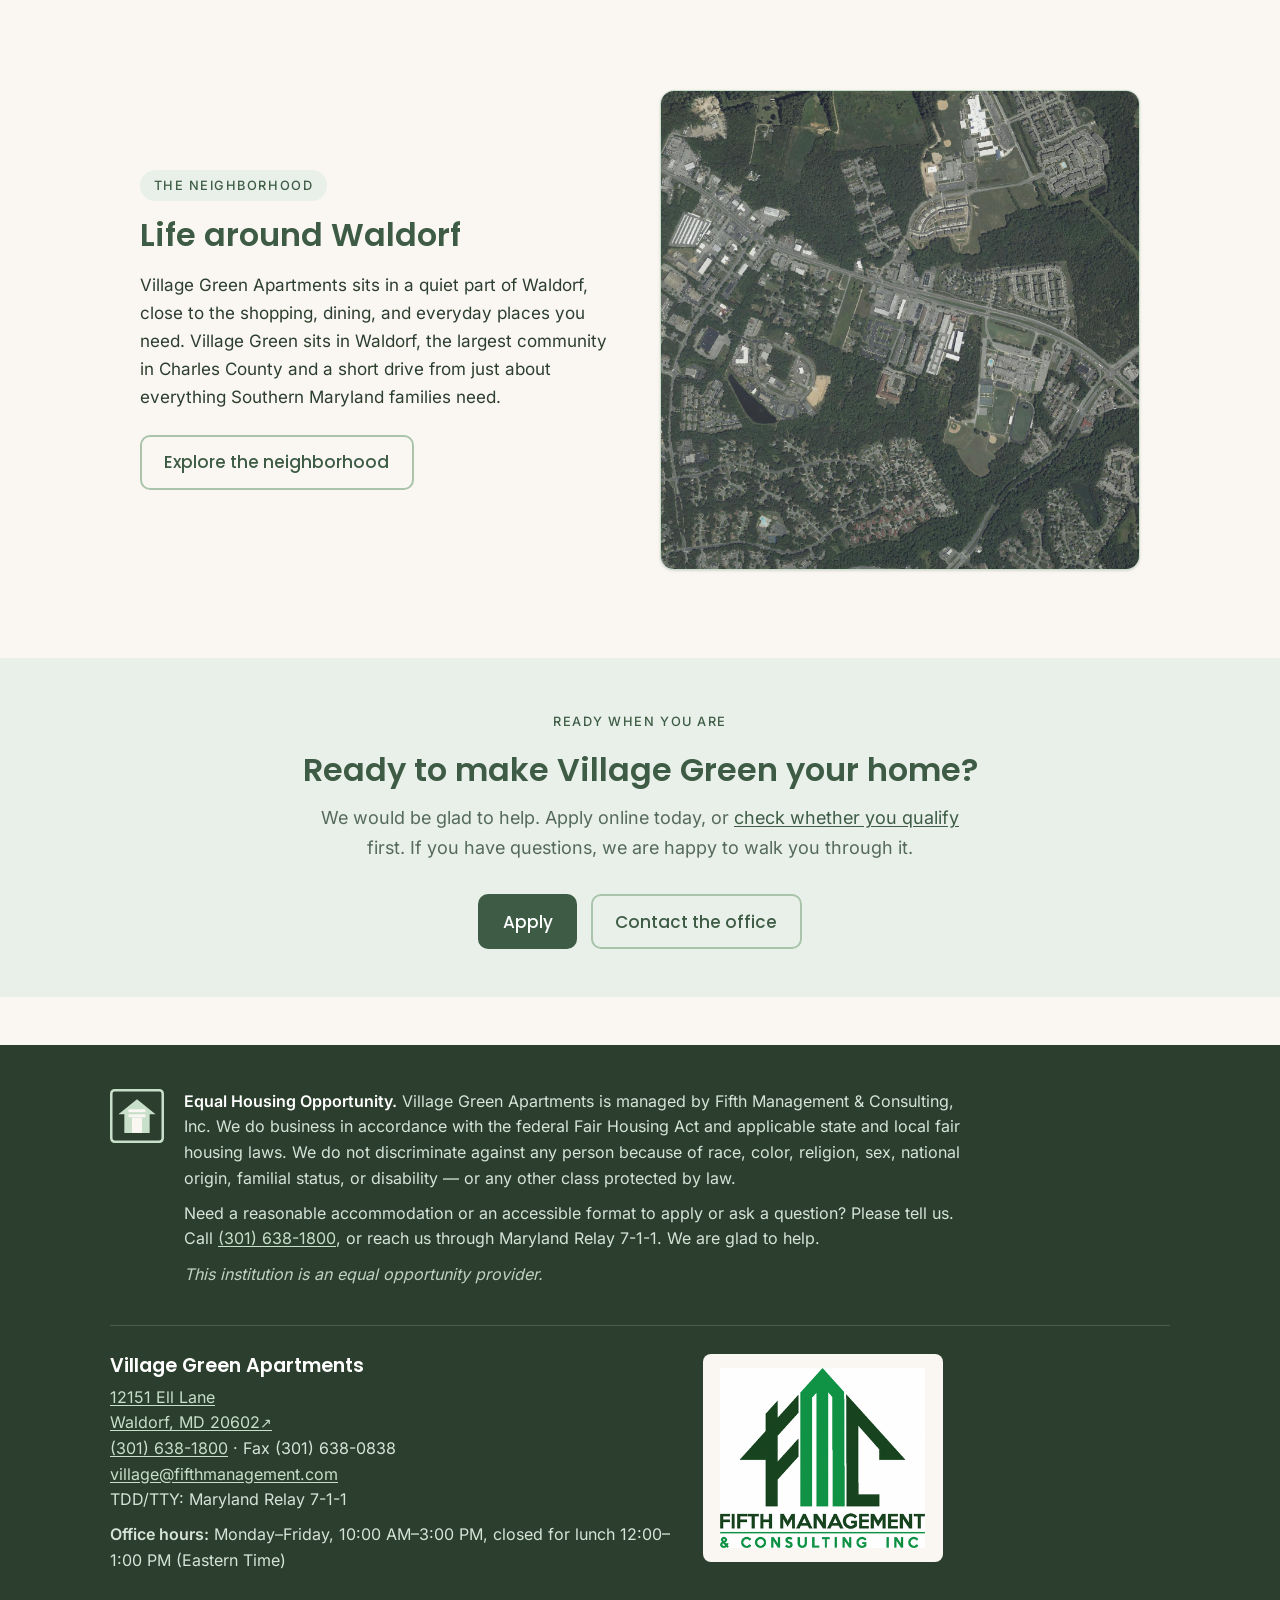
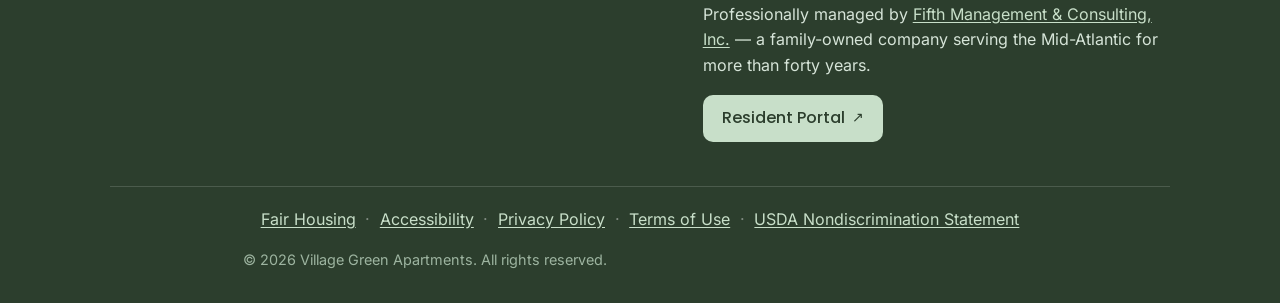
==== commit 8bb10610: "deploy: sweetbabylew/fmc-property-sites@ce35e2613d61b2215aa5adab13b97ebce091f085" ====
--- a/index.html
+++ b/index.html
@@ -194,7 +194,7 @@
       <div class="container">
         <div class="media-row">
           <figure class="media-row-photo">
-            <img src="/assets/img/vg-ext.jpg" alt="Two-story Village Green apartment homes with white trim" width="900" height="624" loading="lazy" />
+            <img src="/assets/img/living-room-1.jpg" alt="A carpeted living room at Village Green Apartments with a sliding glass door covered by closed vertical blinds" width="1200" height="1600" loading="lazy" />
           </figure>
           <div class="media-row-body">
             <p class="section-eyebrow"><span class="eyebrow-chip">Homes &amp; floor plans</span></p>
@@ -287,6 +287,7 @@
             <a href="tel:+13016381800">(301) 638-1800</a> &middot; Fax (301) 638-0838<br />
             <a href="mailto:village@fifthmanagement.com">village@fifthmanagement.com</a><br />TDD/TTY: Maryland Relay 7-1-1
           </address>
+          
           <p class="footer-hours"><strong>Office hours:</strong> Monday–Friday, 10:00 AM–3:00 PM, closed for lunch 12:00–1:00 PM (Eastern Time)</p>
         </div>
 
--- a/assets/css/styles.css
+++ b/assets/css/styles.css
@@ -1127,6 +1127,7 @@
 .fmc-badge img { display: block; width: 100%; height: auto; }
 .site-footer address { font-style: normal; }
 .footer-hours { margin: .6rem 0 0; }
+.footer-office { margin: .6rem 0 0; }
 /* Legal row centers, so a wrapped second line of links balances instead of
    stranding left. Copyright centers with it. */
 .footer-legal { padding: 1.25rem 0 .5rem; display: flex; flex-wrap: wrap; justify-content: center; gap: .4rem .1rem; align-items: center; }
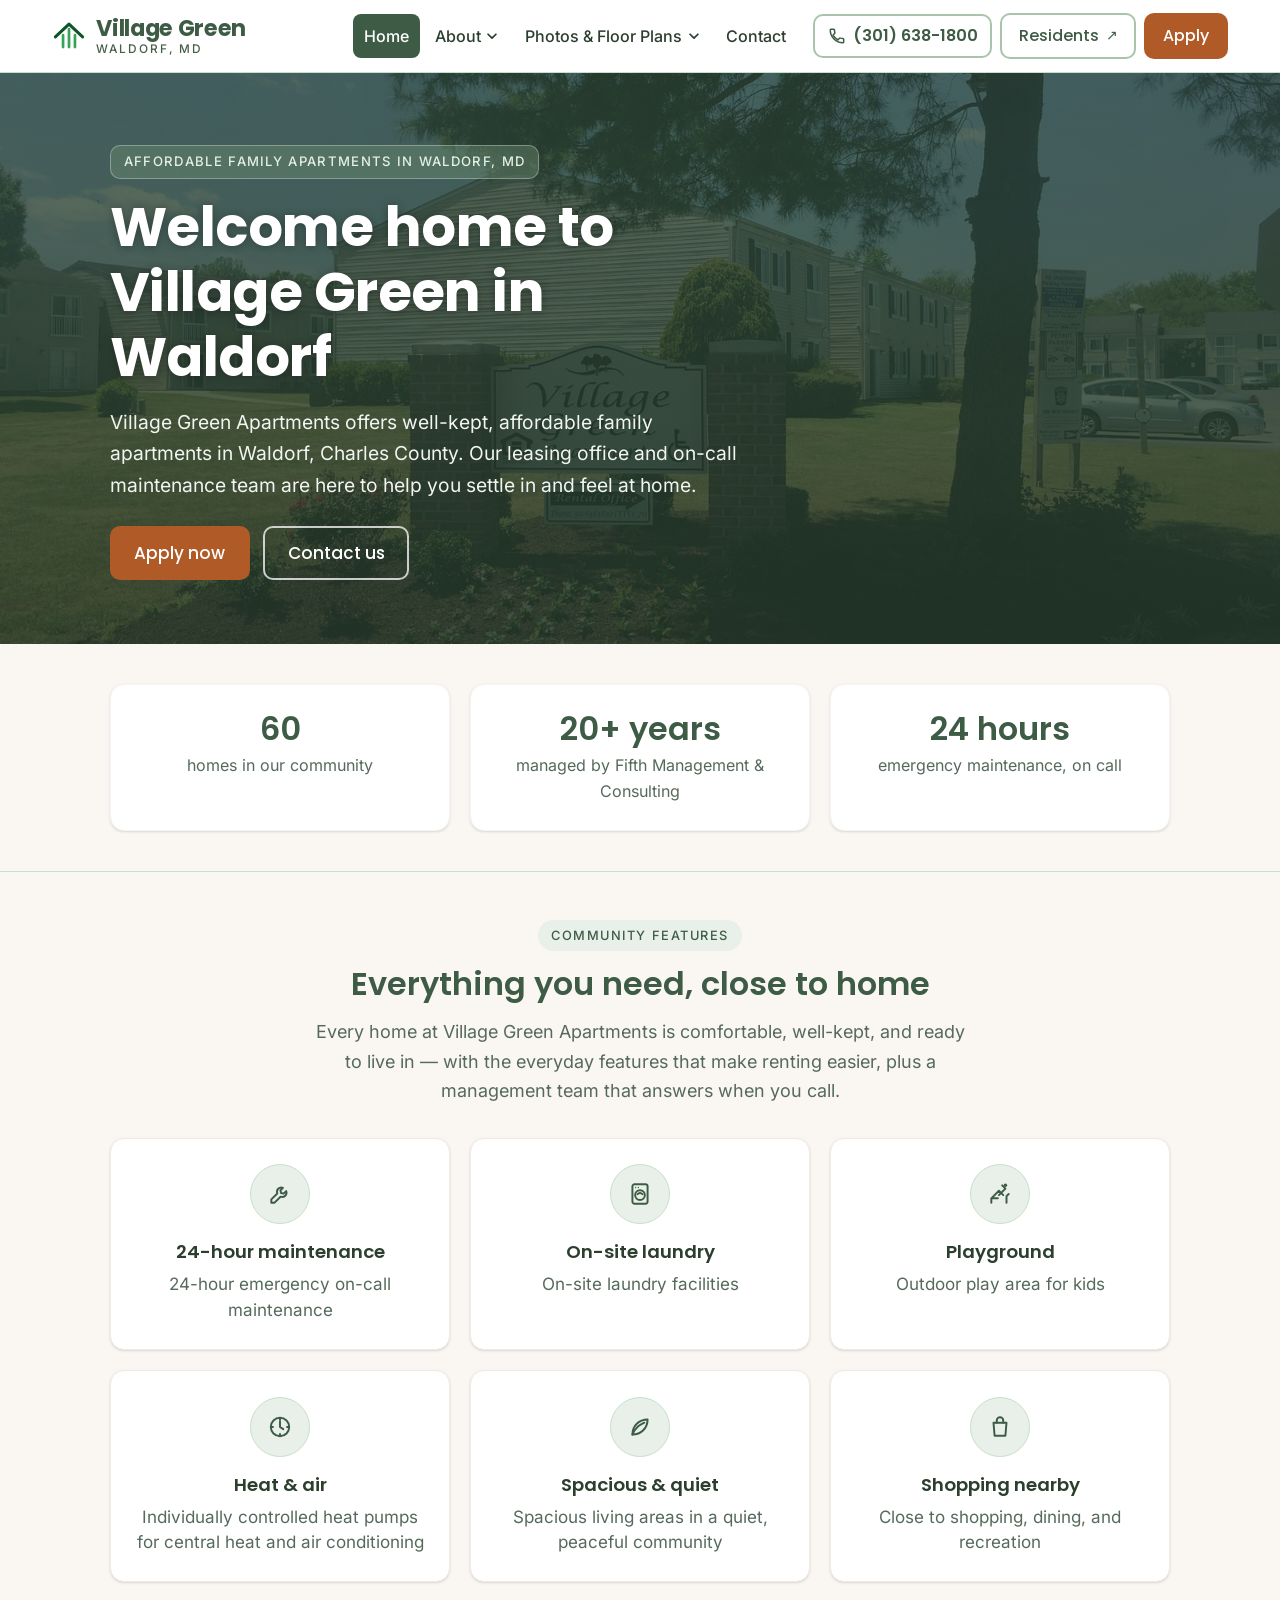
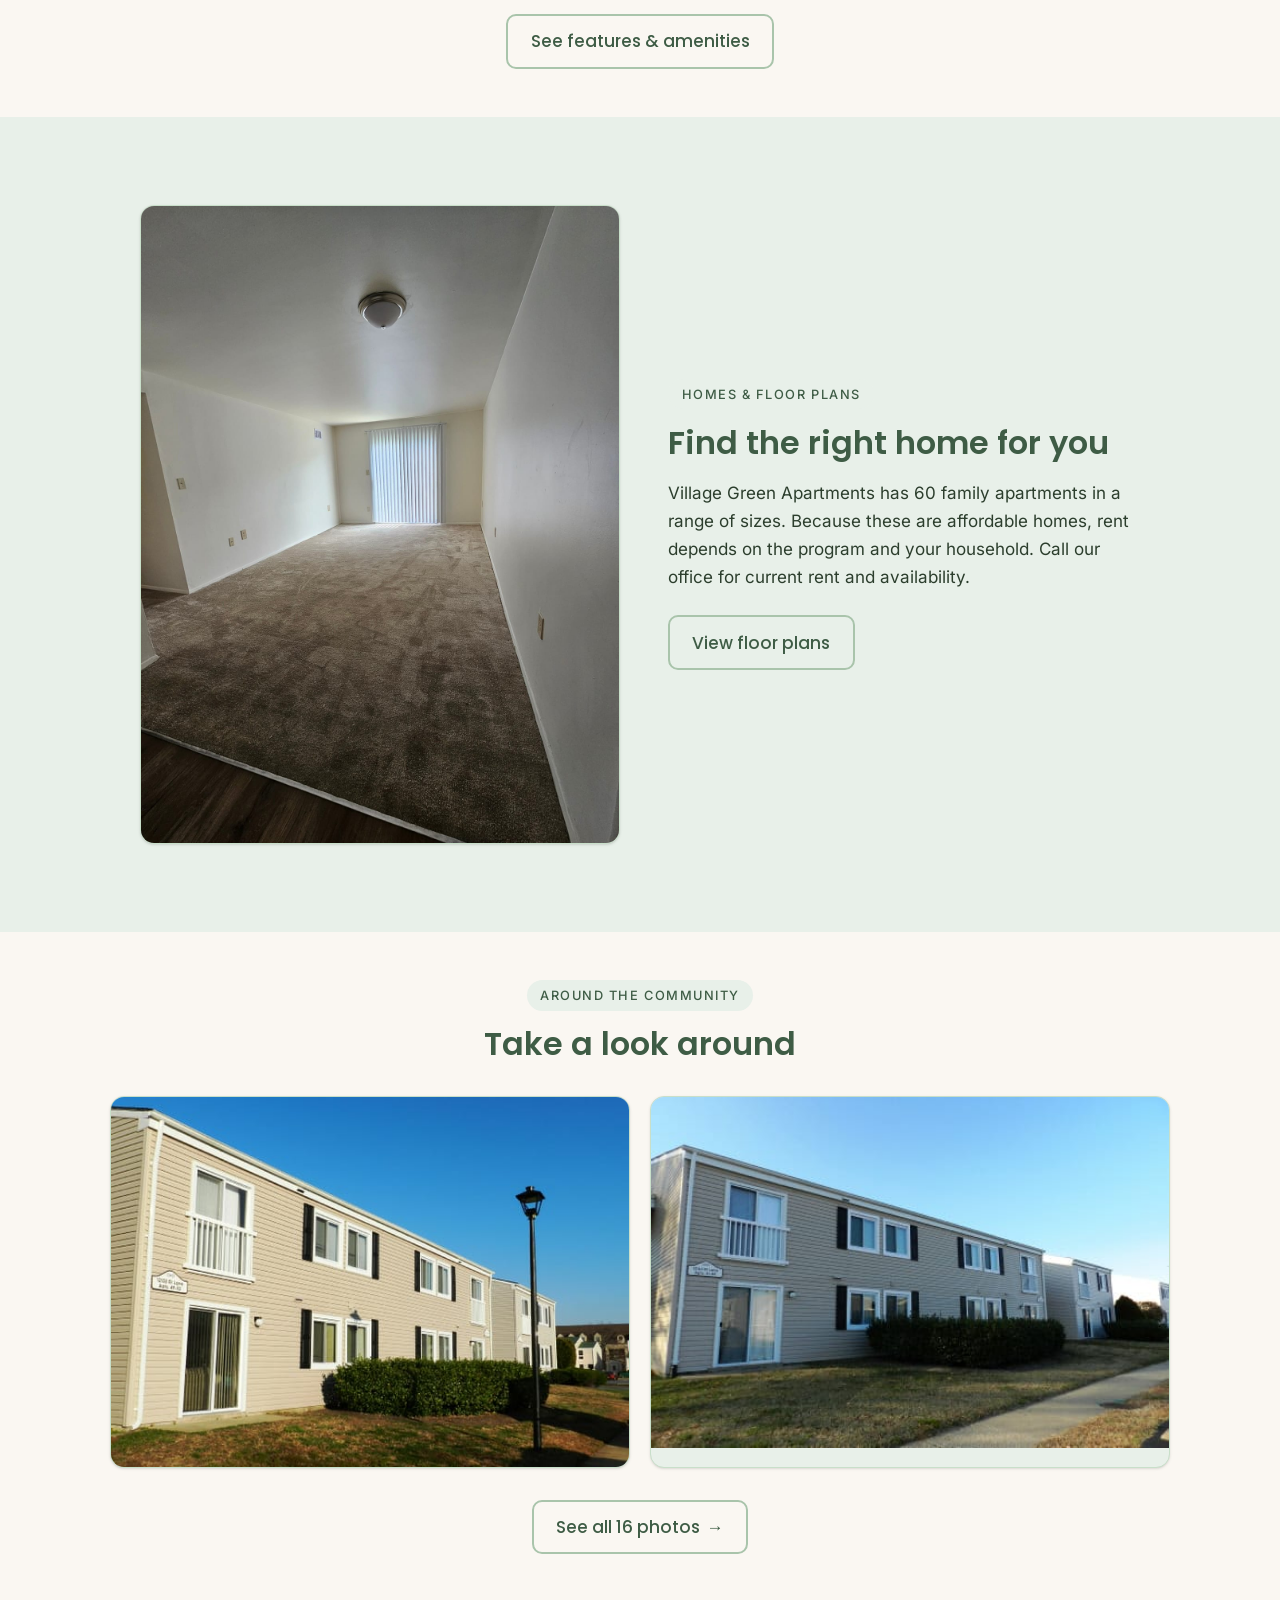
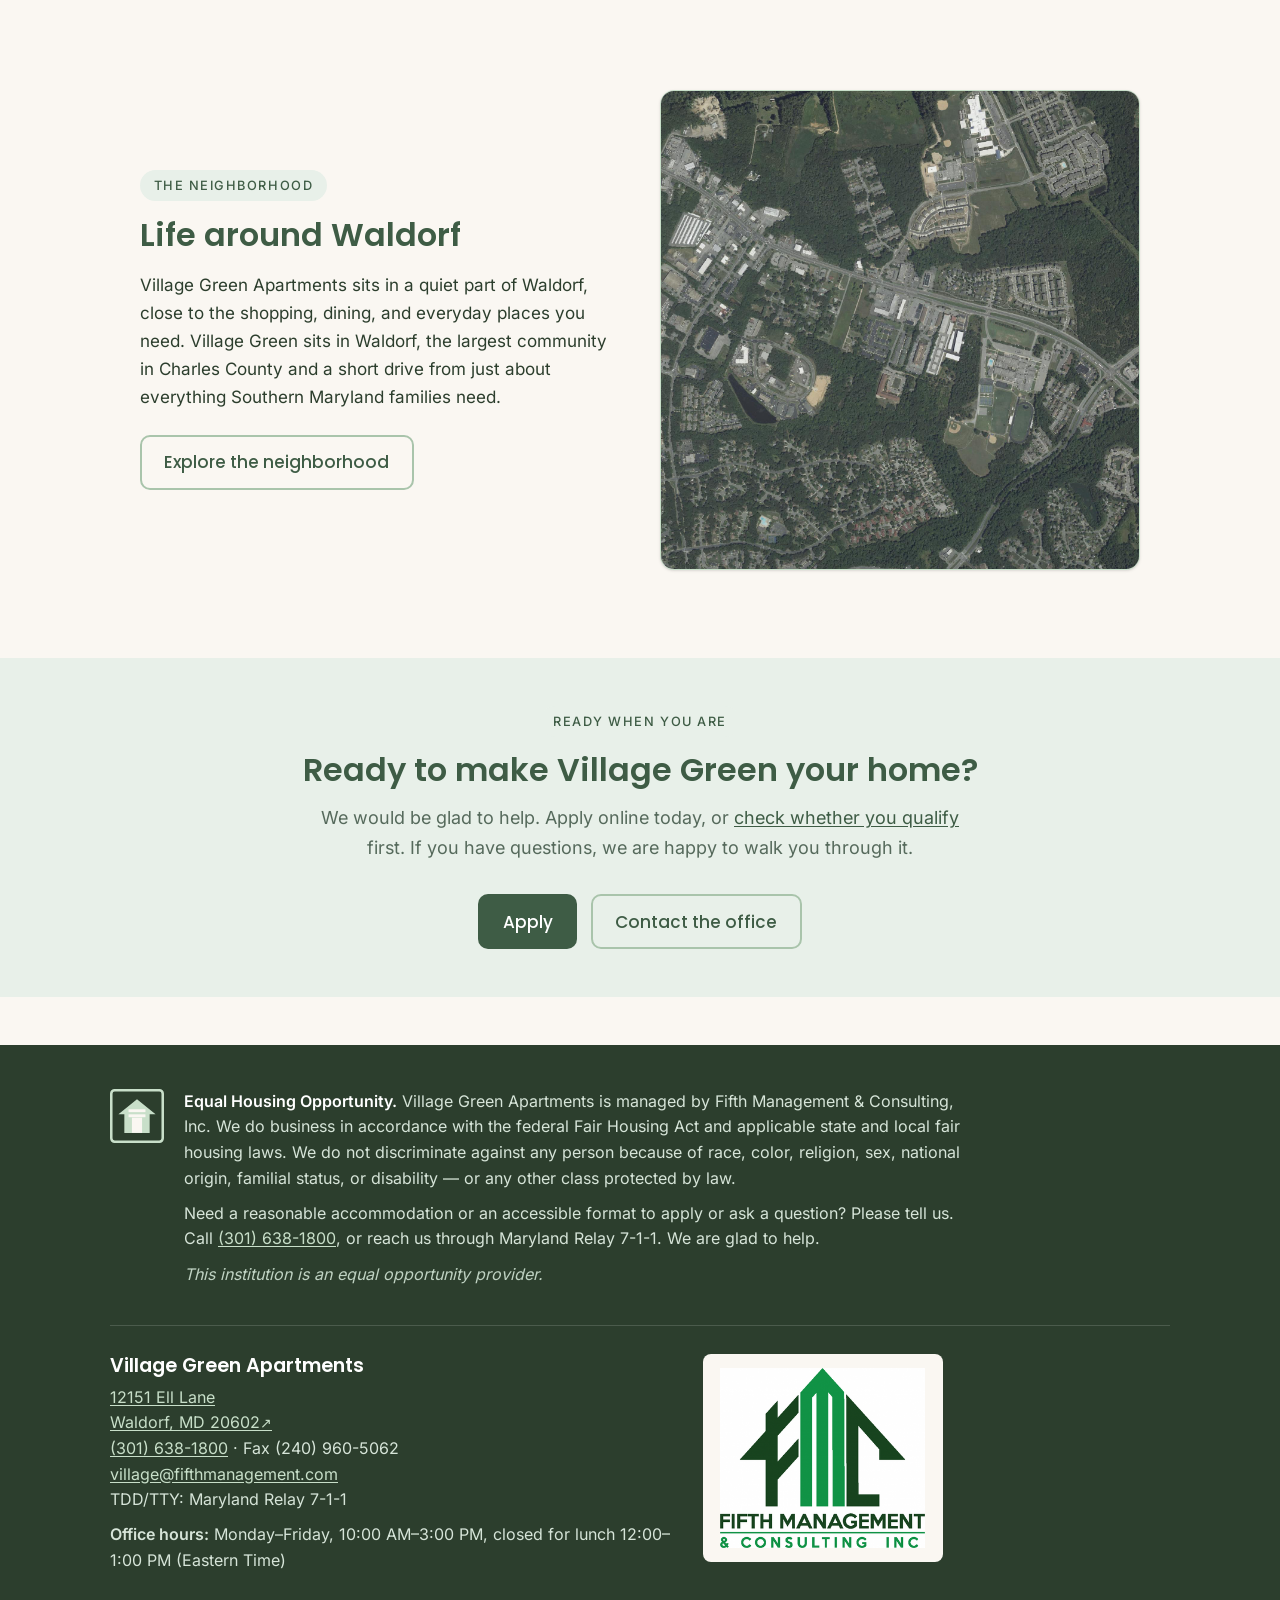
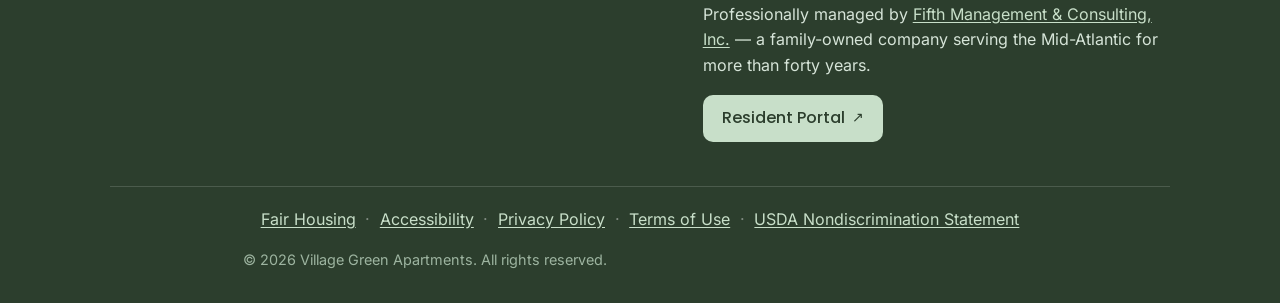
==== commit 18d1216b: "deploy: sweetbabylew/fmc-property-sites@fefa335818531f95222a78d549c8988bd9f2c873" ====
--- a/index.html
+++ b/index.html
@@ -26,7 +26,7 @@
     "description": "Affordable family apartments in Waldorf, Charles County, Maryland, professionally managed by Fifth Management & Consulting, Inc.",
     "url": "https://village-greenapts.com/",
     "telephone": "(301) 638-1800",
-    "faxNumber": "(301) 638-0838",
+    "faxNumber": "(240) 960-5062",
     "email": "village@fifthmanagement.com",
     "image": "https://village-greenapts.com/assets/img/hero.jpg",
     "numberOfAccommodationUnits": "60",
@@ -284,7 +284,7 @@
           <h2 class="footer-heading">Village Green Apartments</h2>
           <address>
             <a href="https://www.google.com/maps/search/?api=1&amp;query=Village%20Green%20Apartments%2C%2012151%20Ell%20Lane%2C%20Waldorf%2C%20MD%2020602" target="_blank" rel="noopener noreferrer">12151 Ell Lane<br />Waldorf, MD 20602<span class="ext-mark" aria-hidden="true">&#8599;</span><span class="visually-hidden"> (opens Google Maps in a new tab)</span></a><br />
-            <a href="tel:+13016381800">(301) 638-1800</a> &middot; Fax (301) 638-0838<br />
+            <a href="tel:+13016381800">(301) 638-1800</a> &middot; Fax (240) 960-5062<br />
             <a href="mailto:village@fifthmanagement.com">village@fifthmanagement.com</a><br />TDD/TTY: Maryland Relay 7-1-1
           </address>
           
--- a/assets/css/styles.css
+++ b/assets/css/styles.css
@@ -801,6 +801,7 @@
   margin: 0;
 }
 .apply-card-title { margin: 0 0 .8rem; font-size: 1.5rem; }
+.apply-card-online { border-top: 5px solid var(--deep); }
 .apply-card-download { border-top: 5px solid var(--green); }
 .apply-card-upload { border-top: 5px solid var(--brick); }
 .apply-card-lead { margin: 0 0 1.2rem; }
@@ -1151,6 +1152,8 @@
 }
 .apply-online-form .app-section > h2 { margin: 0 0 1rem; font-size: 1.3rem; }
 .apply-online-form .app-section-certify { background: #edf3ea; }
+.apply-online-form .app-closing-notice { background: #edf3ea; border-color: rgba(47, 74, 50, .3); }
+.apply-online-form .app-closing-notice .app-note-plain { color: var(--ink); }
 .app-hint { color: var(--ink-soft); font-size: .95rem; margin: -.35rem 0 1.1rem; }
 .field-row { display: grid; grid-template-columns: 1fr 1fr; gap: 0 1rem; }
 .field-row-3 { display: grid; grid-template-columns: 1.4fr 1fr 1fr; gap: 0 1rem; }
@@ -1170,6 +1173,8 @@
 .app-subhead { margin: 1.4rem 0 .6rem; font-size: 1.05rem; }
 .app-note-plain { color: var(--ink-soft); font-size: .95rem; margin: 0 0 1.1rem; }
 .app-note-plain p { margin: 0 0 .5rem; }
+.app-panel { background: rgba(47, 74, 50, .06); border: 1px solid rgba(47, 74, 50, .18); border-radius: 10px; padding: 1rem 1.1rem .35rem; margin: .25rem 0 1.25rem; }
+.app-panel .app-note-plain { color: var(--ink); }
 .app-signature { border-top: 1px dashed var(--line-strong); margin-top: 1rem; padding-top: 1rem; }
 .money-input { display: flex; align-items: center; gap: .45rem; }
 .money-input .money-sign { font-weight: 700; color: var(--ink-soft); }
